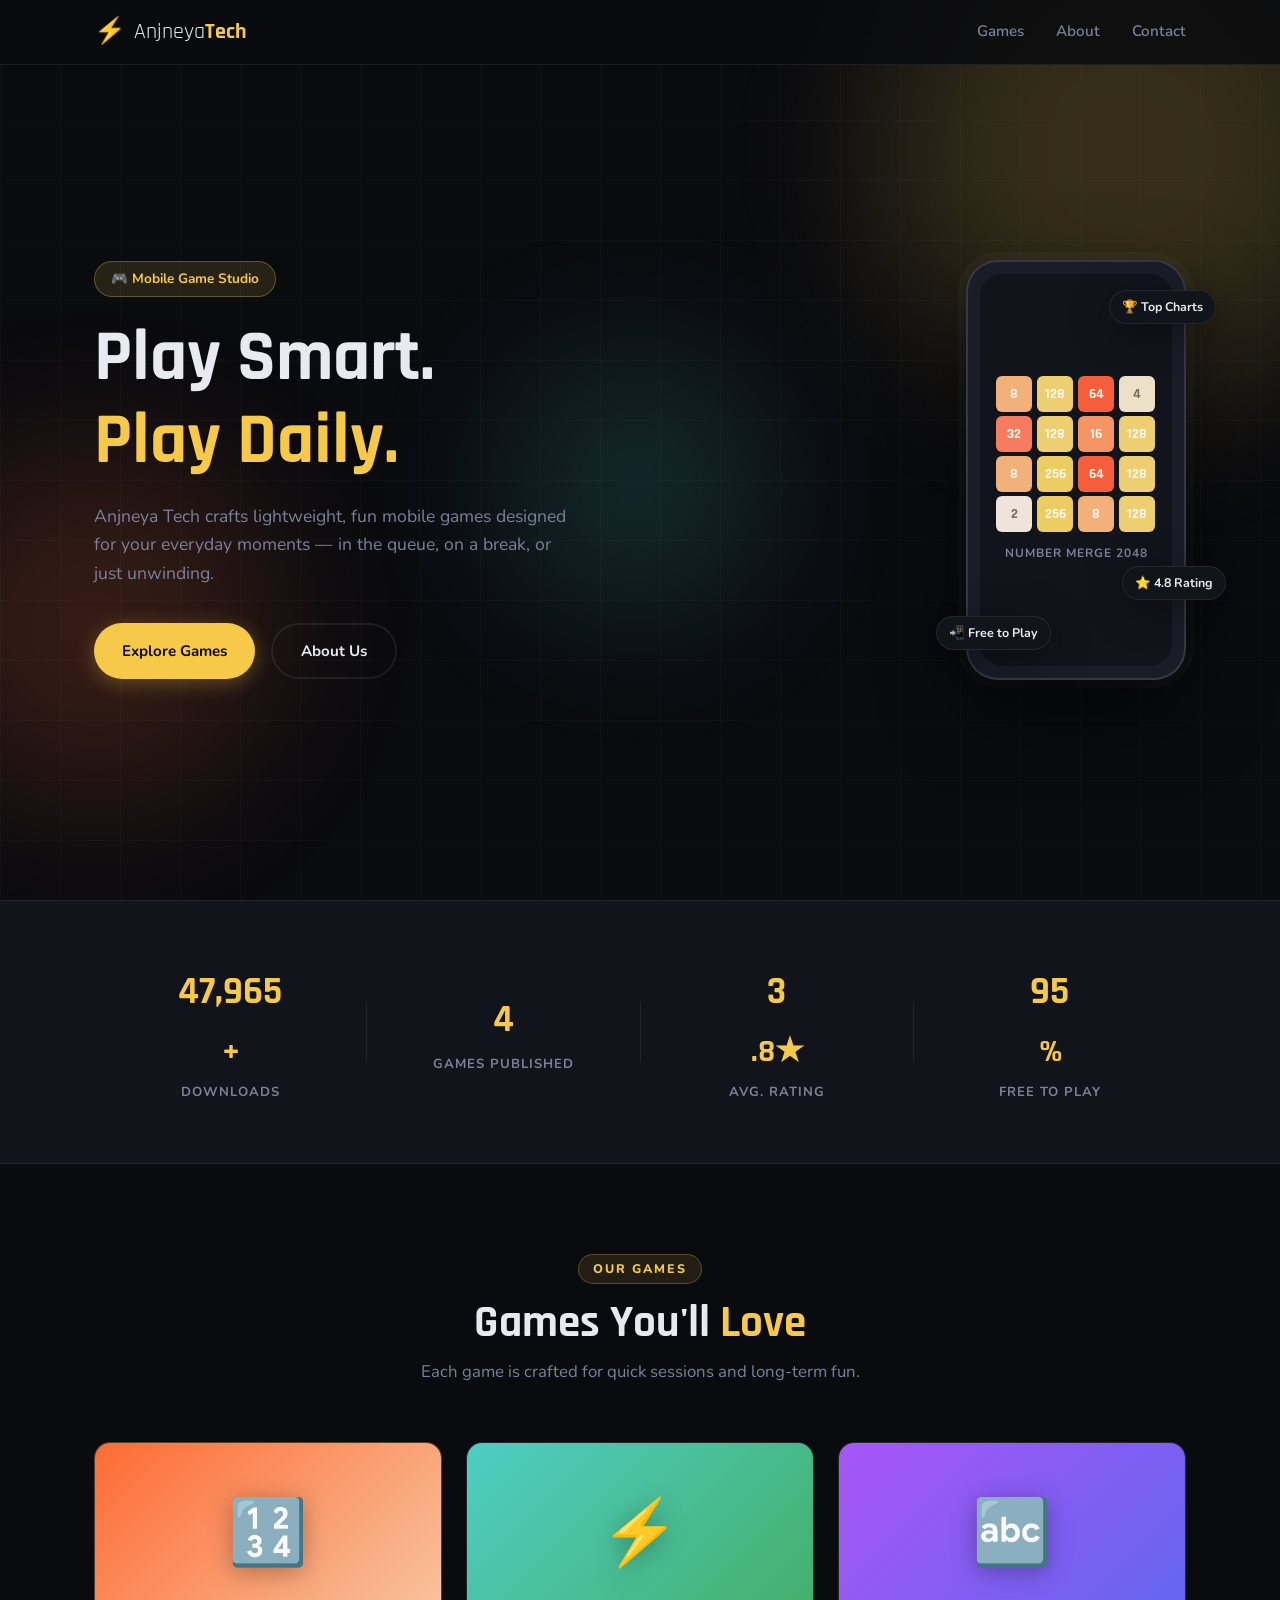
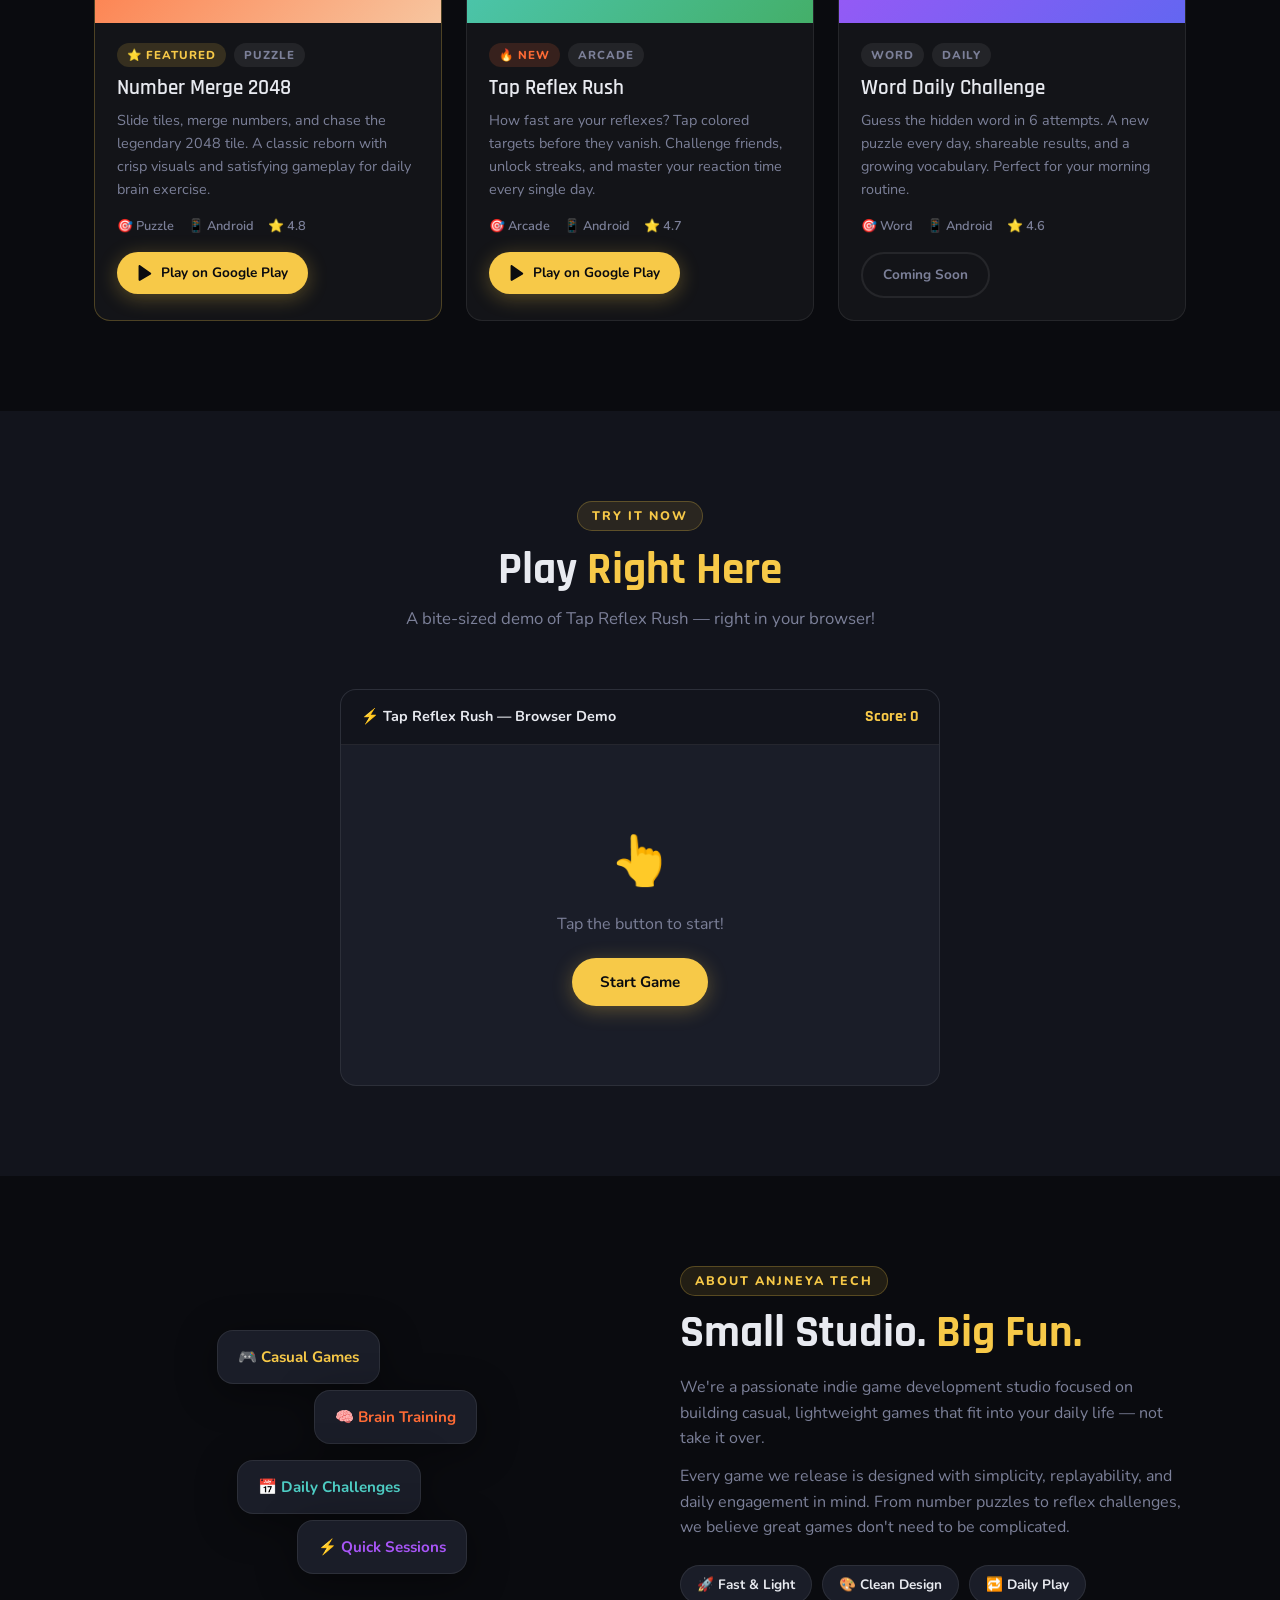
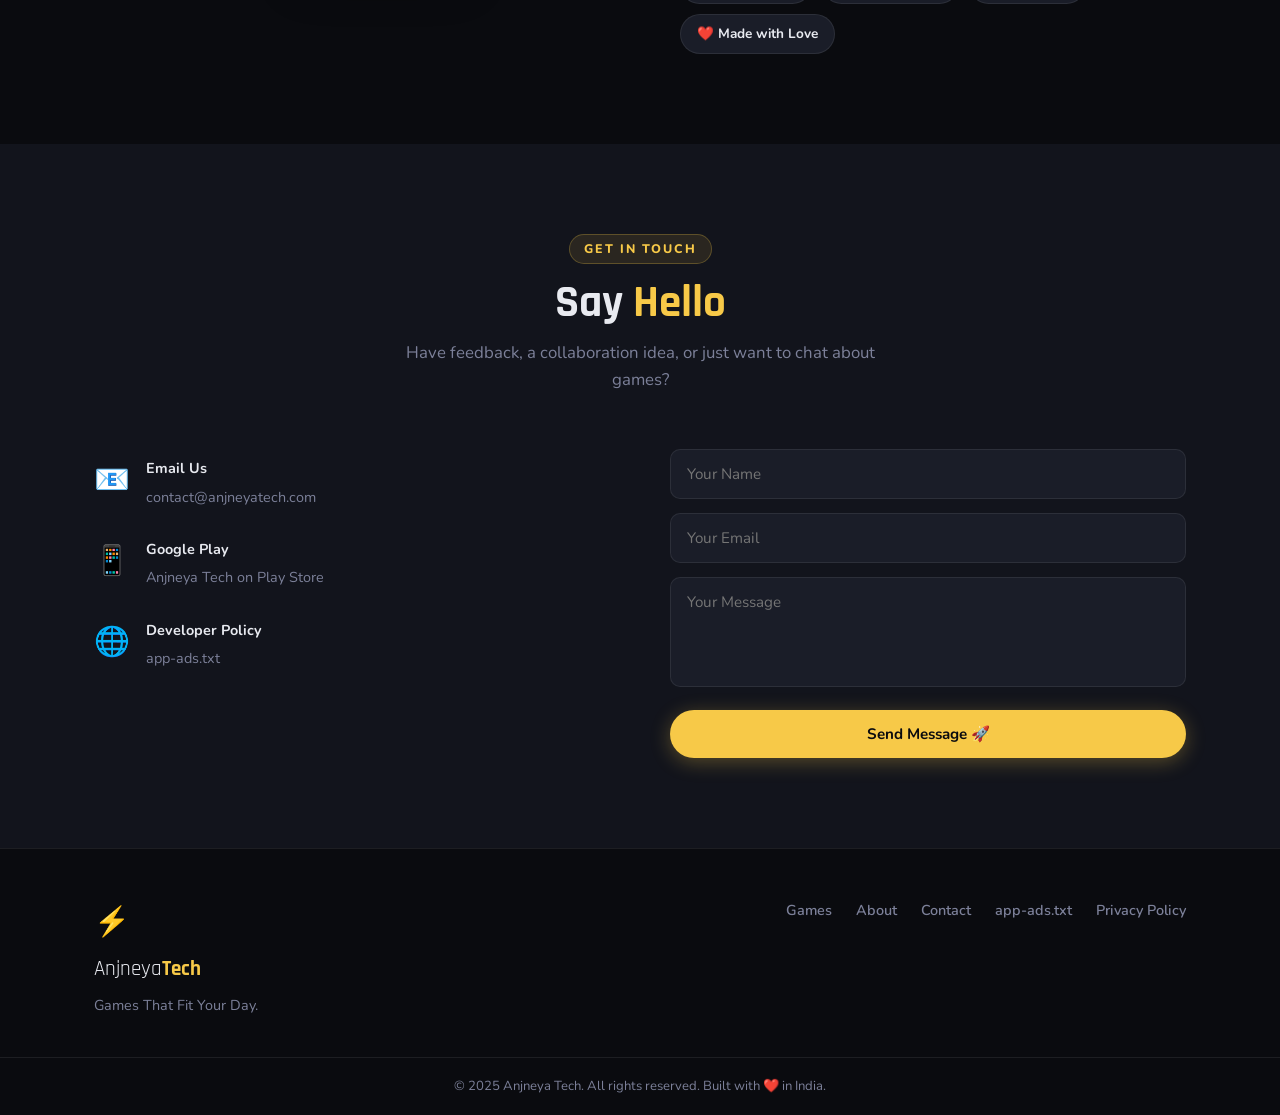
==== index.html @ bd12c28c "Initial commit: Anjneya Tech official website - Add main landing page with hero, games showcase, and" ====
<!DOCTYPE html>
<html lang="en">
<head>
  <meta charset="UTF-8" />
  <meta name="viewport" content="width=device-width, initial-scale=1.0" />
  <title>Anjneya Tech — Games That Fit Your Day</title>
  <meta name="description" content="Anjneya Tech develops fun, lightweight mobile games for everyday play. Discover our collection of casual and daily-use games." />
  <link rel="preconnect" href="https://fonts.googleapis.com" />
  <link rel="preconnect" href="https://fonts.gstatic.com" crossorigin />
  <link href="https://fonts.googleapis.com/css2?family=Rajdhani:wght@400;500;600;700&family=Nunito:wght@400;600;700;800&display=swap" rel="stylesheet" />
  <link rel="stylesheet" href="style.css" />
</head>
<body>

  <!-- NAV -->
  <nav class="nav" id="navbar">
    <div class="nav-inner">
      <a href="#" class="logo">
        <span class="logo-icon">⚡</span>
        <span class="logo-text">Anjneya<strong>Tech</strong></span>
      </a>
      <ul class="nav-links">
        <li><a href="#games">Games</a></li>
        <li><a href="#about">About</a></li>
        <li><a href="#contact">Contact</a></li>
      </ul>
      <button class="hamburger" id="hamburger" aria-label="Menu">
        <span></span><span></span><span></span>
      </button>
    </div>
    <div class="nav-mobile" id="navMobile">
      <a href="#games">Games</a>
      <a href="#about">About</a>
      <a href="#contact">Contact</a>
    </div>
  </nav>

  <!-- HERO -->
  <section class="hero">
    <div class="hero-bg">
      <div class="orb orb1"></div>
      <div class="orb orb2"></div>
      <div class="orb orb3"></div>
      <div class="grid-overlay"></div>
    </div>
    <div class="hero-content">
      <div class="badge">🎮 Mobile Game Studio</div>
      <h1 class="hero-title">
        Play Smart.<br />
        <span class="accent">Play Daily.</span>
      </h1>
      <p class="hero-sub">Anjneya Tech crafts lightweight, fun mobile games designed for your everyday moments — in the queue, on a break, or just unwinding.</p>
      <div class="hero-cta">
        <a href="#games" class="btn btn-primary">Explore Games</a>
        <a href="#about" class="btn btn-ghost">About Us</a>
      </div>
    </div>
    <div class="hero-visual">
      <div class="phone-mockup">
        <div class="phone-screen">
          <div class="game-preview">
            <div class="pixel-grid" id="pixelGrid"></div>
            <div class="game-label">Number Merge 2048</div>
          </div>
        </div>
      </div>
      <div class="float-badge f1">🏆 Top Charts</div>
      <div class="float-badge f2">⭐ 4.8 Rating</div>
      <div class="float-badge f3">📲 Free to Play</div>
    </div>
  </section>

  <!-- STATS -->
  <section class="stats">
    <div class="container">
      <div class="stat-item">
        <span class="stat-num" data-target="50000">0</span><span class="stat-plus">+</span>
        <span class="stat-label">Downloads</span>
      </div>
      <div class="stat-divider"></div>
      <div class="stat-item">
        <span class="stat-num" data-target="5">0</span>
        <span class="stat-label">Games Published</span>
      </div>
      <div class="stat-divider"></div>
      <div class="stat-item">
        <span class="stat-num" data-target="4">0</span><span class="stat-plus">.8★</span>
        <span class="stat-label">Avg. Rating</span>
      </div>
      <div class="stat-divider"></div>
      <div class="stat-item">
        <span class="stat-num" data-target="100">0</span><span class="stat-plus">%</span>
        <span class="stat-label">Free to Play</span>
      </div>
    </div>
  </section>

  <!-- GAMES -->
  <section class="games-section" id="games">
    <div class="container">
      <div class="section-header">
        <span class="section-tag">Our Games</span>
        <h2>Games You'll <span class="accent">Love</span></h2>
        <p>Each game is crafted for quick sessions and long-term fun.</p>
      </div>

      <div class="games-grid">

        <!-- Game 1 -->
        <div class="game-card featured">
          <div class="card-glow"></div>
          <div class="game-thumb" style="background: linear-gradient(135deg, #ff6b35, #f7c59f);">
            <div class="game-icon-big">🔢</div>
          </div>
          <div class="card-body">
            <div class="card-tags">
              <span class="tag tag-new">⭐ Featured</span>
              <span class="tag">Puzzle</span>
            </div>
            <h3>Number Merge 2048</h3>
            <p>Slide tiles, merge numbers, and chase the legendary 2048 tile. A classic reborn with crisp visuals and satisfying gameplay for daily brain exercise.</p>
            <div class="card-meta">
              <span>🎯 Puzzle</span>
              <span>📱 Android</span>
              <span>⭐ 4.8</span>
            </div>
            <div class="card-actions">
              <a href="#" class="btn btn-primary btn-sm">
                <svg width="16" height="16" viewBox="0 0 24 24" fill="currentColor"><path d="M3.18 23.76c.2.11.43.17.67.17.27 0 .54-.07.78-.22l15.94-9.39c.45-.27.73-.75.73-1.27 0-.52-.28-1-.73-1.27L4.63.39C4.17.12 3.59.1 3.11.36 2.63.62 2.33 1.13 2.33 1.68v20.47c0 .55.3 1.06.85 1.61z"/></svg>
                Play on Google Play
              </a>
            </div>
          </div>
        </div>

        <!-- Game 2 — Tap Reflex -->
        <div class="game-card">
          <div class="card-glow"></div>
          <div class="game-thumb" style="background: linear-gradient(135deg, #4ecdc4, #44af69);">
            <div class="game-icon-big">⚡</div>
          </div>
          <div class="card-body">
            <div class="card-tags">
              <span class="tag tag-hot">🔥 New</span>
              <span class="tag">Arcade</span>
            </div>
            <h3>Tap Reflex Rush</h3>
            <p>How fast are your reflexes? Tap colored targets before they vanish. Challenge friends, unlock streaks, and master your reaction time every single day.</p>
            <div class="card-meta">
              <span>🎯 Arcade</span>
              <span>📱 Android</span>
              <span>⭐ 4.7</span>
            </div>
            <div class="card-actions">
              <a href="#" class="btn btn-primary btn-sm">
                <svg width="16" height="16" viewBox="0 0 24 24" fill="currentColor"><path d="M3.18 23.76c.2.11.43.17.67.17.27 0 .54-.07.78-.22l15.94-9.39c.45-.27.73-.75.73-1.27 0-.52-.28-1-.73-1.27L4.63.39C4.17.12 3.59.1 3.11.36 2.63.62 2.33 1.13 2.33 1.68v20.47c0 .55.3 1.06.85 1.61z"/></svg>
                Play on Google Play
              </a>
            </div>
          </div>
        </div>

        <!-- Game 3 — Word Daily -->
        <div class="game-card">
          <div class="card-glow"></div>
          <div class="game-thumb" style="background: linear-gradient(135deg, #a855f7, #6366f1);">
            <div class="game-icon-big">🔤</div>
          </div>
          <div class="card-body">
            <div class="card-tags">
              <span class="tag">Word</span>
              <span class="tag">Daily</span>
            </div>
            <h3>Word Daily Challenge</h3>
            <p>Guess the hidden word in 6 attempts. A new puzzle every day, shareable results, and a growing vocabulary. Perfect for your morning routine.</p>
            <div class="card-meta">
              <span>🎯 Word</span>
              <span>📱 Android</span>
              <span>⭐ 4.6</span>
            </div>
            <div class="card-actions">
              <a href="#" class="btn btn-outline btn-sm">Coming Soon</a>
            </div>
          </div>
        </div>

      </div>
    </div>
  </section>

  <!-- MINI GAME DEMO -->
  <section class="demo-section">
    <div class="container">
      <div class="section-header">
        <span class="section-tag">Try It Now</span>
        <h2>Play <span class="accent">Right Here</span></h2>
        <p>A bite-sized demo of Tap Reflex Rush — right in your browser!</p>
      </div>
      <div class="demo-wrapper">
        <div class="demo-card">
          <div class="demo-header">
            <span>⚡ Tap Reflex Rush — Browser Demo</span>
            <span id="demoScore" class="demo-score">Score: 0</span>
          </div>
          <div class="demo-arena" id="demoArena">
            <div class="demo-idle" id="demoIdle">
              <div class="demo-idle-icon">👆</div>
              <p>Tap the button to start!</p>
              <button class="btn btn-primary" id="startDemo">Start Game</button>
            </div>
            <div class="demo-playing" id="demoPlaying" style="display:none;">
              <div class="demo-timer-bar"><div id="timerBar"></div></div>
              <div class="demo-targets" id="targetsArea"></div>
              <div class="demo-combo" id="comboDisplay"></div>
            </div>
            <div class="demo-result" id="demoResult" style="display:none;">
              <div class="result-emoji" id="resultEmoji">🏆</div>
              <h3 id="resultText">Amazing!</h3>
              <p id="resultScore">You scored 0 points</p>
              <button class="btn btn-primary" id="restartDemo">Play Again</button>
            </div>
          </div>
        </div>
      </div>
    </div>
  </section>

  <!-- ABOUT -->
  <section class="about-section" id="about">
    <div class="container about-grid">
      <div class="about-visual">
        <div class="about-card-stack">
          <div class="acard acard1">🎮 Casual Games</div>
          <div class="acard acard2">🧠 Brain Training</div>
          <div class="acard acard3">📅 Daily Challenges</div>
          <div class="acard acard4">⚡ Quick Sessions</div>
        </div>
      </div>
      <div class="about-text">
        <span class="section-tag">About Anjneya Tech</span>
        <h2>Small Studio. <span class="accent">Big Fun.</span></h2>
        <p>We're a passionate indie game development studio focused on building casual, lightweight games that fit into your daily life — not take it over.</p>
        <p>Every game we release is designed with simplicity, replayability, and daily engagement in mind. From number puzzles to reflex challenges, we believe great games don't need to be complicated.</p>
        <div class="about-values">
          <div class="value-pill">🚀 Fast & Light</div>
          <div class="value-pill">🎨 Clean Design</div>
          <div class="value-pill">🔁 Daily Play</div>
          <div class="value-pill">❤️ Made with Love</div>
        </div>
      </div>
    </div>
  </section>

  <!-- CONTACT -->
  <section class="contact-section" id="contact">
    <div class="container">
      <div class="section-header">
        <span class="section-tag">Get In Touch</span>
        <h2>Say <span class="accent">Hello</span></h2>
        <p>Have feedback, a collaboration idea, or just want to chat about games?</p>
      </div>
      <div class="contact-grid">
        <div class="contact-info">
          <div class="contact-item">
            <span class="ci-icon">📧</span>
            <div>
              <strong>Email Us</strong>
              <a href="mailto:contact@anjneyatech.com">contact@anjneyatech.com</a>
            </div>
          </div>
          <div class="contact-item">
            <span class="ci-icon">📱</span>
            <div>
              <strong>Google Play</strong>
              <a href="https://play.google.com/store" target="_blank">Anjneya Tech on Play Store</a>
            </div>
          </div>
          <div class="contact-item">
            <span class="ci-icon">🌐</span>
            <div>
              <strong>Developer Policy</strong>
              <a href="/app-ads.txt">app-ads.txt</a>
            </div>
          </div>
        </div>
        <form class="contact-form" id="contactForm" onsubmit="handleForm(event)">
          <div class="form-group">
            <input type="text" placeholder="Your Name" required />
          </div>
          <div class="form-group">
            <input type="email" placeholder="Your Email" required />
          </div>
          <div class="form-group">
            <textarea rows="4" placeholder="Your Message" required></textarea>
          </div>
          <button type="submit" class="btn btn-primary btn-full">Send Message 🚀</button>
          <div class="form-success" id="formSuccess" style="display:none;">✅ Message sent! We'll get back to you soon.</div>
        </form>
      </div>
    </div>
  </section>

  <!-- FOOTER -->
  <footer class="footer">
    <div class="container footer-inner">
      <div class="footer-brand">
        <span class="logo-icon">⚡</span>
        <span class="logo-text">Anjneya<strong>Tech</strong></span>
        <p>Games That Fit Your Day.</p>
      </div>
      <div class="footer-links">
        <a href="#games">Games</a>
        <a href="#about">About</a>
        <a href="#contact">Contact</a>
        <a href="/app-ads.txt">app-ads.txt</a>
        <a href="privacy.html">Privacy Policy</a>
      </div>
    </div>
    <div class="footer-bottom">
      <p>© 2025 Anjneya Tech. All rights reserved. Built with ❤️ in India.</p>
    </div>
  </footer>

  <script src="main.js"></script>
</body>
</html>
---- style.css ----
/* ===========================
   ANJNEYA TECH — style.css
   =========================== */

:root {
  --bg: #0a0b0f;
  --bg2: #12141c;
  --bg3: #1a1d28;
  --accent: #f7c948;
  --accent2: #ff6b35;
  --accent3: #4ecdc4;
  --text: #e8eaf0;
  --text-muted: #7c8099;
  --border: rgba(255,255,255,0.08);
  --card-bg: rgba(255,255,255,0.04);
  --radius: 16px;
  --radius-sm: 10px;
  --shadow: 0 8px 40px rgba(0,0,0,0.4);
  --font-display: 'Rajdhani', sans-serif;
  --font-body: 'Nunito', sans-serif;
  --transition: 0.3s cubic-bezier(0.4, 0, 0.2, 1);
}

*, *::before, *::after { box-sizing: border-box; margin: 0; padding: 0; }

html { scroll-behavior: smooth; }

body {
  font-family: var(--font-body);
  background: var(--bg);
  color: var(--text);
  overflow-x: hidden;
  line-height: 1.6;
}

/* ─── TYPOGRAPHY ─── */
h1, h2, h3 { font-family: var(--font-display); line-height: 1.15; }
h1 { font-size: clamp(2.4rem, 6vw, 4.5rem); font-weight: 700; }
h2 { font-size: clamp(1.8rem, 4vw, 2.8rem); font-weight: 700; }
h3 { font-size: 1.3rem; font-weight: 600; }
.accent { color: var(--accent); }
a { color: var(--accent); text-decoration: none; }

/* ─── LAYOUT ─── */
.container { max-width: 1140px; margin: 0 auto; padding: 0 24px; }
section { padding: 90px 0; }

/* ─── BUTTONS ─── */
.btn {
  display: inline-flex; align-items: center; gap: 8px;
  padding: 14px 28px; border-radius: 50px; font-family: var(--font-body);
  font-weight: 700; font-size: 0.95rem; cursor: pointer;
  border: none; transition: var(--transition); text-decoration: none;
}
.btn-primary {
  background: var(--accent); color: #0a0b0f;
  box-shadow: 0 4px 20px rgba(247,201,72,0.3);
}
.btn-primary:hover { transform: translateY(-2px); box-shadow: 0 8px 30px rgba(247,201,72,0.5); }
.btn-ghost {
  background: transparent; color: var(--text);
  border: 2px solid var(--border);
}
.btn-ghost:hover { border-color: var(--accent); color: var(--accent); }
.btn-outline {
  background: transparent; color: var(--text-muted);
  border: 2px solid var(--border);
}
.btn-sm { padding: 10px 20px; font-size: 0.85rem; }
.btn-full { width: 100%; justify-content: center; }

/* ─── NAV ─── */
.nav {
  position: fixed; top: 0; left: 0; right: 0; z-index: 100;
  background: rgba(10,11,15,0.85); backdrop-filter: blur(20px);
  border-bottom: 1px solid var(--border);
  transition: var(--transition);
}
.nav.scrolled { background: rgba(10,11,15,0.98); }
.nav-inner {
  max-width: 1140px; margin: 0 auto; padding: 0 24px;
  height: 64px; display: flex; align-items: center; justify-content: space-between;
}
.logo { display: flex; align-items: center; gap: 8px; color: var(--text); font-family: var(--font-display); font-size: 1.4rem; }
.logo-icon { font-size: 1.6rem; }
.logo-text strong { color: var(--accent); }
.nav-links { list-style: none; display: flex; gap: 32px; }
.nav-links a { color: var(--text-muted); font-weight: 600; transition: var(--transition); font-size: 0.95rem; }
.nav-links a:hover { color: var(--accent); }
.hamburger { display: none; flex-direction: column; gap: 5px; background: none; border: none; cursor: pointer; padding: 4px; }
.hamburger span { display: block; width: 22px; height: 2px; background: var(--text); border-radius: 2px; transition: var(--transition); }
.nav-mobile { display: none; flex-direction: column; padding: 12px 24px 16px; border-top: 1px solid var(--border); gap: 4px; }
.nav-mobile a { color: var(--text-muted); font-weight: 600; padding: 8px 0; font-size: 1rem; border-bottom: 1px solid var(--border); }
.nav-mobile.open { display: flex; }

/* ─── HERO ─── */
.hero {
  min-height: 100vh; display: flex; align-items: center;
  padding: 100px 24px 60px;
  max-width: 1140px; margin: 0 auto;
  position: relative; gap: 60px;
}
.hero-bg {
  position: fixed; inset: 0; z-index: -1; overflow: hidden;
  pointer-events: none;
}
.orb {
  position: absolute; border-radius: 50%; filter: blur(80px); opacity: 0.18;
}
.orb1 { width: 500px; height: 500px; background: var(--accent); top: -100px; right: -100px; animation: drift 12s ease-in-out infinite; }
.orb2 { width: 350px; height: 350px; background: var(--accent2); bottom: 100px; left: -80px; animation: drift 16s ease-in-out infinite reverse; }
.orb3 { width: 250px; height: 250px; background: var(--accent3); top: 40%; left: 40%; animation: drift 10s ease-in-out infinite 2s; }
@keyframes drift {
  0%, 100% { transform: translate(0, 0) scale(1); }
  33% { transform: translate(30px, -20px) scale(1.05); }
  66% { transform: translate(-20px, 30px) scale(0.95); }
}
.grid-overlay {
  position: absolute; inset: 0;
  background-image:
    linear-gradient(rgba(255,255,255,0.02) 1px, transparent 1px),
    linear-gradient(90deg, rgba(255,255,255,0.02) 1px, transparent 1px);
  background-size: 60px 60px;
}
.hero-content { flex: 1; min-width: 0; }
.badge {
  display: inline-flex; align-items: center; gap: 8px;
  background: rgba(247,201,72,0.12); border: 1px solid rgba(247,201,72,0.3);
  color: var(--accent); padding: 6px 16px; border-radius: 50px;
  font-size: 0.85rem; font-weight: 700; margin-bottom: 20px;
  animation: fadeUp 0.6s ease both;
}
.hero-title { margin-bottom: 20px; animation: fadeUp 0.6s ease 0.1s both; }
.hero-sub { color: var(--text-muted); font-size: 1.1rem; max-width: 480px; margin-bottom: 36px; animation: fadeUp 0.6s ease 0.2s both; }
.hero-cta { display: flex; gap: 16px; flex-wrap: wrap; animation: fadeUp 0.6s ease 0.3s both; }
@keyframes fadeUp { from { opacity: 0; transform: translateY(24px); } to { opacity: 1; transform: translateY(0); } }

/* PHONE MOCKUP */
.hero-visual {
  flex-shrink: 0; position: relative;
  display: flex; justify-content: center; align-items: center;
  animation: fadeUp 0.6s ease 0.4s both;
}
.phone-mockup {
  width: 220px; height: 420px;
  background: var(--bg3); border-radius: 32px;
  border: 2px solid rgba(255,255,255,0.12);
  box-shadow: 0 30px 80px rgba(0,0,0,0.6), 0 0 0 8px rgba(255,255,255,0.03);
  overflow: hidden; position: relative;
}
.phone-screen {
  position: absolute; inset: 12px;
  background: var(--bg2); border-radius: 22px; overflow: hidden;
  display: flex; flex-direction: column; align-items: center; justify-content: center;
}
.game-preview { display: flex; flex-direction: column; align-items: center; gap: 12px; padding: 16px; }
.pixel-grid {
  display: grid; grid-template-columns: repeat(4, 1fr); gap: 4px; width: 160px;
}
.pixel-cell {
  width: 36px; height: 36px; border-radius: 6px;
  display: flex; align-items: center; justify-content: center;
  font-family: var(--font-display); font-weight: 700; font-size: 0.85rem;
  color: #fff; transition: var(--transition);
}
.game-label { font-size: 0.75rem; color: var(--text-muted); font-weight: 700; letter-spacing: 1px; text-transform: uppercase; }
.float-badge {
  position: absolute; background: var(--bg2); border: 1px solid var(--border);
  padding: 6px 12px; border-radius: 50px; font-size: 0.78rem; font-weight: 700;
  white-space: nowrap; box-shadow: var(--shadow);
}
.f1 { top: 30px; right: -30px; animation: floatB 3s ease-in-out infinite; }
.f2 { bottom: 80px; right: -40px; animation: floatB 3s ease-in-out infinite 1s; }
.f3 { bottom: 30px; left: -30px; animation: floatB 3s ease-in-out infinite 2s; }
@keyframes floatB { 0%,100% { transform: translateY(0); } 50% { transform: translateY(-8px); } }

/* ─── STATS ─── */
.stats {
  padding: 40px 0; background: var(--bg2); border-top: 1px solid var(--border); border-bottom: 1px solid var(--border);
}
.stats .container {
  display: flex; align-items: center; justify-content: center;
  gap: 0; flex-wrap: wrap;
}
.stat-item {
  flex: 1; min-width: 140px; text-align: center; padding: 20px 24px;
  display: flex; flex-direction: column; align-items: center; gap: 4px;
}
.stat-num {
  font-family: var(--font-display); font-size: 2.4rem; font-weight: 700; color: var(--accent);
}
.stat-plus { font-family: var(--font-display); font-size: 2rem; font-weight: 700; color: var(--accent); margin-left: 2px; }
.stat-label { font-size: 0.82rem; color: var(--text-muted); font-weight: 700; text-transform: uppercase; letter-spacing: 1px; }
.stat-divider { width: 1px; height: 60px; background: var(--border); flex-shrink: 0; }

/* ─── SECTION HEADER ─── */
.section-header { text-align: center; margin-bottom: 56px; }
.section-tag {
  display: inline-block; background: rgba(247,201,72,0.1); border: 1px solid rgba(247,201,72,0.25);
  color: var(--accent); padding: 4px 14px; border-radius: 50px; font-size: 0.78rem;
  font-weight: 800; letter-spacing: 2px; text-transform: uppercase; margin-bottom: 14px;
}
.section-header p { color: var(--text-muted); font-size: 1.05rem; max-width: 480px; margin: 10px auto 0; }

/* ─── GAMES ─── */
.games-section { background: var(--bg); }
.games-grid {
  display: grid; grid-template-columns: repeat(auto-fit, minmax(300px, 1fr)); gap: 24px;
}
.game-card {
  background: var(--card-bg); border: 1px solid var(--border);
  border-radius: var(--radius); overflow: hidden; position: relative;
  transition: var(--transition); cursor: default;
}
.game-card:hover { transform: translateY(-6px); border-color: rgba(247,201,72,0.3); }
.game-card.featured { border-color: rgba(247,201,72,0.25); }
.card-glow {
  position: absolute; top: 0; left: 50%; transform: translateX(-50%);
  width: 200px; height: 2px; background: linear-gradient(90deg, transparent, var(--accent), transparent);
  opacity: 0; transition: var(--transition);
}
.game-card:hover .card-glow { opacity: 1; }
.game-thumb {
  height: 180px; display: flex; align-items: center; justify-content: center;
  font-size: 4rem; position: relative;
}
.game-icon-big { filter: drop-shadow(0 4px 12px rgba(0,0,0,0.3)); }
.card-body { padding: 20px 22px 22px; }
.card-tags { display: flex; gap: 8px; margin-bottom: 10px; flex-wrap: wrap; }
.tag {
  font-size: 0.72rem; font-weight: 800; padding: 3px 10px;
  border-radius: 50px; background: rgba(255,255,255,0.07); color: var(--text-muted);
  text-transform: uppercase; letter-spacing: 1px;
}
.tag-new { background: rgba(247,201,72,0.15); color: var(--accent); }
.tag-hot { background: rgba(255,107,53,0.15); color: var(--accent2); }
.card-body h3 { margin-bottom: 8px; }
.card-body p { color: var(--text-muted); font-size: 0.9rem; line-height: 1.6; margin-bottom: 14px; }
.card-meta {
  display: flex; gap: 14px; flex-wrap: wrap; margin-bottom: 16px;
  font-size: 0.8rem; color: var(--text-muted); font-weight: 600;
}
.card-actions { display: flex; gap: 10px; }

/* ─── DEMO ─── */
.demo-section { background: var(--bg2); }
.demo-wrapper { max-width: 600px; margin: 0 auto; }
.demo-card {
  background: var(--bg3); border: 1px solid var(--border); border-radius: var(--radius);
  overflow: hidden;
}
.demo-header {
  display: flex; justify-content: space-between; align-items: center;
  padding: 14px 20px; background: rgba(0,0,0,0.3); border-bottom: 1px solid var(--border);
  font-weight: 700; font-size: 0.9rem;
}
.demo-score { color: var(--accent); font-family: var(--font-display); font-size: 1rem; }
.demo-arena {
  min-height: 340px; display: flex; align-items: center; justify-content: center; padding: 24px;
}
.demo-idle { text-align: center; }
.demo-idle-icon { font-size: 3rem; margin-bottom: 12px; animation: floatB 2s ease-in-out infinite; }
.demo-idle p { color: var(--text-muted); margin-bottom: 20px; }
.demo-playing { width: 100%; }
.demo-timer-bar {
  width: 100%; height: 6px; background: rgba(255,255,255,0.1); border-radius: 3px; margin-bottom: 20px; overflow: hidden;
}
.demo-timer-bar > div {
  height: 100%; background: linear-gradient(90deg, var(--accent3), var(--accent));
  border-radius: 3px; transition: width 0.1s linear;
}
.demo-targets {
  display: flex; flex-wrap: wrap; gap: 14px; justify-content: center; min-height: 180px; align-content: center;
}
.target-btn {
  width: 68px; height: 68px; border-radius: 50%; border: none;
  font-size: 1.8rem; cursor: pointer; transition: 0.15s;
  box-shadow: 0 4px 16px rgba(0,0,0,0.3);
  animation: popIn 0.2s ease both;
}
.target-btn:hover { transform: scale(1.12); }
.target-btn:active { transform: scale(0.95); }
@keyframes popIn { from { transform: scale(0); opacity: 0; } to { transform: scale(1); opacity: 1; } }
.demo-combo {
  text-align: center; margin-top: 12px;
  font-family: var(--font-display); font-size: 1.3rem; font-weight: 700; color: var(--accent);
  min-height: 32px; transition: var(--transition);
}
.demo-result { text-align: center; }
.result-emoji { font-size: 3.5rem; margin-bottom: 10px; animation: popIn 0.4s ease; }
.demo-result h3 { font-size: 1.8rem; margin-bottom: 8px; }
.demo-result p { color: var(--text-muted); margin-bottom: 20px; }

/* ─── ABOUT ─── */
.about-section { background: var(--bg); }
.about-grid { display: grid; grid-template-columns: 1fr 1fr; gap: 80px; align-items: center; }
.about-visual { display: flex; align-items: center; justify-content: center; }
.about-card-stack { position: relative; width: 260px; height: 260px; }
.acard {
  position: absolute; background: var(--bg3); border: 1px solid var(--border);
  border-radius: var(--radius); padding: 14px 20px; font-weight: 700; font-size: 0.95rem;
  white-space: nowrap; box-shadow: var(--shadow);
}
.acard1 { top: 0; left: 0; color: var(--accent); animation: floatB 3s ease-in-out infinite; }
.acard2 { top: 60px; right: 0; color: var(--accent2); animation: floatB 3s ease-in-out infinite 0.8s; }
.acard3 { top: 130px; left: 20px; color: var(--accent3); animation: floatB 3s ease-in-out infinite 1.6s; }
.acard4 { top: 190px; right: 10px; color: #a855f7; animation: floatB 3s ease-in-out infinite 2.4s; }
.about-text .section-tag { display: inline-block; margin-bottom: 12px; }
.about-text h2 { margin-bottom: 16px; }
.about-text p { color: var(--text-muted); margin-bottom: 12px; }
.about-values { display: flex; flex-wrap: wrap; gap: 10px; margin-top: 24px; }
.value-pill {
  background: var(--bg3); border: 1px solid var(--border);
  padding: 8px 16px; border-radius: 50px; font-size: 0.85rem; font-weight: 700;
}

/* ─── CONTACT ─── */
.contact-section { background: var(--bg2); }
.contact-grid { display: grid; grid-template-columns: 1fr 1fr; gap: 60px; }
.contact-info { display: flex; flex-direction: column; gap: 28px; padding-top: 8px; }
.contact-item { display: flex; gap: 16px; align-items: flex-start; }
.ci-icon { font-size: 1.8rem; flex-shrink: 0; }
.contact-item strong { display: block; margin-bottom: 4px; font-size: 0.9rem; }
.contact-item a { color: var(--text-muted); font-size: 0.9rem; }
.contact-item a:hover { color: var(--accent); }
.contact-form { display: flex; flex-direction: column; gap: 14px; }
.form-group input, .form-group textarea {
  width: 100%; background: var(--bg3); border: 1px solid var(--border);
  color: var(--text); padding: 14px 16px; border-radius: var(--radius-sm);
  font-family: var(--font-body); font-size: 0.95rem; outline: none;
  transition: var(--transition); resize: none;
}
.form-group input:focus, .form-group textarea:focus { border-color: var(--accent); box-shadow: 0 0 0 3px rgba(247,201,72,0.1); }
.form-success {
  background: rgba(78,205,196,0.1); border: 1px solid rgba(78,205,196,0.3);
  color: var(--accent3); padding: 12px 16px; border-radius: var(--radius-sm); text-align: center; font-weight: 700;
}

/* ─── FOOTER ─── */
.footer { background: var(--bg); border-top: 1px solid var(--border); padding-top: 50px; }
.footer-inner {
  display: flex; flex-wrap: wrap; gap: 40px; justify-content: space-between; align-items: flex-start;
  padding-bottom: 40px;
}
.footer-brand { display: flex; flex-direction: column; gap: 8px; }
.footer-brand .logo-icon { font-size: 1.8rem; }
.footer-brand .logo-text { font-family: var(--font-display); font-size: 1.3rem; }
.footer-brand p { color: var(--text-muted); font-size: 0.9rem; }
.footer-links { display: flex; gap: 24px; flex-wrap: wrap; align-items: center; }
.footer-links a { color: var(--text-muted); font-size: 0.9rem; font-weight: 600; transition: var(--transition); }
.footer-links a:hover { color: var(--accent); }
.footer-bottom {
  border-top: 1px solid var(--border); padding: 18px 24px; text-align: center;
  color: var(--text-muted); font-size: 0.82rem;
}

/* ─── RESPONSIVE ─── */
@media (max-width: 768px) {
  .nav-links { display: none; }
  .hamburger { display: flex; }
  .hero { flex-direction: column; text-align: center; padding-top: 90px; gap: 40px; }
  .hero-sub { margin: 0 auto 32px; }
  .hero-cta { justify-content: center; }
  .hero-visual { width: 100%; }
  .about-grid { grid-template-columns: 1fr; gap: 40px; }
  .about-visual { display: none; }
  .contact-grid { grid-template-columns: 1fr; gap: 40px; }
  .stat-divider { display: none; }
  .stats .container { gap: 0; }
  .stat-item { min-width: 120px; }
  section { padding: 60px 0; }
  .float-badge { display: none; }
}
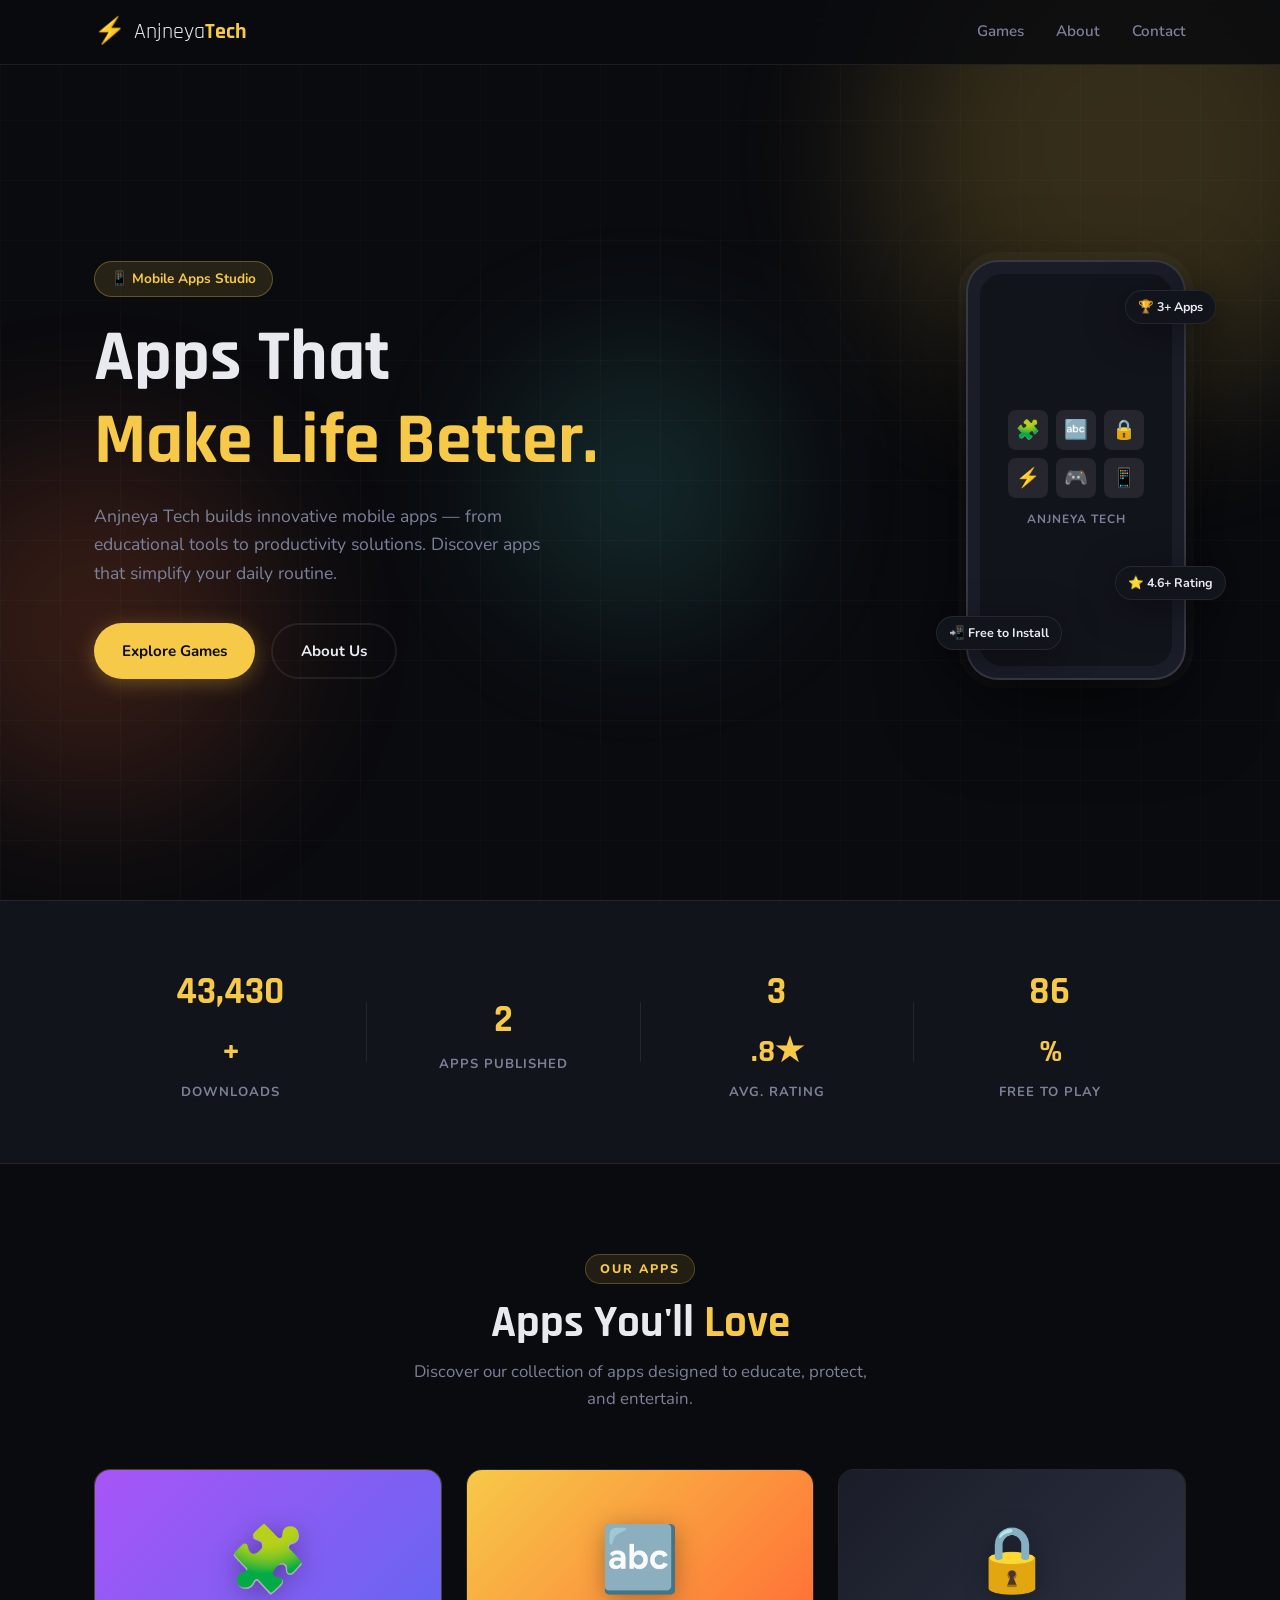
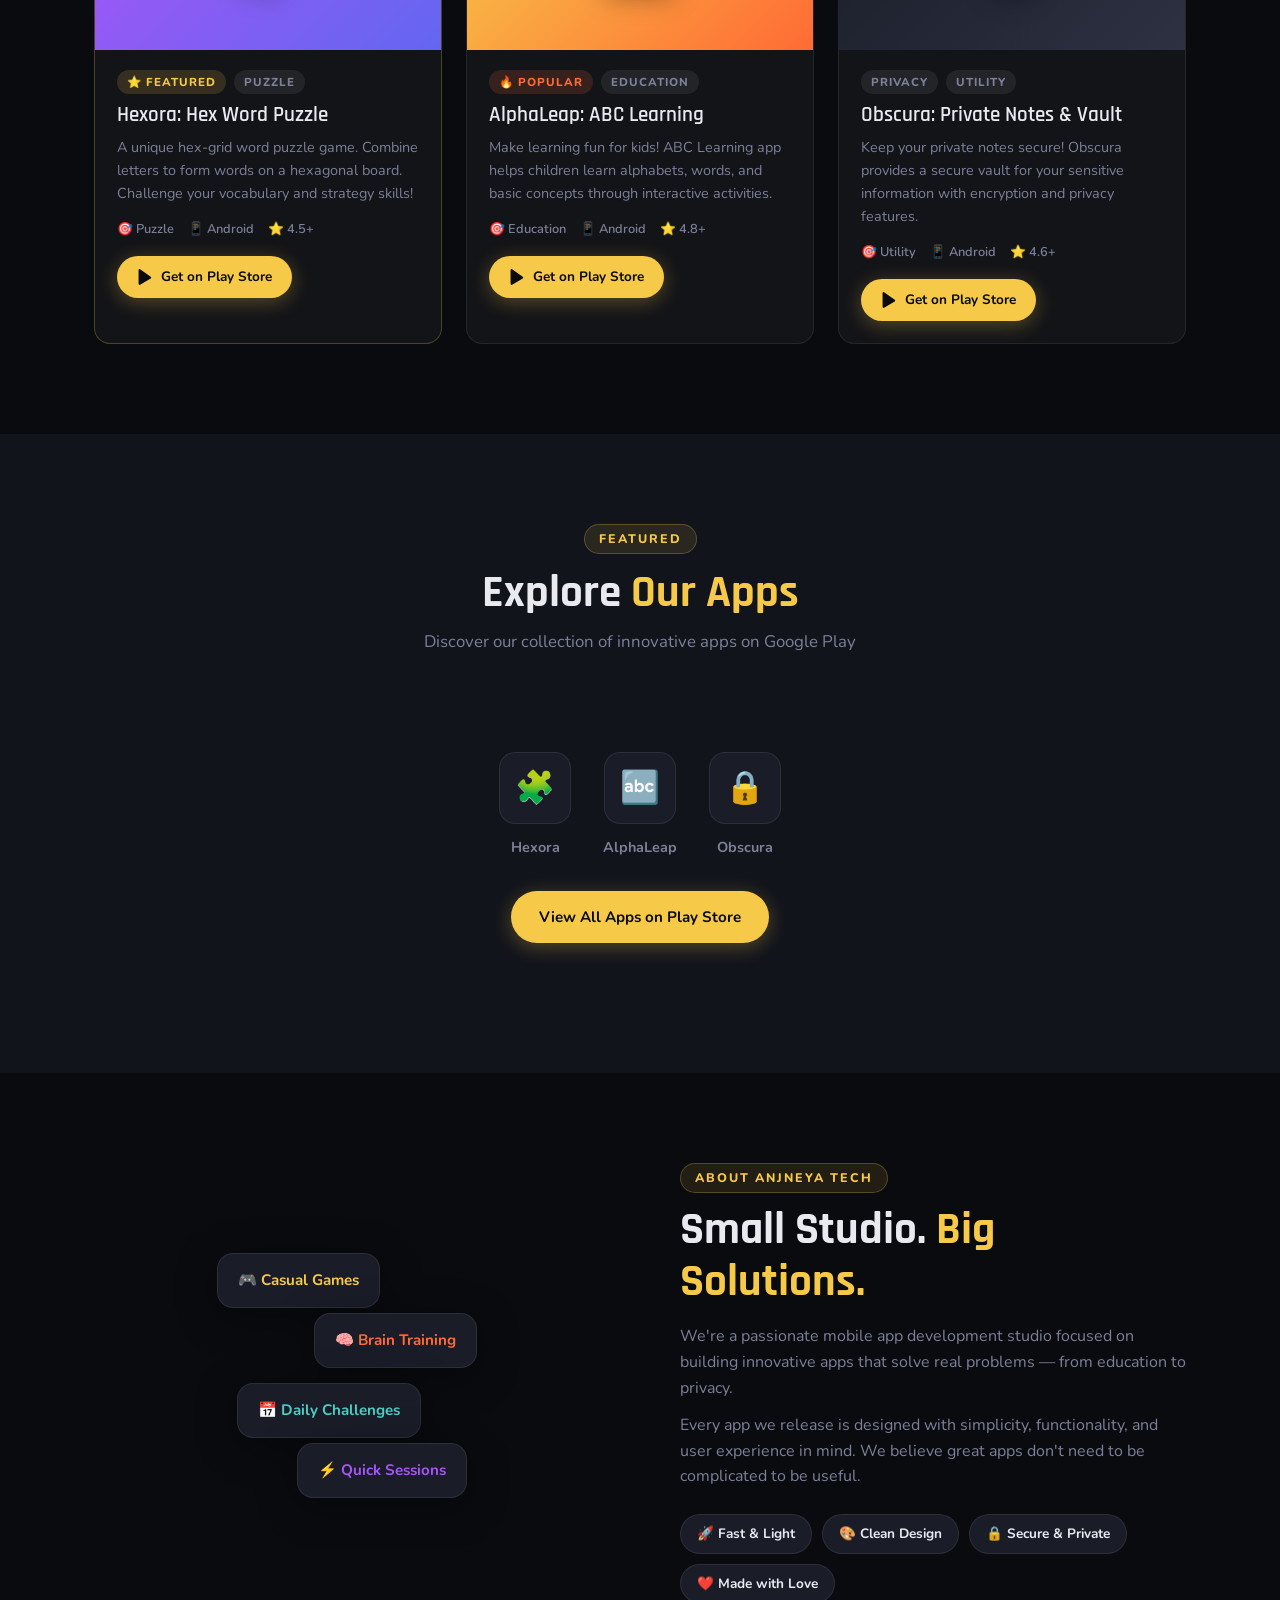
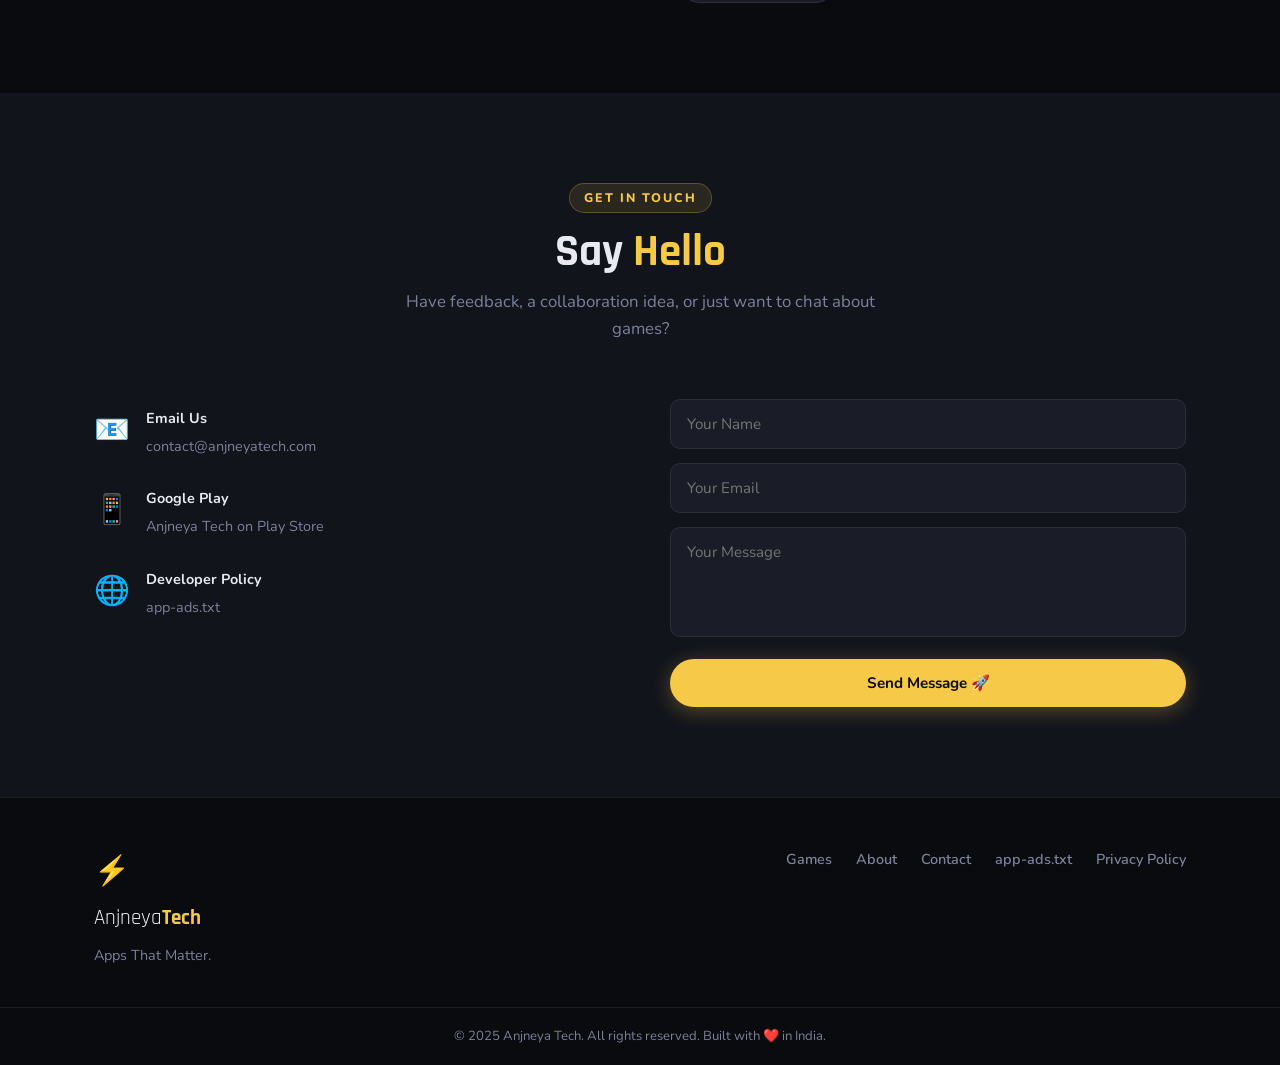
==== commit 45ed920b: "Update with real apps from Google Play - Add Hexora, AlphaLeap, and Obscura apps - Update hero, stat" ====
--- a/index.html
+++ b/index.html
@@ -44,12 +44,12 @@
       <div class="grid-overlay"></div>
     </div>
     <div class="hero-content">
-      <div class="badge">🎮 Mobile Game Studio</div>
+      <div class="badge">📱 Mobile Apps Studio</div>
       <h1 class="hero-title">
-        Play Smart.<br />
-        <span class="accent">Play Daily.</span>
+        Apps That<br />
+        <span class="accent">Make Life Better.</span>
       </h1>
-      <p class="hero-sub">Anjneya Tech crafts lightweight, fun mobile games designed for your everyday moments — in the queue, on a break, or just unwinding.</p>
+      <p class="hero-sub">Anjneya Tech builds innovative mobile apps — from educational tools to productivity solutions. Discover apps that simplify your daily routine.</p>
       <div class="hero-cta">
         <a href="#games" class="btn btn-primary">Explore Games</a>
         <a href="#about" class="btn btn-ghost">About Us</a>
@@ -59,14 +59,21 @@
       <div class="phone-mockup">
         <div class="phone-screen">
           <div class="game-preview">
-            <div class="pixel-grid" id="pixelGrid"></div>
-            <div class="game-label">Number Merge 2048</div>
-          </div>
-        </div>
-      </div>
-      <div class="float-badge f1">🏆 Top Charts</div>
-      <div class="float-badge f2">⭐ 4.8 Rating</div>
-      <div class="float-badge f3">📲 Free to Play</div>
+            <div class="app-grid-preview">
+              <span>🧩</span>
+              <span>🔤</span>
+              <span>🔒</span>
+              <span>⚡</span>
+              <span>🎮</span>
+              <span>📱</span>
+            </div>
+            <div class="game-label">Anjneya Tech</div>
+          </div>
+        </div>
+      </div>
+      <div class="float-badge f1">🏆 3+ Apps</div>
+      <div class="float-badge f2">⭐ 4.6+ Rating</div>
+      <div class="float-badge f3">📲 Free to Install</div>
     </div>
   </section>
 
@@ -79,8 +86,8 @@
       </div>
       <div class="stat-divider"></div>
       <div class="stat-item">
-        <span class="stat-num" data-target="5">0</span>
-        <span class="stat-label">Games Published</span>
+        <span class="stat-num" data-target="3">0</span>
+        <span class="stat-label">Apps Published</span>
       </div>
       <div class="stat-divider"></div>
       <div class="stat-item">
@@ -99,127 +106,123 @@
   <section class="games-section" id="games">
     <div class="container">
       <div class="section-header">
-        <span class="section-tag">Our Games</span>
-        <h2>Games You'll <span class="accent">Love</span></h2>
-        <p>Each game is crafted for quick sessions and long-term fun.</p>
+        <span class="section-tag">Our Apps</span>
+        <h2>Apps You'll <span class="accent">Love</span></h2>
+        <p>Discover our collection of apps designed to educate, protect, and entertain.</p>
       </div>
 
       <div class="games-grid">
 
-        <!-- Game 1 -->
+        <!-- App 1: Hexora -->
         <div class="game-card featured">
           <div class="card-glow"></div>
-          <div class="game-thumb" style="background: linear-gradient(135deg, #ff6b35, #f7c59f);">
-            <div class="game-icon-big">🔢</div>
+          <div class="game-thumb" style="background: linear-gradient(135deg, #a855f7, #6366f1);">
+            <div class="game-icon-big">🧩</div>
           </div>
           <div class="card-body">
             <div class="card-tags">
               <span class="tag tag-new">⭐ Featured</span>
               <span class="tag">Puzzle</span>
             </div>
-            <h3>Number Merge 2048</h3>
-            <p>Slide tiles, merge numbers, and chase the legendary 2048 tile. A classic reborn with crisp visuals and satisfying gameplay for daily brain exercise.</p>
+            <h3>Hexora: Hex Word Puzzle</h3>
+            <p>A unique hex-grid word puzzle game. Combine letters to form words on a hexagonal board. Challenge your vocabulary and strategy skills!</p>
             <div class="card-meta">
               <span>🎯 Puzzle</span>
               <span>📱 Android</span>
-              <span>⭐ 4.8</span>
+              <span>⭐ 4.5+</span>
             </div>
             <div class="card-actions">
-              <a href="#" class="btn btn-primary btn-sm">
+              <a href="https://play.google.com/store/apps/details?id=com.hexora.ajtech" target="_blank" class="btn btn-primary btn-sm">
                 <svg width="16" height="16" viewBox="0 0 24 24" fill="currentColor"><path d="M3.18 23.76c.2.11.43.17.67.17.27 0 .54-.07.78-.22l15.94-9.39c.45-.27.73-.75.73-1.27 0-.52-.28-1-.73-1.27L4.63.39C4.17.12 3.59.1 3.11.36 2.63.62 2.33 1.13 2.33 1.68v20.47c0 .55.3 1.06.85 1.61z"/></svg>
-                Play on Google Play
+                Get on Play Store
               </a>
             </div>
           </div>
         </div>
 
-        <!-- Game 2 — Tap Reflex -->
+        <!-- App 2: AlphaLeap -->
         <div class="game-card">
           <div class="card-glow"></div>
-          <div class="game-thumb" style="background: linear-gradient(135deg, #4ecdc4, #44af69);">
-            <div class="game-icon-big">⚡</div>
+          <div class="game-thumb" style="background: linear-gradient(135deg, #f7c948, #ff6b35);">
+            <div class="game-icon-big">🔤</div>
           </div>
           <div class="card-body">
             <div class="card-tags">
-              <span class="tag tag-hot">🔥 New</span>
-              <span class="tag">Arcade</span>
-            </div>
-            <h3>Tap Reflex Rush</h3>
-            <p>How fast are your reflexes? Tap colored targets before they vanish. Challenge friends, unlock streaks, and master your reaction time every single day.</p>
+              <span class="tag tag-hot">🔥 Popular</span>
+              <span class="tag">Education</span>
+            </div>
+            <h3>AlphaLeap: ABC Learning</h3>
+            <p>Make learning fun for kids! ABC Learning app helps children learn alphabets, words, and basic concepts through interactive activities.</p>
             <div class="card-meta">
-              <span>🎯 Arcade</span>
+              <span>🎯 Education</span>
               <span>📱 Android</span>
-              <span>⭐ 4.7</span>
+              <span>⭐ 4.8+</span>
             </div>
             <div class="card-actions">
-              <a href="#" class="btn btn-primary btn-sm">
+              <a href="https://play.google.com/store/apps/details?id=com.alphaleap.app" target="_blank" class="btn btn-primary btn-sm">
                 <svg width="16" height="16" viewBox="0 0 24 24" fill="currentColor"><path d="M3.18 23.76c.2.11.43.17.67.17.27 0 .54-.07.78-.22l15.94-9.39c.45-.27.73-.75.73-1.27 0-.52-.28-1-.73-1.27L4.63.39C4.17.12 3.59.1 3.11.36 2.63.62 2.33 1.13 2.33 1.68v20.47c0 .55.3 1.06.85 1.61z"/></svg>
-                Play on Google Play
+                Get on Play Store
               </a>
             </div>
           </div>
         </div>
 
-        <!-- Game 3 — Word Daily -->
+        <!-- App 3: Obscura -->
         <div class="game-card">
           <div class="card-glow"></div>
-          <div class="game-thumb" style="background: linear-gradient(135deg, #a855f7, #6366f1);">
-            <div class="game-icon-big">🔤</div>
+          <div class="game-thumb" style="background: linear-gradient(135deg, #1a1d28, #2d3142);">
+            <div class="game-icon-big">🔒</div>
           </div>
           <div class="card-body">
             <div class="card-tags">
-              <span class="tag">Word</span>
-              <span class="tag">Daily</span>
-            </div>
-            <h3>Word Daily Challenge</h3>
-            <p>Guess the hidden word in 6 attempts. A new puzzle every day, shareable results, and a growing vocabulary. Perfect for your morning routine.</p>
+              <span class="tag">Privacy</span>
+              <span class="tag">Utility</span>
+            </div>
+            <h3>Obscura: Private Notes & Vault</h3>
+            <p>Keep your private notes secure! Obscura provides a secure vault for your sensitive information with encryption and privacy features.</p>
             <div class="card-meta">
-              <span>🎯 Word</span>
+              <span>🎯 Utility</span>
               <span>📱 Android</span>
-              <span>⭐ 4.6</span>
+              <span>⭐ 4.6+</span>
             </div>
             <div class="card-actions">
-              <a href="#" class="btn btn-outline btn-sm">Coming Soon</a>
-            </div>
-          </div>
-        </div>
-
-      </div>
-    </div>
-  </section>
-
-  <!-- MINI GAME DEMO -->
+              <a href="https://play.google.com/store/apps/details?id=com.obscura.app" target="_blank" class="btn btn-primary btn-sm">
+                <svg width="16" height="16" viewBox="0 0 24 24" fill="currentColor"><path d="M3.18 23.76c.2.11.43.17.67.17.27 0 .54-.07.78-.22l15.94-9.39c.45-.27.73-.75.73-1.27 0-.52-.28-1-.73-1.27L4.63.39C4.17.12 3.59.1 3.11.36 2.63.62 2.33 1.13 2.33 1.68v20.47c0 .55.3 1.06.85 1.61z"/></svg>
+                Get on Play Store
+              </a>
+            </div>
+          </div>
+        </div>
+
+      </div>
+    </div>
+  </section>
+
+  <!-- SHOWCASE -->
   <section class="demo-section">
     <div class="container">
       <div class="section-header">
-        <span class="section-tag">Try It Now</span>
-        <h2>Play <span class="accent">Right Here</span></h2>
-        <p>A bite-sized demo of Tap Reflex Rush — right in your browser!</p>
+        <span class="section-tag">Featured</span>
+        <h2>Explore <span class="accent">Our Apps</span></h2>
+        <p>Discover our collection of innovative apps on Google Play</p>
       </div>
       <div class="demo-wrapper">
-        <div class="demo-card">
-          <div class="demo-header">
-            <span>⚡ Tap Reflex Rush — Browser Demo</span>
-            <span id="demoScore" class="demo-score">Score: 0</span>
-          </div>
-          <div class="demo-arena" id="demoArena">
-            <div class="demo-idle" id="demoIdle">
-              <div class="demo-idle-icon">👆</div>
-              <p>Tap the button to start!</p>
-              <button class="btn btn-primary" id="startDemo">Start Game</button>
-            </div>
-            <div class="demo-playing" id="demoPlaying" style="display:none;">
-              <div class="demo-timer-bar"><div id="timerBar"></div></div>
-              <div class="demo-targets" id="targetsArea"></div>
-              <div class="demo-combo" id="comboDisplay"></div>
-            </div>
-            <div class="demo-result" id="demoResult" style="display:none;">
-              <div class="result-emoji" id="resultEmoji">🏆</div>
-              <h3 id="resultText">Amazing!</h3>
-              <p id="resultScore">You scored 0 points</p>
-              <button class="btn btn-primary" id="restartDemo">Play Again</button>
-            </div>
-          </div>
+        <div class="app-showcase">
+          <div class="app-grid">
+            <div class="app-item">
+              <span class="app-icon">🧩</span>
+              <span class="app-name">Hexora</span>
+            </div>
+            <div class="app-item">
+              <span class="app-icon">🔤</span>
+              <span class="app-name">AlphaLeap</span>
+            </div>
+            <div class="app-item">
+              <span class="app-icon">🔒</span>
+              <span class="app-name">Obscura</span>
+            </div>
+          </div>
+          <a href="https://play.google.com/store/apps/developer?id=Anjneya+Tech" target="_blank" class="btn btn-primary">View All Apps on Play Store</a>
         </div>
       </div>
     </div>
@@ -238,13 +241,13 @@
       </div>
       <div class="about-text">
         <span class="section-tag">About Anjneya Tech</span>
-        <h2>Small Studio. <span class="accent">Big Fun.</span></h2>
-        <p>We're a passionate indie game development studio focused on building casual, lightweight games that fit into your daily life — not take it over.</p>
-        <p>Every game we release is designed with simplicity, replayability, and daily engagement in mind. From number puzzles to reflex challenges, we believe great games don't need to be complicated.</p>
+        <h2>Small Studio. <span class="accent">Big Solutions.</span></h2>
+        <p>We're a passionate mobile app development studio focused on building innovative apps that solve real problems — from education to privacy.</p>
+        <p>Every app we release is designed with simplicity, functionality, and user experience in mind. We believe great apps don't need to be complicated to be useful.</p>
         <div class="about-values">
           <div class="value-pill">🚀 Fast & Light</div>
           <div class="value-pill">🎨 Clean Design</div>
-          <div class="value-pill">🔁 Daily Play</div>
+          <div class="value-pill">🔒 Secure & Private</div>
           <div class="value-pill">❤️ Made with Love</div>
         </div>
       </div>
@@ -272,7 +275,7 @@
             <span class="ci-icon">📱</span>
             <div>
               <strong>Google Play</strong>
-              <a href="https://play.google.com/store" target="_blank">Anjneya Tech on Play Store</a>
+              <a href="https://play.google.com/store/apps/developer?id=Anjneya+Tech" target="_blank">Anjneya Tech on Play Store</a>
             </div>
           </div>
           <div class="contact-item">
@@ -306,7 +309,7 @@
       <div class="footer-brand">
         <span class="logo-icon">⚡</span>
         <span class="logo-text">Anjneya<strong>Tech</strong></span>
-        <p>Games That Fit Your Day.</p>
+        <p>Apps That Matter.</p>
       </div>
       <div class="footer-links">
         <a href="#games">Games</a>
--- a/style.css
+++ b/style.css
@@ -154,6 +154,16 @@
   display: flex; flex-direction: column; align-items: center; justify-content: center;
 }
 .game-preview { display: flex; flex-direction: column; align-items: center; gap: 12px; padding: 16px; }
+.app-grid-preview {
+  display: grid; grid-template-columns: repeat(3, 1fr); gap: 8px;
+}
+.app-grid-preview span {
+  width: 40px; height: 40px;
+  background: rgba(255,255,255,0.08);
+  border-radius: 8px;
+  display: flex; align-items: center; justify-content: center;
+  font-size: 1.2rem;
+}
 .pixel-grid {
   display: grid; grid-template-columns: repeat(4, 1fr); gap: 4px; width: 160px;
 }
@@ -352,6 +362,30 @@
 .footer-bottom {
   border-top: 1px solid var(--border); padding: 18px 24px; text-align: center;
   color: var(--text-muted); font-size: 0.82rem;
+}
+
+/* ─── APP SHOWCASE ─── */
+.app-showcase { text-align: center; padding: 40px 0; }
+.app-grid {
+  display: flex; justify-content: center; gap: 32px; margin-bottom: 32px; flex-wrap: wrap;
+}
+.app-item {
+  display: flex; flex-direction: column; align-items: center; gap: 12px;
+}
+.app-icon {
+  width: 72px; height: 72px;
+  background: var(--bg3); border: 1px solid var(--border);
+  border-radius: 16px;
+  display: flex; align-items: center; justify-content: center;
+  font-size: 2rem;
+  transition: var(--transition);
+}
+.app-item:hover .app-icon {
+  border-color: var(--accent);
+  transform: translateY(-4px);
+}
+.app-name {
+  font-weight: 700; font-size: 0.9rem; color: var(--text-muted);
 }
 
 /* ─── RESPONSIVE ─── */
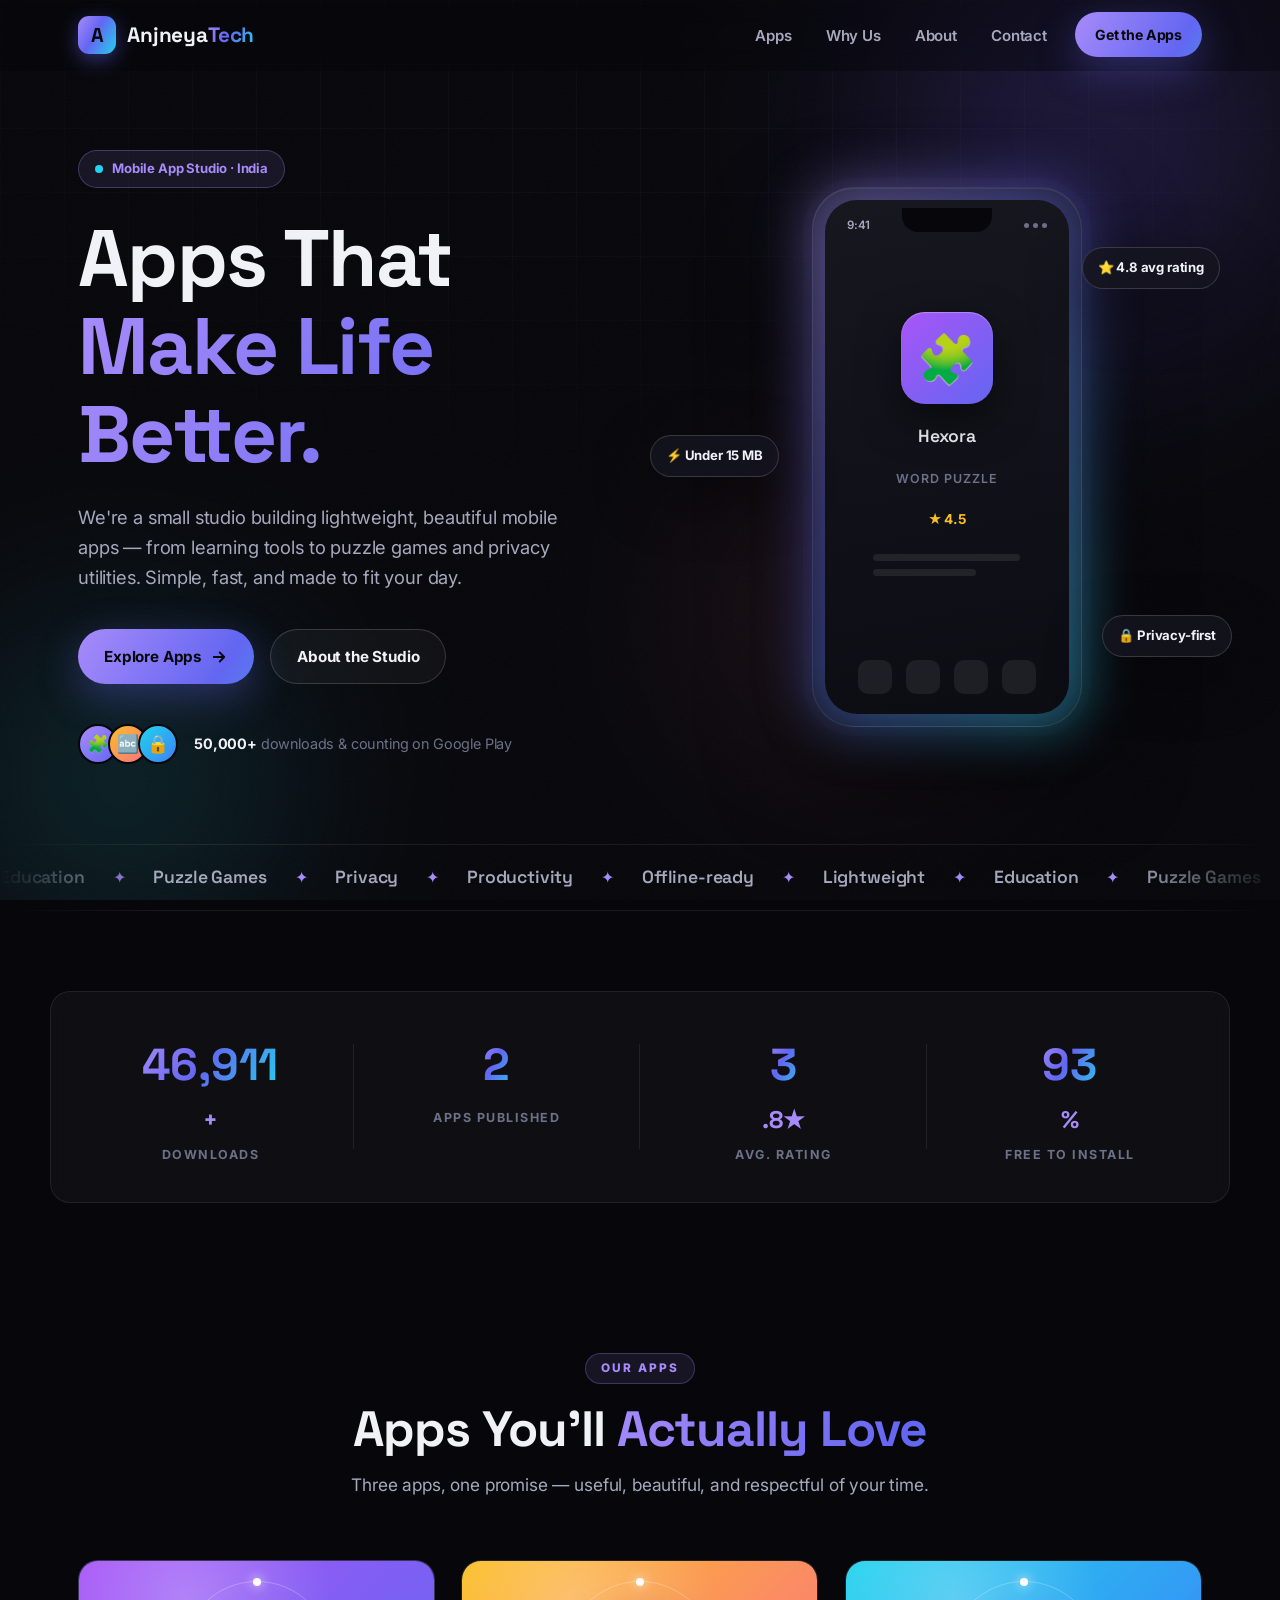
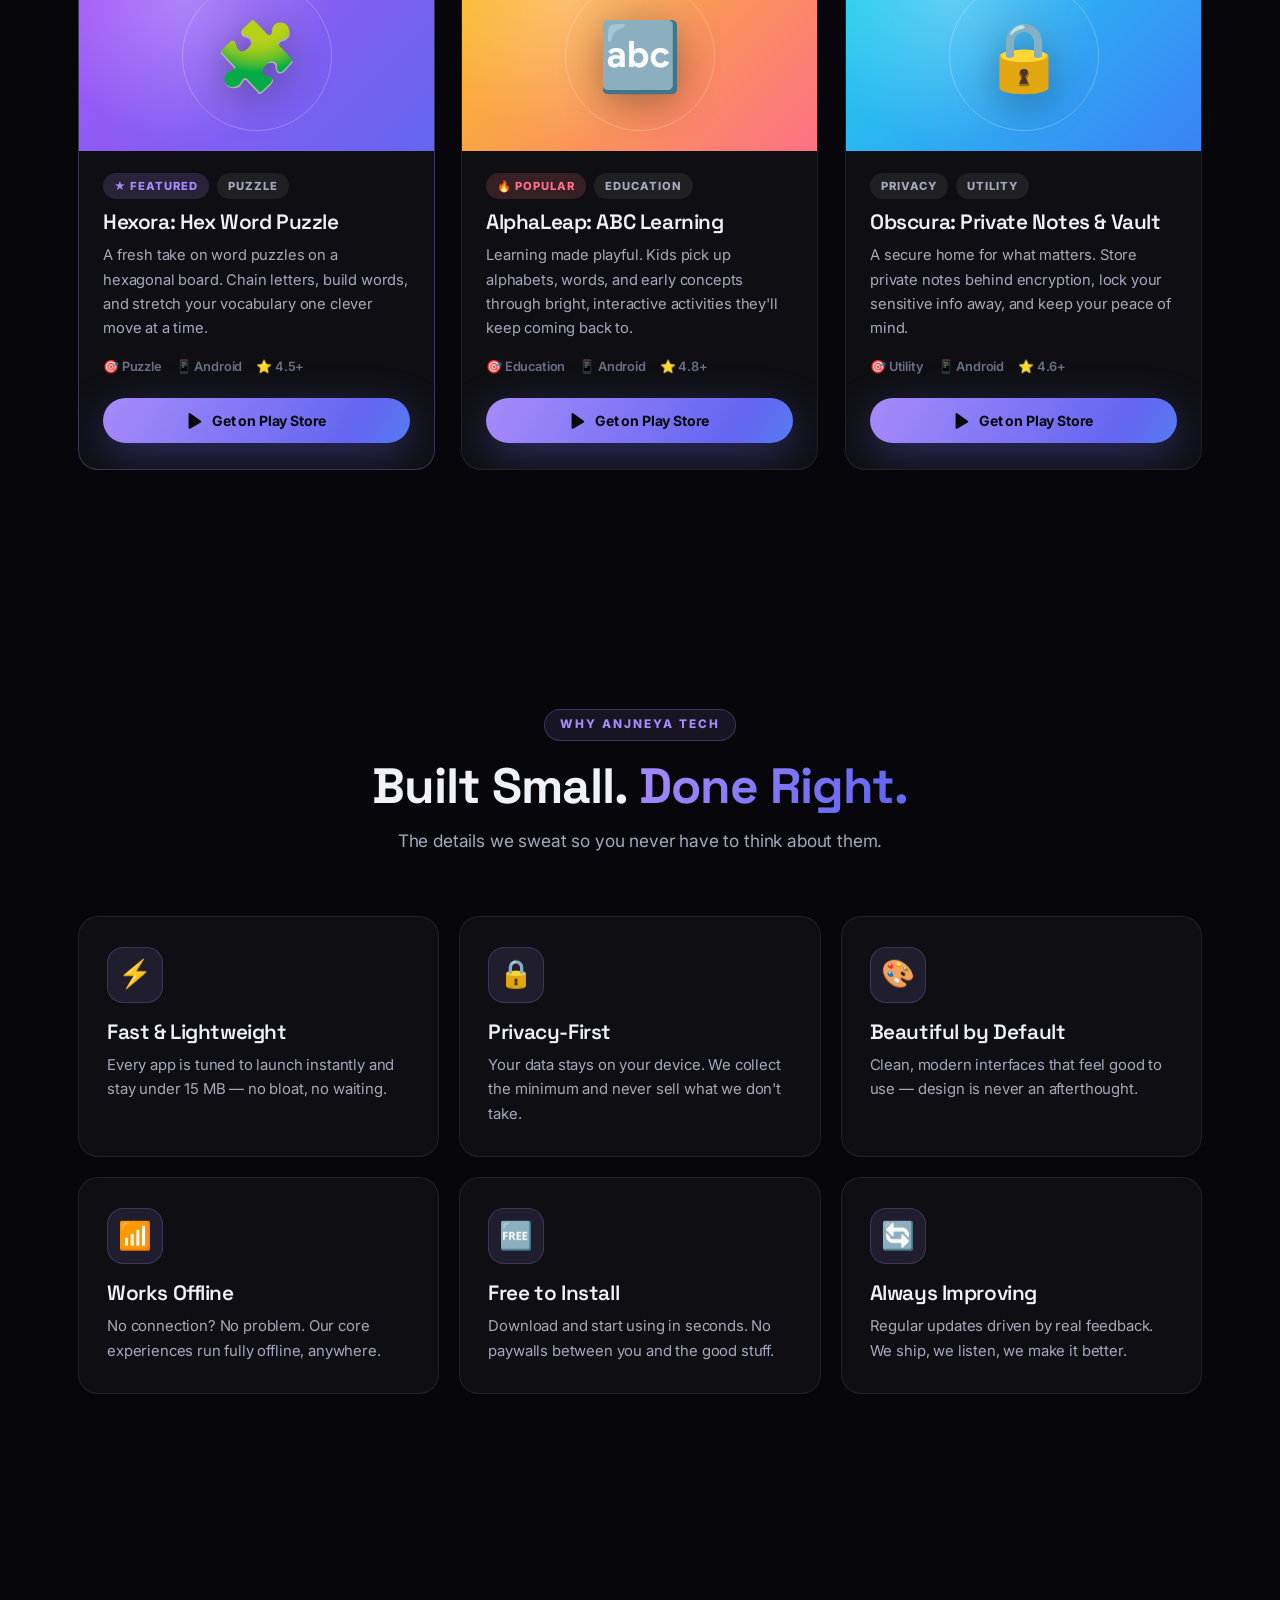
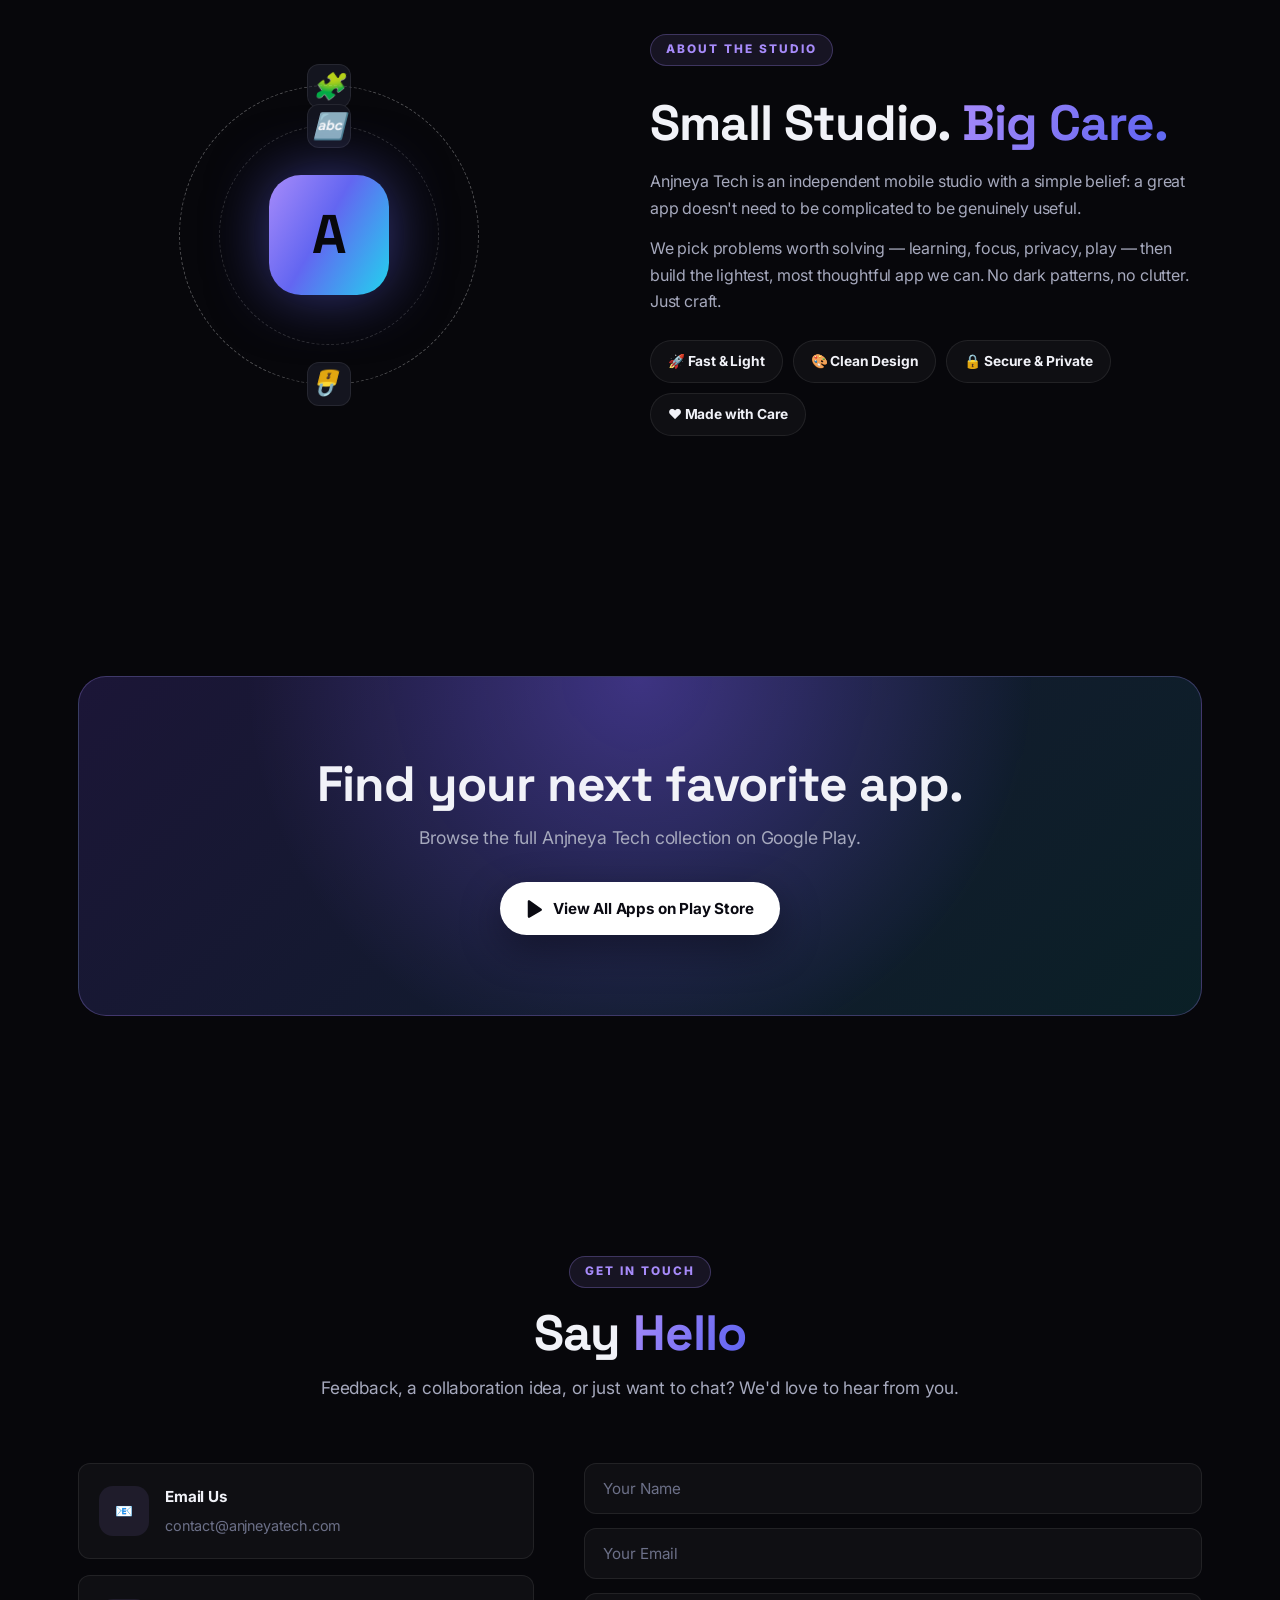
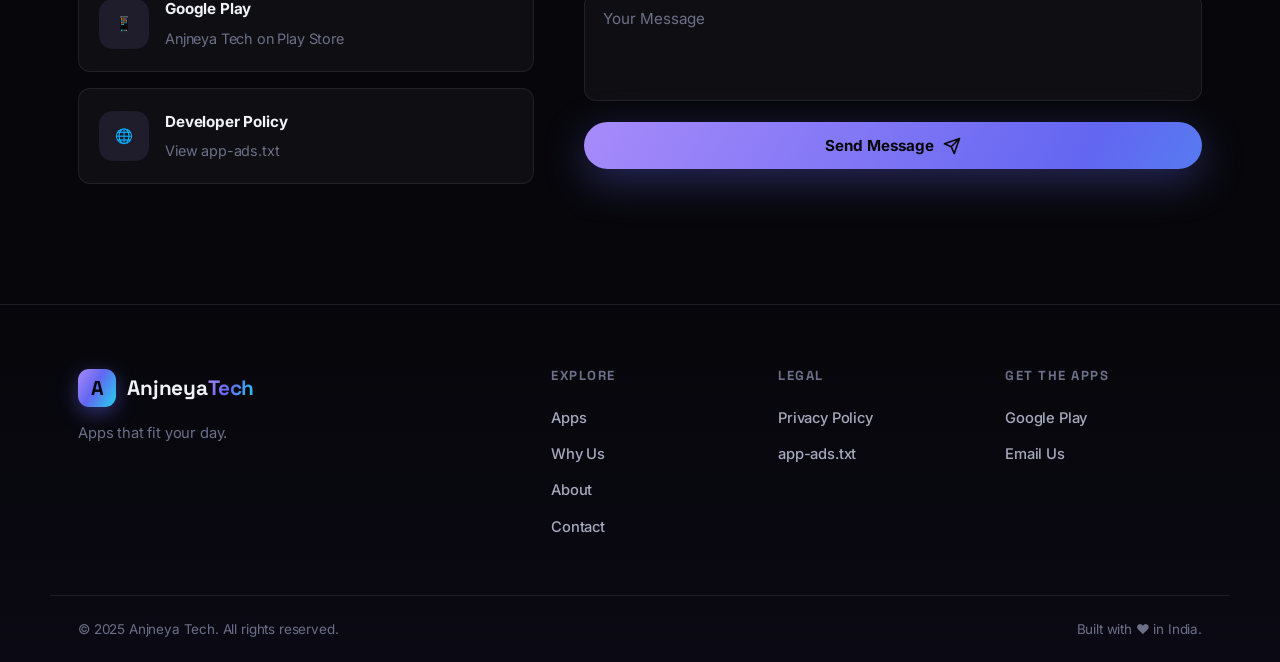
==== commit 3fe3b96a: "Redesign site and add .gitignore" ====
--- a/index.html
+++ b/index.html
@@ -3,301 +3,357 @@
 <head>
   <meta charset="UTF-8" />
   <meta name="viewport" content="width=device-width, initial-scale=1.0" />
-  <title>Anjneya Tech — Games That Fit Your Day</title>
-  <meta name="description" content="Anjneya Tech develops fun, lightweight mobile games for everyday play. Discover our collection of casual and daily-use games." />
+  <title>Anjneya Tech — Apps That Make Life Better</title>
+  <meta name="description" content="Anjneya Tech is a mobile app studio crafting fun, lightweight, and useful apps — from learning tools to puzzle games and privacy utilities." />
+  <meta name="theme-color" content="#07070b" />
+  <meta property="og:title" content="Anjneya Tech — Apps That Make Life Better" />
+  <meta property="og:description" content="A small studio building beautiful, lightweight mobile apps for everyday life." />
+  <meta property="og:type" content="website" />
   <link rel="preconnect" href="https://fonts.googleapis.com" />
   <link rel="preconnect" href="https://fonts.gstatic.com" crossorigin />
-  <link href="https://fonts.googleapis.com/css2?family=Rajdhani:wght@400;500;600;700&family=Nunito:wght@400;600;700;800&display=swap" rel="stylesheet" />
+  <link href="https://fonts.googleapis.com/css2?family=Space+Grotesk:wght@500;600;700&family=Inter:wght@400;500;600;700;800&display=swap" rel="stylesheet" />
   <link rel="stylesheet" href="style.css" />
 </head>
 <body>
 
+  <!-- SCROLL PROGRESS -->
+  <div class="scroll-progress" id="scrollProgress"></div>
+
+  <!-- BACKGROUND -->
+  <div class="bg-fx" aria-hidden="true">
+    <div class="aurora a1"></div>
+    <div class="aurora a2"></div>
+    <div class="aurora a3"></div>
+    <div class="grid-overlay"></div>
+    <div class="noise"></div>
+  </div>
+
   <!-- NAV -->
   <nav class="nav" id="navbar">
     <div class="nav-inner">
-      <a href="#" class="logo">
-        <span class="logo-icon">⚡</span>
+      <a href="#top" class="logo magnetic">
+        <span class="logo-mark">A</span>
         <span class="logo-text">Anjneya<strong>Tech</strong></span>
       </a>
       <ul class="nav-links">
-        <li><a href="#games">Games</a></li>
+        <li><a href="#apps">Apps</a></li>
+        <li><a href="#features">Why Us</a></li>
         <li><a href="#about">About</a></li>
         <li><a href="#contact">Contact</a></li>
       </ul>
-      <button class="hamburger" id="hamburger" aria-label="Menu">
+      <a href="https://play.google.com/store/apps/developer?id=Anjneya+Tech" target="_blank" rel="noopener" class="btn btn-primary btn-sm nav-cta magnetic">Get the Apps</a>
+      <button class="hamburger" id="hamburger" aria-label="Toggle menu" aria-expanded="false">
         <span></span><span></span><span></span>
       </button>
     </div>
     <div class="nav-mobile" id="navMobile">
-      <a href="#games">Games</a>
+      <a href="#apps">Apps</a>
+      <a href="#features">Why Us</a>
       <a href="#about">About</a>
       <a href="#contact">Contact</a>
+      <a href="https://play.google.com/store/apps/developer?id=Anjneya+Tech" target="_blank" rel="noopener" class="btn btn-primary btn-full">Get the Apps</a>
     </div>
   </nav>
 
   <!-- HERO -->
-  <section class="hero">
-    <div class="hero-bg">
-      <div class="orb orb1"></div>
-      <div class="orb orb2"></div>
-      <div class="orb orb3"></div>
-      <div class="grid-overlay"></div>
-    </div>
-    <div class="hero-content">
-      <div class="badge">📱 Mobile Apps Studio</div>
-      <h1 class="hero-title">
-        Apps That<br />
-        <span class="accent">Make Life Better.</span>
-      </h1>
-      <p class="hero-sub">Anjneya Tech builds innovative mobile apps — from educational tools to productivity solutions. Discover apps that simplify your daily routine.</p>
-      <div class="hero-cta">
-        <a href="#games" class="btn btn-primary">Explore Games</a>
-        <a href="#about" class="btn btn-ghost">About Us</a>
-      </div>
-    </div>
-    <div class="hero-visual">
-      <div class="phone-mockup">
-        <div class="phone-screen">
-          <div class="game-preview">
-            <div class="app-grid-preview">
-              <span>🧩</span>
-              <span>🔤</span>
-              <span>🔒</span>
-              <span>⚡</span>
-              <span>🎮</span>
-              <span>📱</span>
-            </div>
-            <div class="game-label">Anjneya Tech</div>
-          </div>
-        </div>
-      </div>
-      <div class="float-badge f1">🏆 3+ Apps</div>
-      <div class="float-badge f2">⭐ 4.6+ Rating</div>
-      <div class="float-badge f3">📲 Free to Install</div>
-    </div>
-  </section>
+  <header class="hero" id="top">
+    <div class="spotlight" id="spotlight"></div>
+    <div class="hero-grid">
+      <div class="hero-content">
+        <span class="badge reveal">
+          <span class="badge-dot"></span> Mobile App Studio · India
+        </span>
+        <h1 class="hero-title reveal" data-delay="1">
+          Apps That
+          <span class="grad-text">Make Life Better.</span>
+        </h1>
+        <p class="hero-sub reveal" data-delay="2">
+          We're a small studio building lightweight, beautiful mobile apps —
+          from learning tools to puzzle games and privacy utilities.
+          Simple, fast, and made to fit your day.
+        </p>
+        <div class="hero-cta reveal" data-delay="3">
+          <a href="#apps" class="btn btn-primary magnetic">
+            Explore Apps
+            <svg width="18" height="18" viewBox="0 0 24 24" fill="none" stroke="currentColor" stroke-width="2.4" stroke-linecap="round" stroke-linejoin="round"><path d="M5 12h14M13 6l6 6-6 6"/></svg>
+          </a>
+          <a href="#about" class="btn btn-ghost magnetic">About the Studio</a>
+        </div>
+        <div class="hero-meta reveal" data-delay="4">
+          <div class="avatars">
+            <span style="background:linear-gradient(135deg,#a78bfa,#6366f1)">🧩</span>
+            <span style="background:linear-gradient(135deg,#fbbf24,#fb7185)">🔤</span>
+            <span style="background:linear-gradient(135deg,#22d3ee,#3b82f6)">🔒</span>
+          </div>
+          <p><strong>50,000+</strong> downloads &amp; counting on Google Play</p>
+        </div>
+      </div>
+
+      <div class="hero-visual reveal" data-delay="3">
+        <div class="phone tilt" id="phone">
+          <div class="phone-glow"></div>
+          <div class="phone-notch"></div>
+          <div class="phone-screen">
+            <div class="ph-statusbar">
+              <span>9:41</span>
+              <span class="ph-dots"><i></i><i></i><i></i></span>
+            </div>
+            <div class="ph-stage" id="phoneStage">
+              <!-- app slides injected by JS -->
+            </div>
+            <div class="ph-dock">
+              <span></span><span></span><span></span><span></span>
+            </div>
+          </div>
+        </div>
+        <div class="float-chip c1">⭐ 4.8 avg rating</div>
+        <div class="float-chip c2">⚡ Under 15&nbsp;MB</div>
+        <div class="float-chip c3">🔒 Privacy-first</div>
+      </div>
+    </div>
+
+    <!-- MARQUEE -->
+    <div class="marquee" aria-hidden="true">
+      <div class="marquee-track">
+        <span>Education</span><i>✦</i><span>Puzzle Games</span><i>✦</i><span>Privacy</span><i>✦</i>
+        <span>Productivity</span><i>✦</i><span>Offline-ready</span><i>✦</i><span>Lightweight</span><i>✦</i>
+        <span>Education</span><i>✦</i><span>Puzzle Games</span><i>✦</i><span>Privacy</span><i>✦</i>
+        <span>Productivity</span><i>✦</i><span>Offline-ready</span><i>✦</i><span>Lightweight</span><i>✦</i>
+      </div>
+    </div>
+  </header>
 
   <!-- STATS -->
   <section class="stats">
-    <div class="container">
-      <div class="stat-item">
-        <span class="stat-num" data-target="50000">0</span><span class="stat-plus">+</span>
+    <div class="container stats-row">
+      <div class="stat-item reveal">
+        <span class="stat-num" data-target="50000">0</span><span class="stat-suffix">+</span>
         <span class="stat-label">Downloads</span>
       </div>
-      <div class="stat-divider"></div>
-      <div class="stat-item">
+      <div class="stat-item reveal" data-delay="1">
         <span class="stat-num" data-target="3">0</span>
         <span class="stat-label">Apps Published</span>
       </div>
-      <div class="stat-divider"></div>
-      <div class="stat-item">
-        <span class="stat-num" data-target="4">0</span><span class="stat-plus">.8★</span>
+      <div class="stat-item reveal" data-delay="2">
+        <span class="stat-num" data-target="4">0</span><span class="stat-suffix">.8★</span>
         <span class="stat-label">Avg. Rating</span>
       </div>
-      <div class="stat-divider"></div>
-      <div class="stat-item">
-        <span class="stat-num" data-target="100">0</span><span class="stat-plus">%</span>
-        <span class="stat-label">Free to Play</span>
-      </div>
-    </div>
-  </section>
-
-  <!-- GAMES -->
-  <section class="games-section" id="games">
+      <div class="stat-item reveal" data-delay="3">
+        <span class="stat-num" data-target="100">0</span><span class="stat-suffix">%</span>
+        <span class="stat-label">Free to Install</span>
+      </div>
+    </div>
+  </section>
+
+  <!-- APPS -->
+  <section class="section apps-section" id="apps">
     <div class="container">
-      <div class="section-header">
+      <div class="section-header reveal">
         <span class="section-tag">Our Apps</span>
-        <h2>Apps You'll <span class="accent">Love</span></h2>
-        <p>Discover our collection of apps designed to educate, protect, and entertain.</p>
-      </div>
-
-      <div class="games-grid">
-
-        <!-- App 1: Hexora -->
-        <div class="game-card featured">
-          <div class="card-glow"></div>
-          <div class="game-thumb" style="background: linear-gradient(135deg, #a855f7, #6366f1);">
-            <div class="game-icon-big">🧩</div>
-          </div>
-          <div class="card-body">
-            <div class="card-tags">
-              <span class="tag tag-new">⭐ Featured</span>
+        <h2>Apps You'll <span class="grad-text">Actually Love</span></h2>
+        <p>Three apps, one promise — useful, beautiful, and respectful of your time.</p>
+      </div>
+
+      <div class="apps-grid">
+
+        <!-- Hexora -->
+        <article class="app-card tilt featured reveal">
+          <div class="card-sheen"></div>
+          <div class="app-thumb" style="--g1:#a855f7; --g2:#6366f1;">
+            <span class="app-glyph">🧩</span>
+            <span class="thumb-ring"></span>
+          </div>
+          <div class="app-body">
+            <div class="app-tags">
+              <span class="tag tag-featured">★ Featured</span>
               <span class="tag">Puzzle</span>
             </div>
             <h3>Hexora: Hex Word Puzzle</h3>
-            <p>A unique hex-grid word puzzle game. Combine letters to form words on a hexagonal board. Challenge your vocabulary and strategy skills!</p>
-            <div class="card-meta">
-              <span>🎯 Puzzle</span>
-              <span>📱 Android</span>
-              <span>⭐ 4.5+</span>
-            </div>
-            <div class="card-actions">
-              <a href="https://play.google.com/store/apps/details?id=com.hexora.ajtech" target="_blank" class="btn btn-primary btn-sm">
-                <svg width="16" height="16" viewBox="0 0 24 24" fill="currentColor"><path d="M3.18 23.76c.2.11.43.17.67.17.27 0 .54-.07.78-.22l15.94-9.39c.45-.27.73-.75.73-1.27 0-.52-.28-1-.73-1.27L4.63.39C4.17.12 3.59.1 3.11.36 2.63.62 2.33 1.13 2.33 1.68v20.47c0 .55.3 1.06.85 1.61z"/></svg>
-                Get on Play Store
-              </a>
-            </div>
-          </div>
-        </div>
-
-        <!-- App 2: AlphaLeap -->
-        <div class="game-card">
-          <div class="card-glow"></div>
-          <div class="game-thumb" style="background: linear-gradient(135deg, #f7c948, #ff6b35);">
-            <div class="game-icon-big">🔤</div>
-          </div>
-          <div class="card-body">
-            <div class="card-tags">
+            <p>A fresh take on word puzzles on a hexagonal board. Chain letters, build words, and stretch your vocabulary one clever move at a time.</p>
+            <div class="app-meta">
+              <span>🎯 Puzzle</span><span>📱 Android</span><span>⭐ 4.5+</span>
+            </div>
+            <a href="https://play.google.com/store/apps/details?id=com.hexora.ajtech" target="_blank" rel="noopener" class="btn btn-primary btn-sm btn-store">
+              <svg width="16" height="16" viewBox="0 0 24 24" fill="currentColor"><path d="M3.18 23.76c.2.11.43.17.67.17.27 0 .54-.07.78-.22l15.94-9.39c.45-.27.73-.75.73-1.27 0-.52-.28-1-.73-1.27L4.63.39C4.17.12 3.59.1 3.11.36 2.63.62 2.33 1.13 2.33 1.68v20.47c0 .55.3 1.06.85 1.61z"/></svg>
+              Get on Play Store
+            </a>
+          </div>
+        </article>
+
+        <!-- AlphaLeap -->
+        <article class="app-card tilt reveal" data-delay="1">
+          <div class="card-sheen"></div>
+          <div class="app-thumb" style="--g1:#fbbf24; --g2:#fb7185;">
+            <span class="app-glyph">🔤</span>
+            <span class="thumb-ring"></span>
+          </div>
+          <div class="app-body">
+            <div class="app-tags">
               <span class="tag tag-hot">🔥 Popular</span>
               <span class="tag">Education</span>
             </div>
             <h3>AlphaLeap: ABC Learning</h3>
-            <p>Make learning fun for kids! ABC Learning app helps children learn alphabets, words, and basic concepts through interactive activities.</p>
-            <div class="card-meta">
-              <span>🎯 Education</span>
-              <span>📱 Android</span>
-              <span>⭐ 4.8+</span>
-            </div>
-            <div class="card-actions">
-              <a href="https://play.google.com/store/apps/details?id=com.alphaleap.app" target="_blank" class="btn btn-primary btn-sm">
-                <svg width="16" height="16" viewBox="0 0 24 24" fill="currentColor"><path d="M3.18 23.76c.2.11.43.17.67.17.27 0 .54-.07.78-.22l15.94-9.39c.45-.27.73-.75.73-1.27 0-.52-.28-1-.73-1.27L4.63.39C4.17.12 3.59.1 3.11.36 2.63.62 2.33 1.13 2.33 1.68v20.47c0 .55.3 1.06.85 1.61z"/></svg>
-                Get on Play Store
-              </a>
-            </div>
-          </div>
-        </div>
-
-        <!-- App 3: Obscura -->
-        <div class="game-card">
-          <div class="card-glow"></div>
-          <div class="game-thumb" style="background: linear-gradient(135deg, #1a1d28, #2d3142);">
-            <div class="game-icon-big">🔒</div>
-          </div>
-          <div class="card-body">
-            <div class="card-tags">
+            <p>Learning made playful. Kids pick up alphabets, words, and early concepts through bright, interactive activities they'll keep coming back to.</p>
+            <div class="app-meta">
+              <span>🎯 Education</span><span>📱 Android</span><span>⭐ 4.8+</span>
+            </div>
+            <a href="https://play.google.com/store/apps/details?id=com.alphaleap.app" target="_blank" rel="noopener" class="btn btn-primary btn-sm btn-store">
+              <svg width="16" height="16" viewBox="0 0 24 24" fill="currentColor"><path d="M3.18 23.76c.2.11.43.17.67.17.27 0 .54-.07.78-.22l15.94-9.39c.45-.27.73-.75.73-1.27 0-.52-.28-1-.73-1.27L4.63.39C4.17.12 3.59.1 3.11.36 2.63.62 2.33 1.13 2.33 1.68v20.47c0 .55.3 1.06.85 1.61z"/></svg>
+              Get on Play Store
+            </a>
+          </div>
+        </article>
+
+        <!-- Obscura -->
+        <article class="app-card tilt reveal" data-delay="2">
+          <div class="card-sheen"></div>
+          <div class="app-thumb" style="--g1:#22d3ee; --g2:#3b82f6;">
+            <span class="app-glyph">🔒</span>
+            <span class="thumb-ring"></span>
+          </div>
+          <div class="app-body">
+            <div class="app-tags">
               <span class="tag">Privacy</span>
               <span class="tag">Utility</span>
             </div>
-            <h3>Obscura: Private Notes & Vault</h3>
-            <p>Keep your private notes secure! Obscura provides a secure vault for your sensitive information with encryption and privacy features.</p>
-            <div class="card-meta">
-              <span>🎯 Utility</span>
-              <span>📱 Android</span>
-              <span>⭐ 4.6+</span>
-            </div>
-            <div class="card-actions">
-              <a href="https://play.google.com/store/apps/details?id=com.obscura.app" target="_blank" class="btn btn-primary btn-sm">
-                <svg width="16" height="16" viewBox="0 0 24 24" fill="currentColor"><path d="M3.18 23.76c.2.11.43.17.67.17.27 0 .54-.07.78-.22l15.94-9.39c.45-.27.73-.75.73-1.27 0-.52-.28-1-.73-1.27L4.63.39C4.17.12 3.59.1 3.11.36 2.63.62 2.33 1.13 2.33 1.68v20.47c0 .55.3 1.06.85 1.61z"/></svg>
-                Get on Play Store
-              </a>
-            </div>
-          </div>
-        </div>
-
-      </div>
-    </div>
-  </section>
-
-  <!-- SHOWCASE -->
-  <section class="demo-section">
+            <h3>Obscura: Private Notes &amp; Vault</h3>
+            <p>A secure home for what matters. Store private notes behind encryption, lock your sensitive info away, and keep your peace of mind.</p>
+            <div class="app-meta">
+              <span>🎯 Utility</span><span>📱 Android</span><span>⭐ 4.6+</span>
+            </div>
+            <a href="https://play.google.com/store/apps/details?id=com.obscura.app" target="_blank" rel="noopener" class="btn btn-primary btn-sm btn-store">
+              <svg width="16" height="16" viewBox="0 0 24 24" fill="currentColor"><path d="M3.18 23.76c.2.11.43.17.67.17.27 0 .54-.07.78-.22l15.94-9.39c.45-.27.73-.75.73-1.27 0-.52-.28-1-.73-1.27L4.63.39C4.17.12 3.59.1 3.11.36 2.63.62 2.33 1.13 2.33 1.68v20.47c0 .55.3 1.06.85 1.61z"/></svg>
+              Get on Play Store
+            </a>
+          </div>
+        </article>
+
+      </div>
+    </div>
+  </section>
+
+  <!-- FEATURES -->
+  <section class="section features-section" id="features">
     <div class="container">
-      <div class="section-header">
-        <span class="section-tag">Featured</span>
-        <h2>Explore <span class="accent">Our Apps</span></h2>
-        <p>Discover our collection of innovative apps on Google Play</p>
-      </div>
-      <div class="demo-wrapper">
-        <div class="app-showcase">
-          <div class="app-grid">
-            <div class="app-item">
-              <span class="app-icon">🧩</span>
-              <span class="app-name">Hexora</span>
-            </div>
-            <div class="app-item">
-              <span class="app-icon">🔤</span>
-              <span class="app-name">AlphaLeap</span>
-            </div>
-            <div class="app-item">
-              <span class="app-icon">🔒</span>
-              <span class="app-name">Obscura</span>
-            </div>
-          </div>
-          <a href="https://play.google.com/store/apps/developer?id=Anjneya+Tech" target="_blank" class="btn btn-primary">View All Apps on Play Store</a>
+      <div class="section-header reveal">
+        <span class="section-tag">Why Anjneya Tech</span>
+        <h2>Built Small. <span class="grad-text">Done Right.</span></h2>
+        <p>The details we sweat so you never have to think about them.</p>
+      </div>
+      <div class="features-grid">
+        <div class="feature-card reveal">
+          <span class="feature-icon">⚡</span>
+          <h3>Fast &amp; Lightweight</h3>
+          <p>Every app is tuned to launch instantly and stay under 15&nbsp;MB — no bloat, no waiting.</p>
+        </div>
+        <div class="feature-card reveal" data-delay="1">
+          <span class="feature-icon">🔒</span>
+          <h3>Privacy-First</h3>
+          <p>Your data stays on your device. We collect the minimum and never sell what we don't take.</p>
+        </div>
+        <div class="feature-card reveal" data-delay="2">
+          <span class="feature-icon">🎨</span>
+          <h3>Beautiful by Default</h3>
+          <p>Clean, modern interfaces that feel good to use — design is never an afterthought.</p>
+        </div>
+        <div class="feature-card reveal">
+          <span class="feature-icon">📶</span>
+          <h3>Works Offline</h3>
+          <p>No connection? No problem. Our core experiences run fully offline, anywhere.</p>
+        </div>
+        <div class="feature-card reveal" data-delay="1">
+          <span class="feature-icon">🆓</span>
+          <h3>Free to Install</h3>
+          <p>Download and start using in seconds. No paywalls between you and the good stuff.</p>
+        </div>
+        <div class="feature-card reveal" data-delay="2">
+          <span class="feature-icon">🔄</span>
+          <h3>Always Improving</h3>
+          <p>Regular updates driven by real feedback. We ship, we listen, we make it better.</p>
         </div>
       </div>
     </div>
   </section>
 
   <!-- ABOUT -->
-  <section class="about-section" id="about">
+  <section class="section about-section" id="about">
     <div class="container about-grid">
-      <div class="about-visual">
-        <div class="about-card-stack">
-          <div class="acard acard1">🎮 Casual Games</div>
-          <div class="acard acard2">🧠 Brain Training</div>
-          <div class="acard acard3">📅 Daily Challenges</div>
-          <div class="acard acard4">⚡ Quick Sessions</div>
-        </div>
-      </div>
-      <div class="about-text">
-        <span class="section-tag">About Anjneya Tech</span>
-        <h2>Small Studio. <span class="accent">Big Solutions.</span></h2>
-        <p>We're a passionate mobile app development studio focused on building innovative apps that solve real problems — from education to privacy.</p>
-        <p>Every app we release is designed with simplicity, functionality, and user experience in mind. We believe great apps don't need to be complicated to be useful.</p>
+      <div class="about-visual reveal">
+        <div class="about-orb">
+          <span class="orb-core">A</span>
+          <span class="orbit o1"><i>🧩</i></span>
+          <span class="orbit o2"><i>🔤</i></span>
+          <span class="orbit o3"><i>🔒</i></span>
+        </div>
+      </div>
+      <div class="about-text reveal" data-delay="1">
+        <span class="section-tag">About the Studio</span>
+        <h2>Small Studio. <span class="grad-text">Big Care.</span></h2>
+        <p>Anjneya Tech is an independent mobile studio with a simple belief: a great app doesn't need to be complicated to be genuinely useful.</p>
+        <p>We pick problems worth solving — learning, focus, privacy, play — then build the lightest, most thoughtful app we can. No dark patterns, no clutter. Just craft.</p>
         <div class="about-values">
-          <div class="value-pill">🚀 Fast & Light</div>
+          <div class="value-pill">🚀 Fast &amp; Light</div>
           <div class="value-pill">🎨 Clean Design</div>
-          <div class="value-pill">🔒 Secure & Private</div>
-          <div class="value-pill">❤️ Made with Love</div>
-        </div>
+          <div class="value-pill">🔒 Secure &amp; Private</div>
+          <div class="value-pill">❤️ Made with Care</div>
+        </div>
+      </div>
+    </div>
+  </section>
+
+  <!-- CTA BAND -->
+  <section class="section cta-band-section">
+    <div class="container">
+      <div class="cta-band reveal">
+        <div class="cta-band-glow"></div>
+        <h2>Find your next favorite app.</h2>
+        <p>Browse the full Anjneya Tech collection on Google Play.</p>
+        <a href="https://play.google.com/store/apps/developer?id=Anjneya+Tech" target="_blank" rel="noopener" class="btn btn-light magnetic">
+          <svg width="18" height="18" viewBox="0 0 24 24" fill="currentColor"><path d="M3.18 23.76c.2.11.43.17.67.17.27 0 .54-.07.78-.22l15.94-9.39c.45-.27.73-.75.73-1.27 0-.52-.28-1-.73-1.27L4.63.39C4.17.12 3.59.1 3.11.36 2.63.62 2.33 1.13 2.33 1.68v20.47c0 .55.3 1.06.85 1.61z"/></svg>
+          View All Apps on Play Store
+        </a>
       </div>
     </div>
   </section>
 
   <!-- CONTACT -->
-  <section class="contact-section" id="contact">
+  <section class="section contact-section" id="contact">
     <div class="container">
-      <div class="section-header">
+      <div class="section-header reveal">
         <span class="section-tag">Get In Touch</span>
-        <h2>Say <span class="accent">Hello</span></h2>
-        <p>Have feedback, a collaboration idea, or just want to chat about games?</p>
+        <h2>Say <span class="grad-text">Hello</span></h2>
+        <p>Feedback, a collaboration idea, or just want to chat? We'd love to hear from you.</p>
       </div>
       <div class="contact-grid">
-        <div class="contact-info">
-          <div class="contact-item">
+        <div class="contact-info reveal">
+          <a class="contact-item" href="mailto:contact@anjneyatech.com">
             <span class="ci-icon">📧</span>
-            <div>
-              <strong>Email Us</strong>
-              <a href="mailto:contact@anjneyatech.com">contact@anjneyatech.com</a>
-            </div>
-          </div>
-          <div class="contact-item">
+            <div><strong>Email Us</strong><span>contact@anjneyatech.com</span></div>
+          </a>
+          <a class="contact-item" href="https://play.google.com/store/apps/developer?id=Anjneya+Tech" target="_blank" rel="noopener">
             <span class="ci-icon">📱</span>
-            <div>
-              <strong>Google Play</strong>
-              <a href="https://play.google.com/store/apps/developer?id=Anjneya+Tech" target="_blank">Anjneya Tech on Play Store</a>
-            </div>
-          </div>
-          <div class="contact-item">
+            <div><strong>Google Play</strong><span>Anjneya Tech on Play Store</span></div>
+          </a>
+          <a class="contact-item" href="/app-ads.txt">
             <span class="ci-icon">🌐</span>
-            <div>
-              <strong>Developer Policy</strong>
-              <a href="/app-ads.txt">app-ads.txt</a>
-            </div>
-          </div>
-        </div>
-        <form class="contact-form" id="contactForm" onsubmit="handleForm(event)">
+            <div><strong>Developer Policy</strong><span>View app-ads.txt</span></div>
+          </a>
+        </div>
+        <form class="contact-form reveal" data-delay="1" id="contactForm">
           <div class="form-group">
-            <input type="text" placeholder="Your Name" required />
+            <input type="text" name="name" placeholder="Your Name" required />
           </div>
           <div class="form-group">
-            <input type="email" placeholder="Your Email" required />
+            <input type="email" name="email" placeholder="Your Email" required />
           </div>
           <div class="form-group">
-            <textarea rows="4" placeholder="Your Message" required></textarea>
-          </div>
-          <button type="submit" class="btn btn-primary btn-full">Send Message 🚀</button>
-          <div class="form-success" id="formSuccess" style="display:none;">✅ Message sent! We'll get back to you soon.</div>
+            <textarea rows="4" name="message" placeholder="Your Message" required></textarea>
+          </div>
+          <button type="submit" class="btn btn-primary btn-full">
+            Send Message
+            <svg width="18" height="18" viewBox="0 0 24 24" fill="none" stroke="currentColor" stroke-width="2.2" stroke-linecap="round" stroke-linejoin="round"><path d="M22 2 11 13M22 2l-7 20-4-9-9-4 20-7z"/></svg>
+          </button>
+          <div class="form-success" id="formSuccess">✅ Message sent! We'll get back to you soon.</div>
         </form>
       </div>
     </div>
@@ -307,20 +363,35 @@
   <footer class="footer">
     <div class="container footer-inner">
       <div class="footer-brand">
-        <span class="logo-icon">⚡</span>
-        <span class="logo-text">Anjneya<strong>Tech</strong></span>
-        <p>Apps That Matter.</p>
-      </div>
-      <div class="footer-links">
-        <a href="#games">Games</a>
-        <a href="#about">About</a>
-        <a href="#contact">Contact</a>
-        <a href="/app-ads.txt">app-ads.txt</a>
-        <a href="privacy.html">Privacy Policy</a>
+        <a href="#top" class="logo">
+          <span class="logo-mark">A</span>
+          <span class="logo-text">Anjneya<strong>Tech</strong></span>
+        </a>
+        <p>Apps that fit your day.</p>
+      </div>
+      <div class="footer-cols">
+        <div class="footer-col">
+          <h4>Explore</h4>
+          <a href="#apps">Apps</a>
+          <a href="#features">Why Us</a>
+          <a href="#about">About</a>
+          <a href="#contact">Contact</a>
+        </div>
+        <div class="footer-col">
+          <h4>Legal</h4>
+          <a href="privacy.html">Privacy Policy</a>
+          <a href="/app-ads.txt">app-ads.txt</a>
+        </div>
+        <div class="footer-col">
+          <h4>Get the Apps</h4>
+          <a href="https://play.google.com/store/apps/developer?id=Anjneya+Tech" target="_blank" rel="noopener">Google Play</a>
+          <a href="mailto:contact@anjneyatech.com">Email Us</a>
+        </div>
       </div>
     </div>
     <div class="footer-bottom">
-      <p>© 2025 Anjneya Tech. All rights reserved. Built with ❤️ in India.</p>
+      <p>© 2025 Anjneya Tech. All rights reserved.</p>
+      <p>Built with ❤️ in India.</p>
     </div>
   </footer>
 
--- a/style.css
+++ b/style.css
@@ -1,407 +1,482 @@
-/* ===========================
-   ANJNEYA TECH — style.css
-   =========================== */
+/* ============================================
+   ANJNEYA TECH — style.css  (redesign 2025)
+   ============================================ */
 
 :root {
-  --bg: #0a0b0f;
-  --bg2: #12141c;
-  --bg3: #1a1d28;
-  --accent: #f7c948;
-  --accent2: #ff6b35;
-  --accent3: #4ecdc4;
-  --text: #e8eaf0;
-  --text-muted: #7c8099;
-  --border: rgba(255,255,255,0.08);
-  --card-bg: rgba(255,255,255,0.04);
-  --radius: 16px;
-  --radius-sm: 10px;
-  --shadow: 0 8px 40px rgba(0,0,0,0.4);
-  --font-display: 'Rajdhani', sans-serif;
-  --font-body: 'Nunito', sans-serif;
-  --transition: 0.3s cubic-bezier(0.4, 0, 0.2, 1);
+  /* surfaces */
+  --bg: #07070b;
+  --bg2: #0d0e15;
+  --bg3: #14151f;
+  --surface: rgba(255, 255, 255, 0.035);
+  --surface-2: rgba(255, 255, 255, 0.06);
+  --card-bg: rgba(255, 255, 255, 0.035);
+  --border: rgba(255, 255, 255, 0.08);
+  --border-strong: rgba(255, 255, 255, 0.16);
+
+  /* text */
+  --text: #f1f2f8;
+  --text-dim: #a6a9bd;
+  --text-muted: #6c7088;
+
+  /* brand */
+  --violet: #a78bfa;
+  --indigo: #6366f1;
+  --cyan: #22d3ee;
+  --coral: #fb7185;
+  --amber: #fbbf24;
+  --accent: #a78bfa;
+  --grad: linear-gradient(120deg, #a78bfa 0%, #6366f1 45%, #22d3ee 100%);
+  --grad-warm: linear-gradient(120deg, #fbbf24, #fb7185);
+
+  /* shape */
+  --radius: 20px;
+  --radius-sm: 12px;
+  --shadow: 0 20px 60px rgba(0, 0, 0, 0.45);
+  --shadow-glow: 0 12px 40px rgba(99, 102, 241, 0.35);
+
+  --font-display: 'Space Grotesk', sans-serif;
+  --font-body: 'Inter', sans-serif;
+  --ease: cubic-bezier(0.22, 1, 0.36, 1);
+  --t: 0.4s var(--ease);
 }
 
 *, *::before, *::after { box-sizing: border-box; margin: 0; padding: 0; }
 
-html { scroll-behavior: smooth; }
+html { scroll-behavior: smooth; -webkit-font-smoothing: antialiased; }
 
 body {
   font-family: var(--font-body);
   background: var(--bg);
   color: var(--text);
   overflow-x: hidden;
-  line-height: 1.6;
-}
+  line-height: 1.65;
+  letter-spacing: -0.01em;
+}
+
+::selection { background: rgba(167, 139, 250, 0.35); color: #fff; }
 
 /* ─── TYPOGRAPHY ─── */
-h1, h2, h3 { font-family: var(--font-display); line-height: 1.15; }
-h1 { font-size: clamp(2.4rem, 6vw, 4.5rem); font-weight: 700; }
-h2 { font-size: clamp(1.8rem, 4vw, 2.8rem); font-weight: 700; }
+h1, h2, h3, h4 { font-family: var(--font-display); line-height: 1.1; letter-spacing: -0.02em; }
+h1 { font-size: clamp(2.6rem, 6.5vw, 5rem); font-weight: 700; }
+h2 { font-size: clamp(2rem, 4.4vw, 3.1rem); font-weight: 700; }
 h3 { font-size: 1.3rem; font-weight: 600; }
-.accent { color: var(--accent); }
-a { color: var(--accent); text-decoration: none; }
+a { color: var(--violet); text-decoration: none; }
+
+.grad-text {
+  background: var(--grad);
+  background-size: 200% 200%;
+  -webkit-background-clip: text;
+  background-clip: text;
+  -webkit-text-fill-color: transparent;
+  color: transparent;
+  animation: gradShift 8s ease infinite;
+}
+@keyframes gradShift {
+  0%, 100% { background-position: 0% 50%; }
+  50% { background-position: 100% 50%; }
+}
 
 /* ─── LAYOUT ─── */
-.container { max-width: 1140px; margin: 0 auto; padding: 0 24px; }
-section { padding: 90px 0; }
+.container { max-width: 1180px; margin: 0 auto; padding: 0 28px; }
+.section { padding: clamp(70px, 10vw, 120px) 0; position: relative; }
+
+/* ─── BACKGROUND FX ─── */
+.bg-fx { position: fixed; inset: 0; z-index: -1; overflow: hidden; pointer-events: none; }
+.aurora { position: absolute; border-radius: 50%; filter: blur(90px); opacity: 0.5; }
+.a1 { width: 620px; height: 620px; background: radial-gradient(circle, rgba(124,92,255,0.55), transparent 70%); top: -180px; right: -120px; animation: drift 22s ease-in-out infinite; }
+.a2 { width: 480px; height: 480px; background: radial-gradient(circle, rgba(34,211,238,0.4), transparent 70%); bottom: -120px; left: -120px; animation: drift 28s ease-in-out infinite reverse; }
+.a3 { width: 420px; height: 420px; background: radial-gradient(circle, rgba(251,113,133,0.32), transparent 70%); top: 45%; left: 50%; animation: drift 25s ease-in-out infinite 3s; }
+@keyframes drift {
+  0%, 100% { transform: translate(0, 0) scale(1); }
+  33% { transform: translate(60px, -40px) scale(1.08); }
+  66% { transform: translate(-40px, 50px) scale(0.94); }
+}
+.grid-overlay {
+  position: absolute; inset: 0;
+  background-image:
+    linear-gradient(rgba(255,255,255,0.022) 1px, transparent 1px),
+    linear-gradient(90deg, rgba(255,255,255,0.022) 1px, transparent 1px);
+  background-size: 64px 64px;
+  mask-image: radial-gradient(ellipse 90% 70% at 50% 0%, #000 30%, transparent 80%);
+  -webkit-mask-image: radial-gradient(ellipse 90% 70% at 50% 0%, #000 30%, transparent 80%);
+}
+.noise {
+  position: absolute; inset: 0; opacity: 0.035;
+  background-image: url("data:image/svg+xml,%3Csvg xmlns='http://www.w3.org/2000/svg' width='200' height='200'%3E%3Cfilter id='n'%3E%3CfeTurbulence type='fractalNoise' baseFrequency='0.85' numOctaves='3'/%3E%3C/filter%3E%3Crect width='100%25' height='100%25' filter='url(%23n)'/%3E%3C/svg%3E");
+}
+
+/* ─── SCROLL PROGRESS ─── */
+.scroll-progress {
+  position: fixed; top: 0; left: 0; height: 3px; width: 0;
+  background: var(--grad); background-size: 200%;
+  z-index: 200; box-shadow: 0 0 12px rgba(124,92,255,0.6);
+  transition: width 0.1s linear;
+}
 
 /* ─── BUTTONS ─── */
 .btn {
-  display: inline-flex; align-items: center; gap: 8px;
-  padding: 14px 28px; border-radius: 50px; font-family: var(--font-body);
-  font-weight: 700; font-size: 0.95rem; cursor: pointer;
-  border: none; transition: var(--transition); text-decoration: none;
-}
+  display: inline-flex; align-items: center; justify-content: center; gap: 9px;
+  padding: 14px 26px; border-radius: 50px; font-family: var(--font-body);
+  font-weight: 700; font-size: 0.95rem; cursor: pointer; border: none;
+  transition: transform var(--t), box-shadow var(--t), background var(--t), color var(--t), border-color var(--t);
+  text-decoration: none; will-change: transform; position: relative;
+}
+.btn svg { transition: transform var(--t); }
 .btn-primary {
-  background: var(--accent); color: #0a0b0f;
-  box-shadow: 0 4px 20px rgba(247,201,72,0.3);
-}
-.btn-primary:hover { transform: translateY(-2px); box-shadow: 0 8px 30px rgba(247,201,72,0.5); }
-.btn-ghost {
-  background: transparent; color: var(--text);
-  border: 2px solid var(--border);
-}
-.btn-ghost:hover { border-color: var(--accent); color: var(--accent); }
-.btn-outline {
-  background: transparent; color: var(--text-muted);
-  border: 2px solid var(--border);
-}
-.btn-sm { padding: 10px 20px; font-size: 0.85rem; }
-.btn-full { width: 100%; justify-content: center; }
+  background: var(--grad); background-size: 180% 180%; color: #08080c;
+  box-shadow: var(--shadow-glow);
+}
+.btn-primary:hover { transform: translateY(-3px); box-shadow: 0 18px 48px rgba(99,102,241,0.5); }
+.btn-primary:hover svg { transform: translateX(4px); }
+.btn-ghost { background: rgba(255,255,255,0.04); color: var(--text); border: 1px solid var(--border-strong); }
+.btn-ghost:hover { background: rgba(255,255,255,0.09); border-color: var(--violet); transform: translateY(-3px); }
+.btn-light { background: #fff; color: #0a0a12; box-shadow: 0 14px 40px rgba(0,0,0,0.4); }
+.btn-light:hover { transform: translateY(-3px); box-shadow: 0 20px 50px rgba(0,0,0,0.55); }
+.btn-light:hover svg { transform: translateX(4px); }
+.btn-sm { padding: 11px 20px; font-size: 0.88rem; }
+.btn-full { width: 100%; }
+.btn-store { width: 100%; }
 
 /* ─── NAV ─── */
 .nav {
   position: fixed; top: 0; left: 0; right: 0; z-index: 100;
-  background: rgba(10,11,15,0.85); backdrop-filter: blur(20px);
+  transition: transform 0.45s var(--ease), background 0.3s, border-color 0.3s, backdrop-filter 0.3s;
+  background: rgba(7,7,11,0.4); backdrop-filter: blur(14px);
+  border-bottom: 1px solid transparent;
+}
+.nav.scrolled {
+  background: rgba(7,7,11,0.78); backdrop-filter: blur(22px) saturate(140%);
   border-bottom: 1px solid var(--border);
-  transition: var(--transition);
-}
-.nav.scrolled { background: rgba(10,11,15,0.98); }
+}
+.nav.hidden { transform: translateY(-100%); }
 .nav-inner {
-  max-width: 1140px; margin: 0 auto; padding: 0 24px;
-  height: 64px; display: flex; align-items: center; justify-content: space-between;
-}
-.logo { display: flex; align-items: center; gap: 8px; color: var(--text); font-family: var(--font-display); font-size: 1.4rem; }
-.logo-icon { font-size: 1.6rem; }
-.logo-text strong { color: var(--accent); }
-.nav-links { list-style: none; display: flex; gap: 32px; }
-.nav-links a { color: var(--text-muted); font-weight: 600; transition: var(--transition); font-size: 0.95rem; }
-.nav-links a:hover { color: var(--accent); }
-.hamburger { display: none; flex-direction: column; gap: 5px; background: none; border: none; cursor: pointer; padding: 4px; }
-.hamburger span { display: block; width: 22px; height: 2px; background: var(--text); border-radius: 2px; transition: var(--transition); }
-.nav-mobile { display: none; flex-direction: column; padding: 12px 24px 16px; border-top: 1px solid var(--border); gap: 4px; }
-.nav-mobile a { color: var(--text-muted); font-weight: 600; padding: 8px 0; font-size: 1rem; border-bottom: 1px solid var(--border); }
-.nav-mobile.open { display: flex; }
+  max-width: 1180px; margin: 0 auto; padding: 0 28px;
+  height: 70px; display: flex; align-items: center; justify-content: space-between; gap: 20px;
+}
+.logo { display: flex; align-items: center; gap: 11px; color: var(--text); font-family: var(--font-display); font-size: 1.3rem; font-weight: 700; }
+.logo-mark {
+  width: 38px; height: 38px; border-radius: 11px; display: grid; place-items: center;
+  background: var(--grad); color: #08080c; font-weight: 700; font-size: 1.25rem;
+  box-shadow: 0 6px 20px rgba(99,102,241,0.45); flex-shrink: 0;
+}
+.logo-text strong { background: var(--grad); -webkit-background-clip: text; background-clip: text; -webkit-text-fill-color: transparent; }
+.nav-links { list-style: none; display: flex; gap: 34px; margin-left: auto; }
+.nav-links a { color: var(--text-dim); font-weight: 600; font-size: 0.94rem; position: relative; transition: color var(--t); }
+.nav-links a::after {
+  content: ''; position: absolute; left: 0; bottom: -6px; height: 2px; width: 0;
+  background: var(--grad); border-radius: 2px; transition: width var(--t);
+}
+.nav-links a:hover { color: var(--text); }
+.nav-links a:hover::after { width: 100%; }
+.nav-cta { margin-left: 8px; }
+.hamburger { display: none; flex-direction: column; gap: 5px; background: none; border: none; cursor: pointer; padding: 6px; }
+.hamburger span { display: block; width: 24px; height: 2px; background: var(--text); border-radius: 2px; transition: var(--t); }
+.hamburger.open span:nth-child(1) { transform: translateY(7px) rotate(45deg); }
+.hamburger.open span:nth-child(2) { opacity: 0; }
+.hamburger.open span:nth-child(3) { transform: translateY(-7px) rotate(-45deg); }
+.nav-mobile { display: none; flex-direction: column; padding: 14px 28px 22px; gap: 6px; background: rgba(7,7,11,0.96); border-bottom: 1px solid var(--border); }
+.nav-mobile a:not(.btn) { color: var(--text-dim); font-weight: 600; padding: 12px 0; font-size: 1.05rem; border-bottom: 1px solid var(--border); }
+.nav-mobile .btn { margin-top: 12px; }
+.nav-mobile.open { display: flex; animation: fadeDown 0.35s var(--ease) both; }
+@keyframes fadeDown { from { opacity: 0; transform: translateY(-12px); } to { opacity: 1; transform: translateY(0); } }
 
 /* ─── HERO ─── */
 .hero {
-  min-height: 100vh; display: flex; align-items: center;
-  padding: 100px 24px 60px;
-  max-width: 1140px; margin: 0 auto;
-  position: relative; gap: 60px;
-}
-.hero-bg {
-  position: fixed; inset: 0; z-index: -1; overflow: hidden;
-  pointer-events: none;
-}
-.orb {
-  position: absolute; border-radius: 50%; filter: blur(80px); opacity: 0.18;
-}
-.orb1 { width: 500px; height: 500px; background: var(--accent); top: -100px; right: -100px; animation: drift 12s ease-in-out infinite; }
-.orb2 { width: 350px; height: 350px; background: var(--accent2); bottom: 100px; left: -80px; animation: drift 16s ease-in-out infinite reverse; }
-.orb3 { width: 250px; height: 250px; background: var(--accent3); top: 40%; left: 40%; animation: drift 10s ease-in-out infinite 2s; }
-@keyframes drift {
-  0%, 100% { transform: translate(0, 0) scale(1); }
-  33% { transform: translate(30px, -20px) scale(1.05); }
-  66% { transform: translate(-20px, 30px) scale(0.95); }
-}
-.grid-overlay {
-  position: absolute; inset: 0;
-  background-image:
-    linear-gradient(rgba(255,255,255,0.02) 1px, transparent 1px),
-    linear-gradient(90deg, rgba(255,255,255,0.02) 1px, transparent 1px);
-  background-size: 60px 60px;
-}
-.hero-content { flex: 1; min-width: 0; }
+  position: relative; padding: 150px 0 50px;
+  min-height: 100vh; display: flex; flex-direction: column; justify-content: center;
+}
+.spotlight {
+  position: absolute; width: 600px; height: 600px; border-radius: 50%; pointer-events: none;
+  background: radial-gradient(circle, rgba(124,92,255,0.14), transparent 65%);
+  transform: translate(-50%, -50%); left: 50%; top: 35%; z-index: 0;
+  transition: left 0.25s ease-out, top 0.25s ease-out; opacity: 0;
+}
+.hero-grid {
+  max-width: 1180px; margin: 0 auto; padding: 0 28px; width: 100%;
+  display: grid; grid-template-columns: 1.05fr 0.95fr; gap: 50px; align-items: center;
+  position: relative; z-index: 1;
+}
 .badge {
-  display: inline-flex; align-items: center; gap: 8px;
-  background: rgba(247,201,72,0.12); border: 1px solid rgba(247,201,72,0.3);
-  color: var(--accent); padding: 6px 16px; border-radius: 50px;
-  font-size: 0.85rem; font-weight: 700; margin-bottom: 20px;
-  animation: fadeUp 0.6s ease both;
-}
-.hero-title { margin-bottom: 20px; animation: fadeUp 0.6s ease 0.1s both; }
-.hero-sub { color: var(--text-muted); font-size: 1.1rem; max-width: 480px; margin-bottom: 36px; animation: fadeUp 0.6s ease 0.2s both; }
-.hero-cta { display: flex; gap: 16px; flex-wrap: wrap; animation: fadeUp 0.6s ease 0.3s both; }
-@keyframes fadeUp { from { opacity: 0; transform: translateY(24px); } to { opacity: 1; transform: translateY(0); } }
-
-/* PHONE MOCKUP */
-.hero-visual {
-  flex-shrink: 0; position: relative;
-  display: flex; justify-content: center; align-items: center;
-  animation: fadeUp 0.6s ease 0.4s both;
-}
-.phone-mockup {
-  width: 220px; height: 420px;
-  background: var(--bg3); border-radius: 32px;
-  border: 2px solid rgba(255,255,255,0.12);
-  box-shadow: 0 30px 80px rgba(0,0,0,0.6), 0 0 0 8px rgba(255,255,255,0.03);
-  overflow: hidden; position: relative;
-}
+  display: inline-flex; align-items: center; gap: 9px;
+  background: rgba(167,139,250,0.1); border: 1px solid rgba(167,139,250,0.3);
+  color: var(--violet); padding: 7px 16px; border-radius: 50px;
+  font-size: 0.82rem; font-weight: 700; margin-bottom: 26px;
+}
+.badge-dot { width: 8px; height: 8px; border-radius: 50%; background: var(--cyan); box-shadow: 0 0 0 0 rgba(34,211,238,0.6); animation: pulse 2s infinite; }
+@keyframes pulse { 0% { box-shadow: 0 0 0 0 rgba(34,211,238,0.55); } 70% { box-shadow: 0 0 0 9px rgba(34,211,238,0); } 100% { box-shadow: 0 0 0 0 rgba(34,211,238,0); } }
+.hero-title { margin-bottom: 24px; }
+.hero-title .grad-text { display: block; }
+.hero-sub { color: var(--text-dim); font-size: 1.15rem; max-width: 520px; margin-bottom: 36px; }
+.hero-cta { display: flex; gap: 16px; flex-wrap: wrap; margin-bottom: 40px; }
+.hero-meta { display: flex; align-items: center; gap: 16px; }
+.hero-meta p { color: var(--text-muted); font-size: 0.9rem; }
+.hero-meta strong { color: var(--text); }
+.avatars { display: flex; }
+.avatars span {
+  width: 40px; height: 40px; border-radius: 50%; display: grid; place-items: center;
+  font-size: 1.1rem; border: 2px solid var(--bg); margin-left: -10px;
+}
+.avatars span:first-child { margin-left: 0; }
+
+/* PHONE */
+.hero-visual { position: relative; display: flex; justify-content: center; align-items: center; perspective: 1200px; }
+.phone {
+  width: 270px; height: 540px; border-radius: 42px;
+  background: linear-gradient(160deg, #1c1d28, #0f1016);
+  border: 1px solid rgba(255,255,255,0.1);
+  box-shadow: 0 40px 100px rgba(0,0,0,0.65), inset 0 1px 0 rgba(255,255,255,0.08), 0 0 0 9px rgba(255,255,255,0.02);
+  padding: 12px; position: relative; transform-style: preserve-3d;
+  animation: phoneFloat 6s ease-in-out infinite;
+}
+@keyframes phoneFloat { 0%, 100% { transform: translateY(0); } 50% { transform: translateY(-16px); } }
+.phone-glow { position: absolute; inset: -2px; border-radius: 42px; background: var(--grad); opacity: 0.5; filter: blur(28px); z-index: -1; }
+.phone-notch { position: absolute; top: 20px; left: 50%; transform: translateX(-50%); width: 90px; height: 24px; background: #07070b; border-radius: 0 0 16px 16px; z-index: 3; }
 .phone-screen {
-  position: absolute; inset: 12px;
-  background: var(--bg2); border-radius: 22px; overflow: hidden;
-  display: flex; flex-direction: column; align-items: center; justify-content: center;
-}
-.game-preview { display: flex; flex-direction: column; align-items: center; gap: 12px; padding: 16px; }
-.app-grid-preview {
-  display: grid; grid-template-columns: repeat(3, 1fr); gap: 8px;
-}
-.app-grid-preview span {
-  width: 40px; height: 40px;
-  background: rgba(255,255,255,0.08);
-  border-radius: 8px;
-  display: flex; align-items: center; justify-content: center;
-  font-size: 1.2rem;
-}
-.pixel-grid {
-  display: grid; grid-template-columns: repeat(4, 1fr); gap: 4px; width: 160px;
-}
-.pixel-cell {
-  width: 36px; height: 36px; border-radius: 6px;
-  display: flex; align-items: center; justify-content: center;
-  font-family: var(--font-display); font-weight: 700; font-size: 0.85rem;
-  color: #fff; transition: var(--transition);
-}
-.game-label { font-size: 0.75rem; color: var(--text-muted); font-weight: 700; letter-spacing: 1px; text-transform: uppercase; }
-.float-badge {
-  position: absolute; background: var(--bg2); border: 1px solid var(--border);
-  padding: 6px 12px; border-radius: 50px; font-size: 0.78rem; font-weight: 700;
-  white-space: nowrap; box-shadow: var(--shadow);
-}
-.f1 { top: 30px; right: -30px; animation: floatB 3s ease-in-out infinite; }
-.f2 { bottom: 80px; right: -40px; animation: floatB 3s ease-in-out infinite 1s; }
-.f3 { bottom: 30px; left: -30px; animation: floatB 3s ease-in-out infinite 2s; }
-@keyframes floatB { 0%,100% { transform: translateY(0); } 50% { transform: translateY(-8px); } }
+  width: 100%; height: 100%; border-radius: 32px; overflow: hidden;
+  background: linear-gradient(170deg, #16171f, #0c0d13);
+  display: flex; flex-direction: column; position: relative;
+}
+.ph-statusbar { display: flex; justify-content: space-between; align-items: center; padding: 16px 22px 8px; font-size: 0.72rem; color: var(--text-dim); font-weight: 600; }
+.ph-dots { display: flex; gap: 4px; }
+.ph-dots i { width: 5px; height: 5px; border-radius: 50%; background: var(--text-muted); }
+.ph-stage { flex: 1; position: relative; overflow: hidden; }
+.ph-slide {
+  position: absolute; inset: 0; display: flex; flex-direction: column;
+  align-items: center; justify-content: center; gap: 18px; padding: 24px;
+  opacity: 0; transform: translateY(20px) scale(0.96); transition: opacity 0.7s var(--ease), transform 0.7s var(--ease);
+}
+.ph-slide.active { opacity: 1; transform: translateY(0) scale(1); }
+.ph-app-icon {
+  width: 92px; height: 92px; border-radius: 24px; display: grid; place-items: center;
+  font-size: 3rem; box-shadow: 0 16px 40px rgba(0,0,0,0.5); position: relative;
+}
+.ph-app-icon::after { content: ''; position: absolute; inset: 0; border-radius: 24px; box-shadow: inset 0 1px 1px rgba(255,255,255,0.3); }
+.ph-app-name { font-family: var(--font-display); font-weight: 600; font-size: 1.1rem; }
+.ph-app-cat { font-size: 0.78rem; color: var(--text-muted); font-weight: 600; letter-spacing: 1px; text-transform: uppercase; }
+.ph-app-rating { font-size: 0.85rem; color: var(--amber); font-weight: 700; }
+.ph-bars { display: flex; flex-direction: column; gap: 8px; width: 75%; margin-top: 6px; }
+.ph-bars i { height: 7px; border-radius: 4px; background: rgba(255,255,255,0.08); }
+.ph-bars i:nth-child(1) { width: 100%; }
+.ph-bars i:nth-child(2) { width: 70%; }
+.ph-dock { display: flex; justify-content: center; gap: 14px; padding: 14px 0 20px; }
+.ph-dock span { width: 34px; height: 34px; border-radius: 10px; background: rgba(255,255,255,0.07); }
+
+.float-chip {
+  position: absolute; background: rgba(20,21,31,0.85); backdrop-filter: blur(12px);
+  border: 1px solid var(--border-strong); padding: 9px 15px; border-radius: 50px;
+  font-size: 0.82rem; font-weight: 700; white-space: nowrap; box-shadow: var(--shadow); z-index: 2;
+}
+.c1 { top: 60px; right: -18px; animation: chipFloat 4s ease-in-out infinite; }
+.c2 { top: 46%; left: -42px; animation: chipFloat 4s ease-in-out infinite 1.3s; }
+.c3 { bottom: 70px; right: -30px; animation: chipFloat 4s ease-in-out infinite 2.6s; }
+@keyframes chipFloat { 0%, 100% { transform: translateY(0); } 50% { transform: translateY(-12px); } }
+
+/* MARQUEE */
+.marquee {
+  margin-top: clamp(40px, 7vw, 80px); overflow: hidden; position: relative;
+  border-top: 1px solid var(--border); border-bottom: 1px solid var(--border);
+  padding: 18px 0; -webkit-mask-image: linear-gradient(90deg, transparent, #000 12%, #000 88%, transparent);
+  mask-image: linear-gradient(90deg, transparent, #000 12%, #000 88%, transparent);
+}
+.marquee-track { display: flex; align-items: center; gap: 28px; width: max-content; animation: scrollX 28s linear infinite; }
+.marquee-track span { font-family: var(--font-display); font-weight: 600; font-size: 1.1rem; color: var(--text-dim); white-space: nowrap; }
+.marquee-track i { color: var(--violet); font-style: normal; }
+@keyframes scrollX { from { transform: translateX(0); } to { transform: translateX(-50%); } }
 
 /* ─── STATS ─── */
-.stats {
-  padding: 40px 0; background: var(--bg2); border-top: 1px solid var(--border); border-bottom: 1px solid var(--border);
-}
-.stats .container {
-  display: flex; align-items: center; justify-content: center;
-  gap: 0; flex-wrap: wrap;
-}
-.stat-item {
-  flex: 1; min-width: 140px; text-align: center; padding: 20px 24px;
-  display: flex; flex-direction: column; align-items: center; gap: 4px;
-}
-.stat-num {
-  font-family: var(--font-display); font-size: 2.4rem; font-weight: 700; color: var(--accent);
-}
-.stat-plus { font-family: var(--font-display); font-size: 2rem; font-weight: 700; color: var(--accent); margin-left: 2px; }
-.stat-label { font-size: 0.82rem; color: var(--text-muted); font-weight: 700; text-transform: uppercase; letter-spacing: 1px; }
-.stat-divider { width: 1px; height: 60px; background: var(--border); flex-shrink: 0; }
+.stats { padding: 30px 0; }
+.stats-row {
+  display: grid; grid-template-columns: repeat(4, 1fr); gap: 16px;
+  background: var(--surface); border: 1px solid var(--border); border-radius: var(--radius);
+  padding: 36px 24px; backdrop-filter: blur(10px);
+}
+.stat-item { text-align: center; display: flex; flex-direction: column; align-items: center; gap: 6px; position: relative; }
+.stat-item:not(:last-child)::after { content: ''; position: absolute; right: -8px; top: 12%; height: 76%; width: 1px; background: var(--border); }
+.stat-num { font-family: var(--font-display); font-size: clamp(2rem, 4vw, 2.8rem); font-weight: 700; background: var(--grad); -webkit-background-clip: text; background-clip: text; -webkit-text-fill-color: transparent; }
+.stat-suffix { font-family: var(--font-display); font-size: 1.5rem; font-weight: 700; color: var(--violet); margin-top: -8px; }
+.stat-label { font-size: 0.78rem; color: var(--text-muted); font-weight: 700; text-transform: uppercase; letter-spacing: 1.5px; }
 
 /* ─── SECTION HEADER ─── */
-.section-header { text-align: center; margin-bottom: 56px; }
+.section-header { text-align: center; max-width: 640px; margin: 0 auto 60px; }
 .section-tag {
-  display: inline-block; background: rgba(247,201,72,0.1); border: 1px solid rgba(247,201,72,0.25);
-  color: var(--accent); padding: 4px 14px; border-radius: 50px; font-size: 0.78rem;
-  font-weight: 800; letter-spacing: 2px; text-transform: uppercase; margin-bottom: 14px;
-}
-.section-header p { color: var(--text-muted); font-size: 1.05rem; max-width: 480px; margin: 10px auto 0; }
-
-/* ─── GAMES ─── */
-.games-section { background: var(--bg); }
-.games-grid {
-  display: grid; grid-template-columns: repeat(auto-fit, minmax(300px, 1fr)); gap: 24px;
-}
-.game-card {
-  background: var(--card-bg); border: 1px solid var(--border);
-  border-radius: var(--radius); overflow: hidden; position: relative;
-  transition: var(--transition); cursor: default;
-}
-.game-card:hover { transform: translateY(-6px); border-color: rgba(247,201,72,0.3); }
-.game-card.featured { border-color: rgba(247,201,72,0.25); }
-.card-glow {
-  position: absolute; top: 0; left: 50%; transform: translateX(-50%);
-  width: 200px; height: 2px; background: linear-gradient(90deg, transparent, var(--accent), transparent);
-  opacity: 0; transition: var(--transition);
-}
-.game-card:hover .card-glow { opacity: 1; }
-.game-thumb {
-  height: 180px; display: flex; align-items: center; justify-content: center;
-  font-size: 4rem; position: relative;
-}
-.game-icon-big { filter: drop-shadow(0 4px 12px rgba(0,0,0,0.3)); }
-.card-body { padding: 20px 22px 22px; }
-.card-tags { display: flex; gap: 8px; margin-bottom: 10px; flex-wrap: wrap; }
+  display: inline-block; background: rgba(167,139,250,0.1); border: 1px solid rgba(167,139,250,0.28);
+  color: var(--violet); padding: 5px 15px; border-radius: 50px; font-size: 0.74rem;
+  font-weight: 800; letter-spacing: 2px; text-transform: uppercase; margin-bottom: 18px;
+}
+.section-header h2 { margin-bottom: 14px; }
+.section-header p { color: var(--text-dim); font-size: 1.08rem; }
+
+/* ─── APPS ─── */
+.apps-grid { display: grid; grid-template-columns: repeat(auto-fit, minmax(310px, 1fr)); gap: 26px; }
+.app-card {
+  background: var(--card-bg); border: 1px solid var(--border); border-radius: var(--radius);
+  overflow: hidden; position: relative; transition: transform var(--t), border-color var(--t), box-shadow var(--t);
+  transform-style: preserve-3d; will-change: transform;
+}
+.app-card:hover { border-color: rgba(167,139,250,0.4); box-shadow: 0 30px 70px rgba(0,0,0,0.5); }
+.app-card.featured { border-color: rgba(167,139,250,0.3); }
+.card-sheen {
+  position: absolute; inset: 0; z-index: 4; pointer-events: none; opacity: 0;
+  background: radial-gradient(circle 200px at var(--mx, 50%) var(--my, 0%), rgba(255,255,255,0.1), transparent 60%);
+  transition: opacity var(--t);
+}
+.app-card:hover .card-sheen { opacity: 1; }
+.app-thumb {
+  height: 190px; display: flex; align-items: center; justify-content: center; position: relative;
+  background: linear-gradient(135deg, var(--g1), var(--g2)); overflow: hidden;
+}
+.app-thumb::before {
+  content: ''; position: absolute; inset: 0;
+  background: radial-gradient(circle at 30% 20%, rgba(255,255,255,0.25), transparent 50%);
+}
+.app-glyph { font-size: 4.2rem; filter: drop-shadow(0 8px 20px rgba(0,0,0,0.35)); position: relative; z-index: 2; transition: transform var(--t); transform: translateZ(40px); }
+.app-card:hover .app-glyph { transform: translateZ(40px) scale(1.12) rotate(-6deg); }
+.thumb-ring { position: absolute; width: 150px; height: 150px; border: 1.5px solid rgba(255,255,255,0.25); border-radius: 50%; animation: spin 14s linear infinite; }
+.thumb-ring::after { content: ''; position: absolute; top: -4px; left: 50%; width: 8px; height: 8px; border-radius: 50%; background: #fff; transform: translateX(-50%); box-shadow: 0 0 12px #fff; }
+@keyframes spin { to { transform: rotate(360deg); } }
+.app-body { padding: 22px 24px 26px; }
+.app-tags { display: flex; gap: 8px; margin-bottom: 12px; flex-wrap: wrap; }
 .tag {
-  font-size: 0.72rem; font-weight: 800; padding: 3px 10px;
-  border-radius: 50px; background: rgba(255,255,255,0.07); color: var(--text-muted);
+  font-size: 0.7rem; font-weight: 800; padding: 4px 11px; border-radius: 50px;
+  background: rgba(255,255,255,0.07); color: var(--text-dim);
   text-transform: uppercase; letter-spacing: 1px;
 }
-.tag-new { background: rgba(247,201,72,0.15); color: var(--accent); }
-.tag-hot { background: rgba(255,107,53,0.15); color: var(--accent2); }
-.card-body h3 { margin-bottom: 8px; }
-.card-body p { color: var(--text-muted); font-size: 0.9rem; line-height: 1.6; margin-bottom: 14px; }
-.card-meta {
-  display: flex; gap: 14px; flex-wrap: wrap; margin-bottom: 16px;
-  font-size: 0.8rem; color: var(--text-muted); font-weight: 600;
-}
-.card-actions { display: flex; gap: 10px; }
-
-/* ─── DEMO ─── */
-.demo-section { background: var(--bg2); }
-.demo-wrapper { max-width: 600px; margin: 0 auto; }
-.demo-card {
-  background: var(--bg3); border: 1px solid var(--border); border-radius: var(--radius);
-  overflow: hidden;
-}
-.demo-header {
-  display: flex; justify-content: space-between; align-items: center;
-  padding: 14px 20px; background: rgba(0,0,0,0.3); border-bottom: 1px solid var(--border);
-  font-weight: 700; font-size: 0.9rem;
-}
-.demo-score { color: var(--accent); font-family: var(--font-display); font-size: 1rem; }
-.demo-arena {
-  min-height: 340px; display: flex; align-items: center; justify-content: center; padding: 24px;
-}
-.demo-idle { text-align: center; }
-.demo-idle-icon { font-size: 3rem; margin-bottom: 12px; animation: floatB 2s ease-in-out infinite; }
-.demo-idle p { color: var(--text-muted); margin-bottom: 20px; }
-.demo-playing { width: 100%; }
-.demo-timer-bar {
-  width: 100%; height: 6px; background: rgba(255,255,255,0.1); border-radius: 3px; margin-bottom: 20px; overflow: hidden;
-}
-.demo-timer-bar > div {
-  height: 100%; background: linear-gradient(90deg, var(--accent3), var(--accent));
-  border-radius: 3px; transition: width 0.1s linear;
-}
-.demo-targets {
-  display: flex; flex-wrap: wrap; gap: 14px; justify-content: center; min-height: 180px; align-content: center;
-}
-.target-btn {
-  width: 68px; height: 68px; border-radius: 50%; border: none;
-  font-size: 1.8rem; cursor: pointer; transition: 0.15s;
-  box-shadow: 0 4px 16px rgba(0,0,0,0.3);
-  animation: popIn 0.2s ease both;
-}
-.target-btn:hover { transform: scale(1.12); }
-.target-btn:active { transform: scale(0.95); }
-@keyframes popIn { from { transform: scale(0); opacity: 0; } to { transform: scale(1); opacity: 1; } }
-.demo-combo {
-  text-align: center; margin-top: 12px;
-  font-family: var(--font-display); font-size: 1.3rem; font-weight: 700; color: var(--accent);
-  min-height: 32px; transition: var(--transition);
-}
-.demo-result { text-align: center; }
-.result-emoji { font-size: 3.5rem; margin-bottom: 10px; animation: popIn 0.4s ease; }
-.demo-result h3 { font-size: 1.8rem; margin-bottom: 8px; }
-.demo-result p { color: var(--text-muted); margin-bottom: 20px; }
+.tag-featured { background: rgba(167,139,250,0.16); color: var(--violet); }
+.tag-hot { background: rgba(251,113,133,0.16); color: var(--coral); }
+.app-body h3 { margin-bottom: 9px; }
+.app-body p { color: var(--text-dim); font-size: 0.92rem; margin-bottom: 16px; }
+.app-meta { display: flex; gap: 14px; flex-wrap: wrap; margin-bottom: 20px; font-size: 0.8rem; color: var(--text-muted); font-weight: 600; }
+
+/* ─── FEATURES ─── */
+.features-grid { display: grid; grid-template-columns: repeat(auto-fit, minmax(280px, 1fr)); gap: 20px; }
+.feature-card {
+  background: var(--card-bg); border: 1px solid var(--border); border-radius: var(--radius);
+  padding: 30px 28px; transition: transform var(--t), border-color var(--t), background var(--t); position: relative; overflow: hidden;
+}
+.feature-card::before {
+  content: ''; position: absolute; top: 0; left: 0; right: 0; height: 1px;
+  background: linear-gradient(90deg, transparent, var(--violet), transparent); opacity: 0; transition: opacity var(--t);
+}
+.feature-card:hover { transform: translateY(-6px); border-color: rgba(167,139,250,0.35); background: var(--surface-2); }
+.feature-card:hover::before { opacity: 1; }
+.feature-icon {
+  display: grid; place-items: center; width: 56px; height: 56px; border-radius: 16px;
+  background: rgba(167,139,250,0.12); border: 1px solid rgba(167,139,250,0.22);
+  font-size: 1.7rem; margin-bottom: 18px;
+}
+.feature-card h3 { margin-bottom: 9px; }
+.feature-card p { color: var(--text-dim); font-size: 0.93rem; }
 
 /* ─── ABOUT ─── */
-.about-section { background: var(--bg); }
-.about-grid { display: grid; grid-template-columns: 1fr 1fr; gap: 80px; align-items: center; }
-.about-visual { display: flex; align-items: center; justify-content: center; }
-.about-card-stack { position: relative; width: 260px; height: 260px; }
-.acard {
-  position: absolute; background: var(--bg3); border: 1px solid var(--border);
-  border-radius: var(--radius); padding: 14px 20px; font-weight: 700; font-size: 0.95rem;
-  white-space: nowrap; box-shadow: var(--shadow);
-}
-.acard1 { top: 0; left: 0; color: var(--accent); animation: floatB 3s ease-in-out infinite; }
-.acard2 { top: 60px; right: 0; color: var(--accent2); animation: floatB 3s ease-in-out infinite 0.8s; }
-.acard3 { top: 130px; left: 20px; color: var(--accent3); animation: floatB 3s ease-in-out infinite 1.6s; }
-.acard4 { top: 190px; right: 10px; color: #a855f7; animation: floatB 3s ease-in-out infinite 2.4s; }
-.about-text .section-tag { display: inline-block; margin-bottom: 12px; }
-.about-text h2 { margin-bottom: 16px; }
-.about-text p { color: var(--text-muted); margin-bottom: 12px; }
-.about-values { display: flex; flex-wrap: wrap; gap: 10px; margin-top: 24px; }
-.value-pill {
-  background: var(--bg3); border: 1px solid var(--border);
-  padding: 8px 16px; border-radius: 50px; font-size: 0.85rem; font-weight: 700;
-}
+.about-grid { display: grid; grid-template-columns: 1fr 1.1fr; gap: 70px; align-items: center; }
+.about-visual { display: flex; justify-content: center; }
+.about-orb { position: relative; width: 300px; height: 300px; display: grid; place-items: center; }
+.orb-core {
+  width: 120px; height: 120px; border-radius: 32px; display: grid; place-items: center;
+  background: var(--grad); color: #08080c; font-family: var(--font-display); font-weight: 700; font-size: 3.4rem;
+  box-shadow: 0 0 60px rgba(99,102,241,0.5); z-index: 2;
+}
+.orbit { position: absolute; inset: 0; border: 1px dashed var(--border-strong); border-radius: 50%; }
+.orbit i { position: absolute; top: -22px; left: 50%; transform: translateX(-50%); font-size: 1.6rem; width: 44px; height: 44px; border-radius: 12px; display: grid; place-items: center; background: var(--bg3); border: 1px solid var(--border); }
+.o1 { width: 300px; height: 300px; margin: auto; animation: spin 18s linear infinite; }
+.o2 { width: 220px; height: 220px; top: 40px; left: 40px; animation: spin 14s linear infinite reverse; }
+.o3 { width: 300px; height: 300px; margin: auto; animation: spin 22s linear infinite; transform: rotate(180deg); }
+.o1 i, .o2 i, .o3 i { animation: spin 18s linear infinite reverse; }
+.o2 i { animation-duration: 14s; animation-direction: normal; }
+.about-text h2 { margin: 12px 0 18px; }
+.about-text p { color: var(--text-dim); margin-bottom: 14px; }
+.about-values { display: flex; flex-wrap: wrap; gap: 10px; margin-top: 26px; }
+.value-pill { background: var(--surface); border: 1px solid var(--border); padding: 9px 17px; border-radius: 50px; font-size: 0.86rem; font-weight: 700; transition: var(--t); }
+.value-pill:hover { border-color: var(--violet); transform: translateY(-3px); }
+
+/* ─── CTA BAND ─── */
+.cta-band {
+  position: relative; text-align: center; border-radius: 28px; overflow: hidden;
+  padding: clamp(50px, 8vw, 80px) 28px;
+  background: linear-gradient(135deg, rgba(124,92,255,0.18), rgba(34,211,238,0.12));
+  border: 1px solid rgba(167,139,250,0.28);
+}
+.cta-band-glow { position: absolute; inset: 0; background: radial-gradient(circle at 50% 0%, rgba(124,92,255,0.4), transparent 60%); pointer-events: none; }
+.cta-band h2 { margin-bottom: 12px; position: relative; }
+.cta-band p { color: var(--text-dim); font-size: 1.1rem; margin-bottom: 30px; position: relative; }
+.cta-band .btn { position: relative; }
 
 /* ─── CONTACT ─── */
-.contact-section { background: var(--bg2); }
-.contact-grid { display: grid; grid-template-columns: 1fr 1fr; gap: 60px; }
-.contact-info { display: flex; flex-direction: column; gap: 28px; padding-top: 8px; }
-.contact-item { display: flex; gap: 16px; align-items: flex-start; }
-.ci-icon { font-size: 1.8rem; flex-shrink: 0; }
-.contact-item strong { display: block; margin-bottom: 4px; font-size: 0.9rem; }
-.contact-item a { color: var(--text-muted); font-size: 0.9rem; }
-.contact-item a:hover { color: var(--accent); }
+.contact-grid { display: grid; grid-template-columns: 0.85fr 1.15fr; gap: 50px; }
+.contact-info { display: flex; flex-direction: column; gap: 16px; }
+.contact-item {
+  display: flex; gap: 16px; align-items: center; padding: 20px;
+  background: var(--card-bg); border: 1px solid var(--border); border-radius: var(--radius-sm);
+  transition: var(--t);
+}
+.contact-item:hover { border-color: var(--violet); transform: translateX(6px); background: var(--surface-2); }
+.ci-icon { font-size: 1.7rem; width: 50px; height: 50px; border-radius: 14px; display: grid; place-items: center; background: rgba(167,139,250,0.1); flex-shrink: 0; }
+.contact-item strong { display: block; margin-bottom: 3px; font-size: 0.95rem; color: var(--text); }
+.contact-item span { color: var(--text-muted); font-size: 0.9rem; }
 .contact-form { display: flex; flex-direction: column; gap: 14px; }
 .form-group input, .form-group textarea {
-  width: 100%; background: var(--bg3); border: 1px solid var(--border);
-  color: var(--text); padding: 14px 16px; border-radius: var(--radius-sm);
-  font-family: var(--font-body); font-size: 0.95rem; outline: none;
-  transition: var(--transition); resize: none;
-}
-.form-group input:focus, .form-group textarea:focus { border-color: var(--accent); box-shadow: 0 0 0 3px rgba(247,201,72,0.1); }
+  width: 100%; background: var(--card-bg); border: 1px solid var(--border); color: var(--text);
+  padding: 15px 18px; border-radius: var(--radius-sm); font-family: var(--font-body);
+  font-size: 0.95rem; outline: none; transition: var(--t); resize: none;
+}
+.form-group input::placeholder, .form-group textarea::placeholder { color: var(--text-muted); }
+.form-group input:focus, .form-group textarea:focus { border-color: var(--violet); box-shadow: 0 0 0 4px rgba(167,139,250,0.12); background: var(--surface-2); }
 .form-success {
-  background: rgba(78,205,196,0.1); border: 1px solid rgba(78,205,196,0.3);
-  color: var(--accent3); padding: 12px 16px; border-radius: var(--radius-sm); text-align: center; font-weight: 700;
-}
+  display: none; background: rgba(34,211,238,0.1); border: 1px solid rgba(34,211,238,0.3);
+  color: var(--cyan); padding: 14px 16px; border-radius: var(--radius-sm); text-align: center; font-weight: 700;
+}
+.form-success.show { display: block; animation: fadeUp 0.4s var(--ease) both; }
 
 /* ─── FOOTER ─── */
-.footer { background: var(--bg); border-top: 1px solid var(--border); padding-top: 50px; }
-.footer-inner {
-  display: flex; flex-wrap: wrap; gap: 40px; justify-content: space-between; align-items: flex-start;
-  padding-bottom: 40px;
-}
-.footer-brand { display: flex; flex-direction: column; gap: 8px; }
-.footer-brand .logo-icon { font-size: 1.8rem; }
-.footer-brand .logo-text { font-family: var(--font-display); font-size: 1.3rem; }
-.footer-brand p { color: var(--text-muted); font-size: 0.9rem; }
-.footer-links { display: flex; gap: 24px; flex-wrap: wrap; align-items: center; }
-.footer-links a { color: var(--text-muted); font-size: 0.9rem; font-weight: 600; transition: var(--transition); }
-.footer-links a:hover { color: var(--accent); }
+.footer { border-top: 1px solid var(--border); padding-top: 64px; background: linear-gradient(180deg, transparent, rgba(124,92,255,0.04)); }
+.footer-inner { display: grid; grid-template-columns: 1.3fr 2fr; gap: 50px; padding-bottom: 50px; }
+.footer-brand .logo { margin-bottom: 14px; }
+.footer-brand p { color: var(--text-muted); font-size: 0.92rem; }
+.footer-cols { display: grid; grid-template-columns: repeat(3, 1fr); gap: 30px; }
+.footer-col h4 { font-size: 0.82rem; text-transform: uppercase; letter-spacing: 1.5px; color: var(--text-muted); margin-bottom: 16px; }
+.footer-col a { display: block; color: var(--text-dim); font-size: 0.92rem; font-weight: 500; padding: 6px 0; transition: var(--t); }
+.footer-col a:hover { color: var(--violet); transform: translateX(4px); }
 .footer-bottom {
-  border-top: 1px solid var(--border); padding: 18px 24px; text-align: center;
-  color: var(--text-muted); font-size: 0.82rem;
-}
-
-/* ─── APP SHOWCASE ─── */
-.app-showcase { text-align: center; padding: 40px 0; }
-.app-grid {
-  display: flex; justify-content: center; gap: 32px; margin-bottom: 32px; flex-wrap: wrap;
-}
-.app-item {
-  display: flex; flex-direction: column; align-items: center; gap: 12px;
-}
-.app-icon {
-  width: 72px; height: 72px;
-  background: var(--bg3); border: 1px solid var(--border);
-  border-radius: 16px;
-  display: flex; align-items: center; justify-content: center;
-  font-size: 2rem;
-  transition: var(--transition);
-}
-.app-item:hover .app-icon {
-  border-color: var(--accent);
-  transform: translateY(-4px);
-}
-.app-name {
-  font-weight: 700; font-size: 0.9rem; color: var(--text-muted);
-}
+  border-top: 1px solid var(--border); padding: 22px 28px; max-width: 1180px; margin: 0 auto;
+  display: flex; justify-content: space-between; flex-wrap: wrap; gap: 8px;
+  color: var(--text-muted); font-size: 0.84rem;
+}
+
+/* ─── SCROLL REVEAL ─── */
+.reveal { opacity: 0; transform: translateY(34px); transition: opacity 0.7s var(--ease), transform 0.7s var(--ease); transition-delay: calc(var(--delay, 0) * 0.1s); }
+.reveal.in { opacity: 1; transform: translateY(0); }
+@keyframes fadeUp { from { opacity: 0; transform: translateY(20px); } to { opacity: 1; transform: translateY(0); } }
 
 /* ─── RESPONSIVE ─── */
+@media (max-width: 900px) {
+  .hero-grid { grid-template-columns: 1fr; gap: 50px; text-align: center; }
+  .hero-content { order: 2; }
+  .hero-visual { order: 1; }
+  .hero-sub { margin-left: auto; margin-right: auto; }
+  .hero-cta, .hero-meta { justify-content: center; }
+  .about-grid { grid-template-columns: 1fr; gap: 50px; }
+  .about-visual { order: 2; }
+  .contact-grid { grid-template-columns: 1fr; gap: 30px; }
+  .footer-inner { grid-template-columns: 1fr; gap: 36px; }
+}
 @media (max-width: 768px) {
-  .nav-links { display: none; }
+  .nav-links, .nav-cta { display: none; }
   .hamburger { display: flex; }
-  .hero { flex-direction: column; text-align: center; padding-top: 90px; gap: 40px; }
-  .hero-sub { margin: 0 auto 32px; }
-  .hero-cta { justify-content: center; }
-  .hero-visual { width: 100%; }
-  .about-grid { grid-template-columns: 1fr; gap: 40px; }
-  .about-visual { display: none; }
-  .contact-grid { grid-template-columns: 1fr; gap: 40px; }
-  .stat-divider { display: none; }
-  .stats .container { gap: 0; }
-  .stat-item { min-width: 120px; }
-  section { padding: 60px 0; }
-  .float-badge { display: none; }
-}
+  .stats-row { grid-template-columns: repeat(2, 1fr); gap: 28px 16px; }
+  .stat-item:nth-child(2)::after { display: none; }
+  .hero { padding-top: 120px; min-height: auto; }
+  .float-chip { display: none; }
+  .footer-bottom { justify-content: center; text-align: center; }
+}
+@media (max-width: 480px) {
+  .container { padding: 0 20px; }
+  .stats-row { grid-template-columns: 1fr; }
+  .stat-item::after { display: none !important; }
+  .footer-cols { grid-template-columns: 1fr 1fr; }
+}
+
+/* ─── REDUCED MOTION ─── */
+@media (prefers-reduced-motion: reduce) {
+  *, *::before, *::after { animation-duration: 0.001ms !important; animation-iteration-count: 1 !important; transition-duration: 0.001ms !important; scroll-behavior: auto !important; }
+  .reveal { opacity: 1; transform: none; }
+}
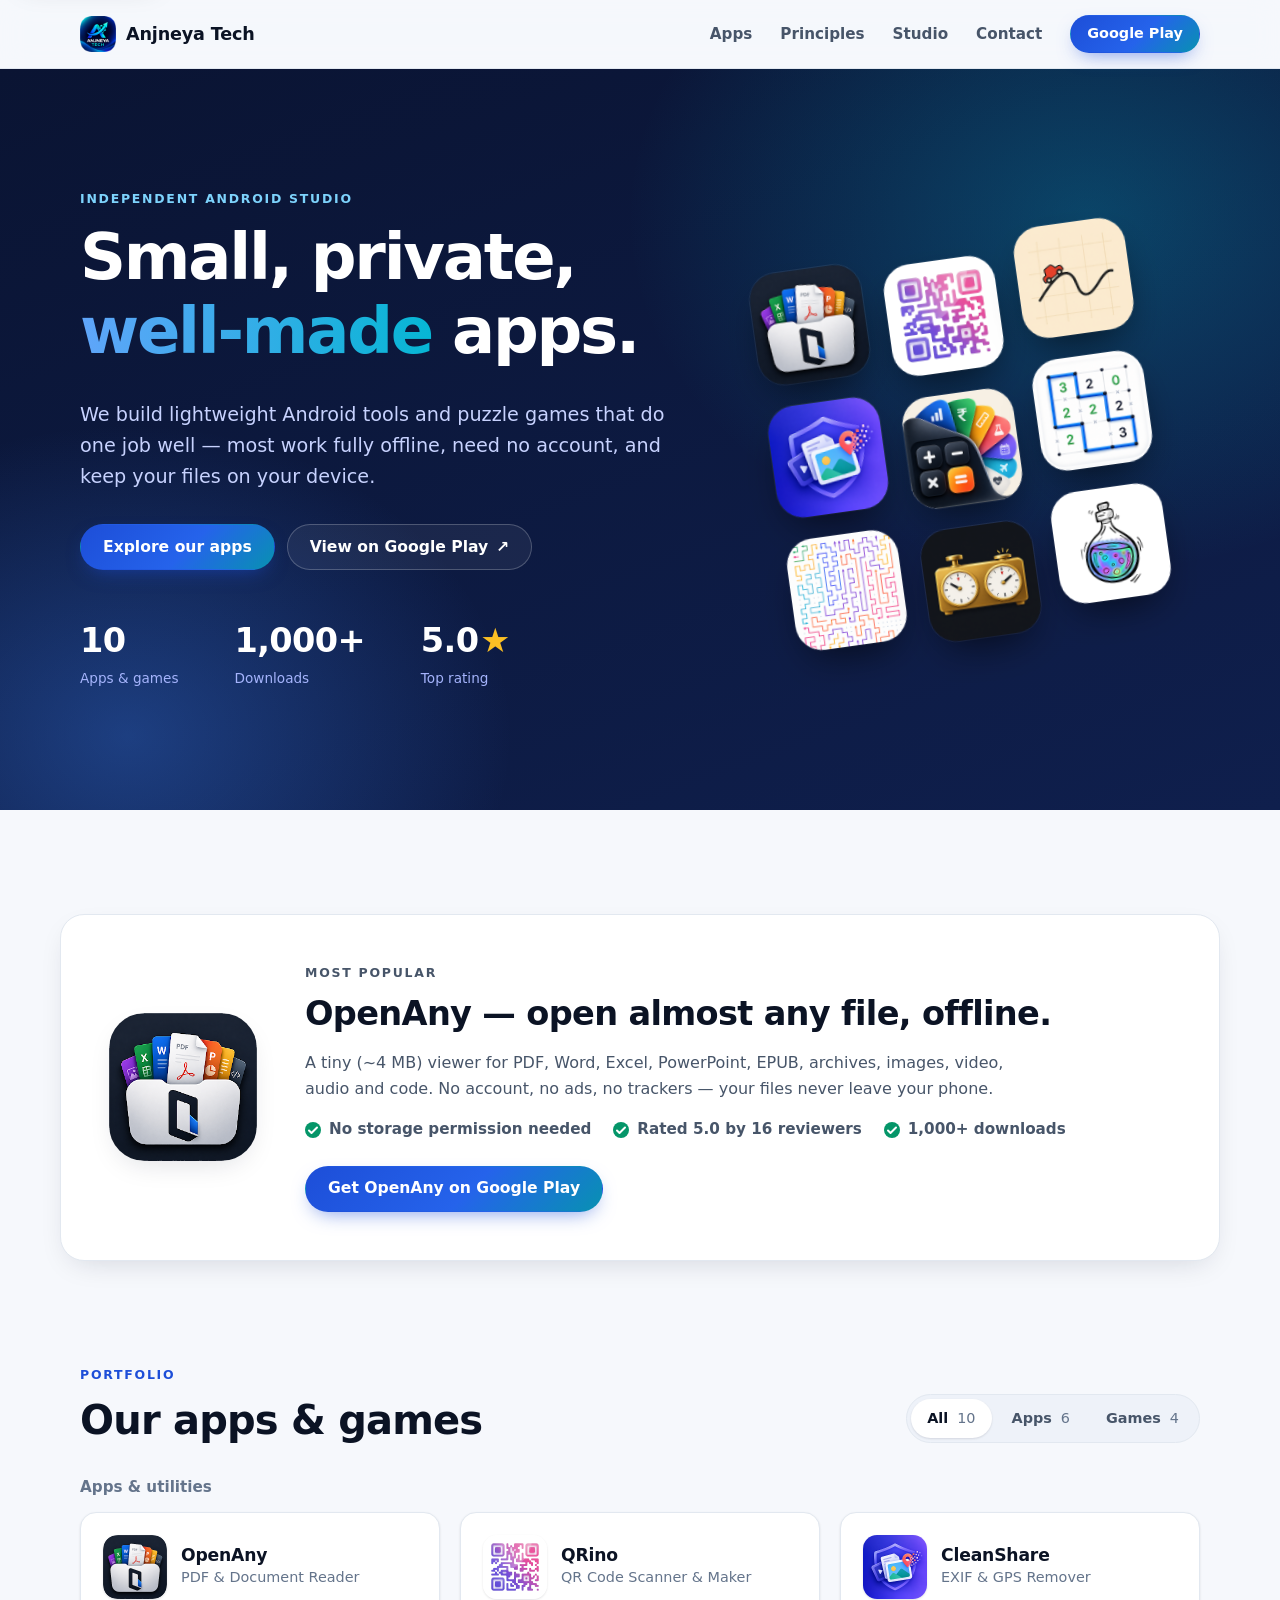
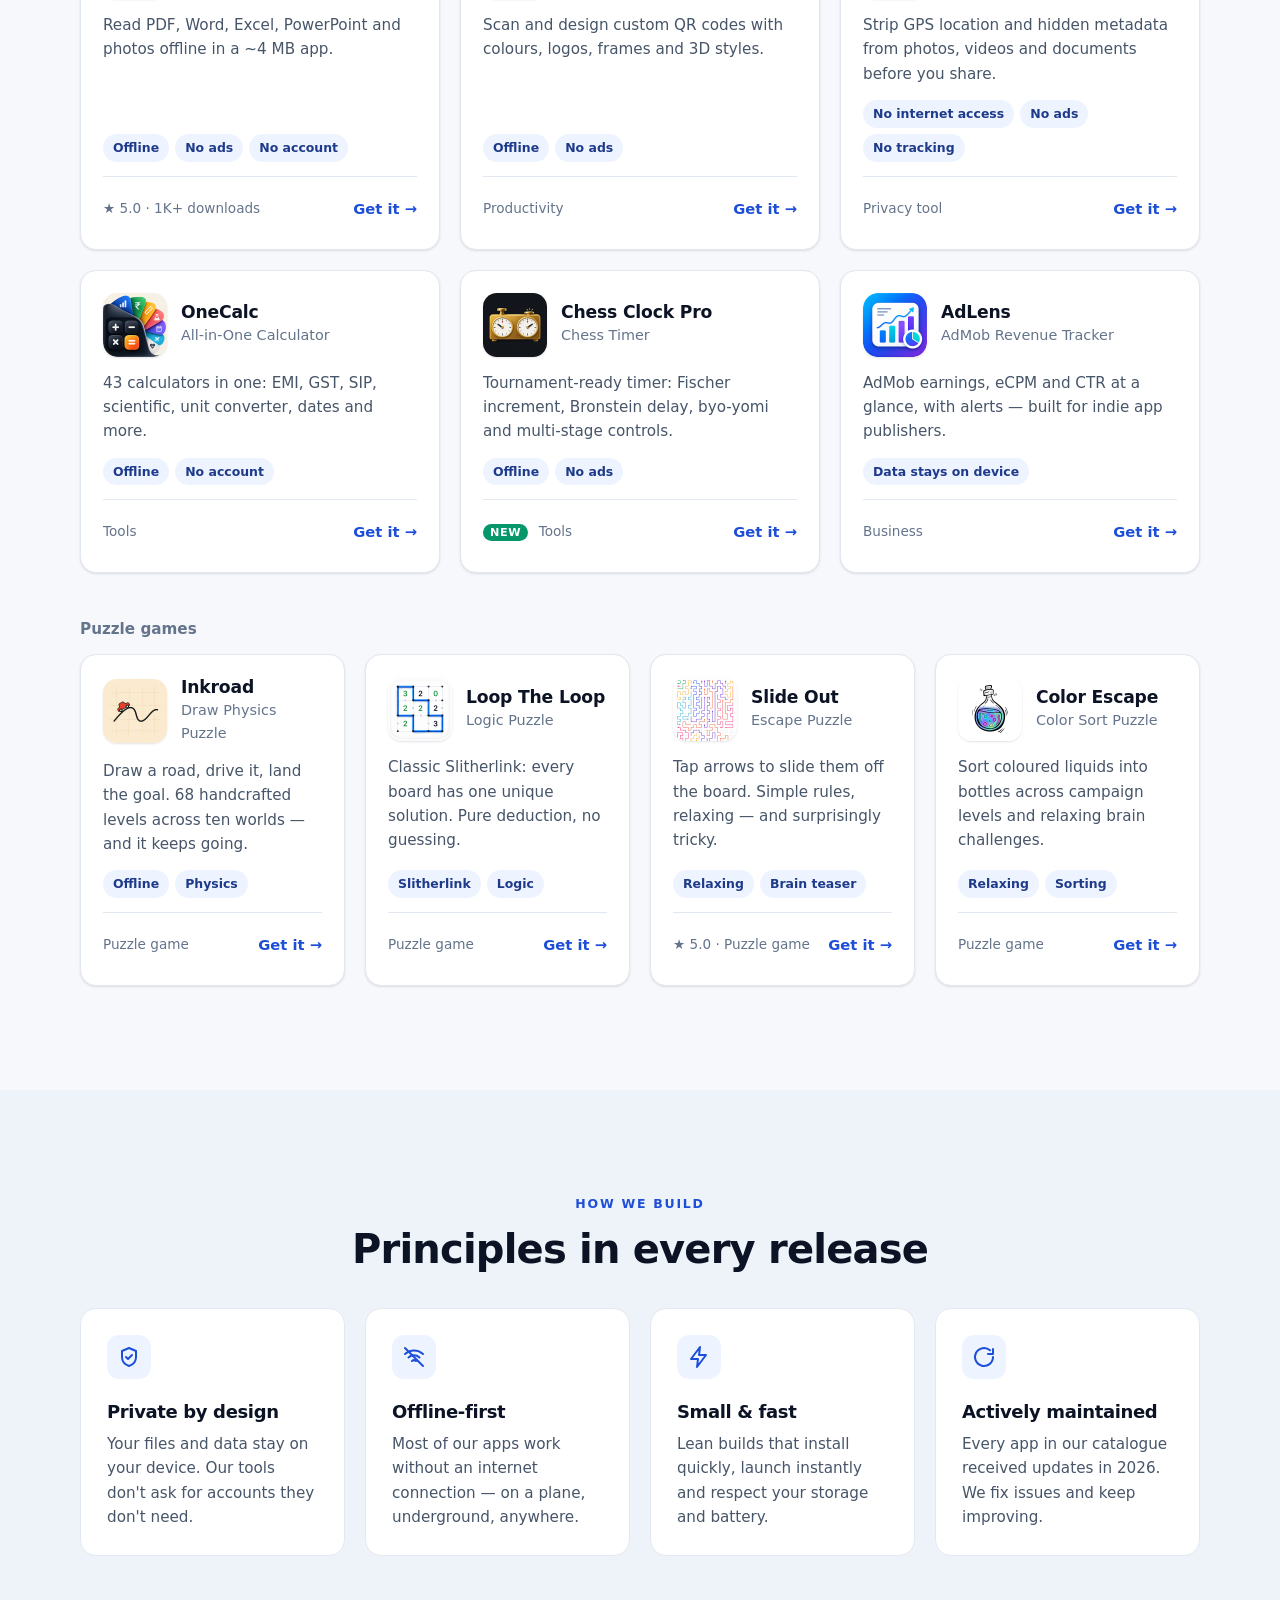
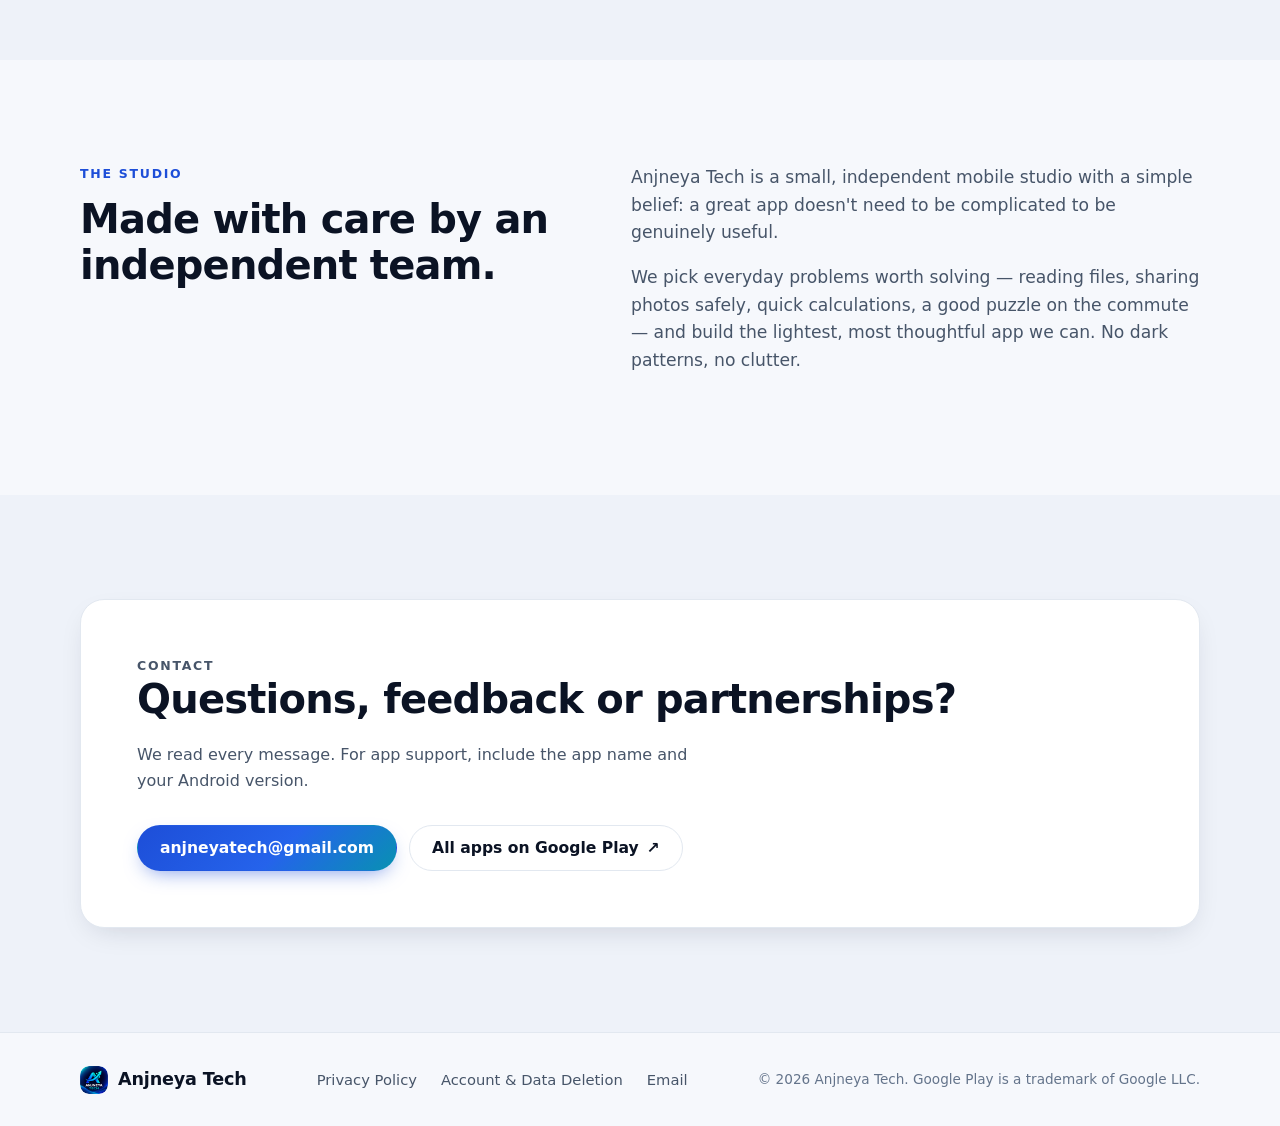
==== commit 16b7826e: "Redesign site with full app catalogue from Google Play - List all 10 published apps and games with s" ====
--- a/index.html
+++ b/index.html
@@ -3,398 +3,289 @@
 <head>
   <meta charset="UTF-8" />
   <meta name="viewport" content="width=device-width, initial-scale=1.0" />
-  <title>Anjneya Tech — Apps That Make Life Better</title>
-  <meta name="description" content="Anjneya Tech is a mobile app studio crafting fun, lightweight, and useful apps — from learning tools to puzzle games and privacy utilities." />
-  <meta name="theme-color" content="#07070b" />
-  <meta property="og:title" content="Anjneya Tech — Apps That Make Life Better" />
-  <meta property="og:description" content="A small studio building beautiful, lightweight mobile apps for everyday life." />
+  <meta http-equiv="Content-Security-Policy" content="default-src 'self'; script-src 'self'; style-src 'self'; img-src 'self' data:; font-src 'self'; connect-src 'none'; object-src 'none'; base-uri 'self'; form-action 'none'; upgrade-insecure-requests" />
+  <meta name="referrer" content="strict-origin-when-cross-origin" />
+  <title>Anjneya Tech — Private, offline-first Android apps &amp; puzzle games</title>
+  <meta name="description" content="Anjneya Tech is an independent studio building lightweight, privacy-respecting Android apps and puzzle games: OpenAny, QRino, CleanShare, OneCalc, Chess Clock Pro, AdLens, Inkroad, Loop The Loop, Slide Out and Color Escape." />
+  <link rel="canonical" href="https://anjneyatech-official.github.io/" />
+  <meta name="theme-color" content="#0a1433" />
+  <meta name="color-scheme" content="light dark" />
   <meta property="og:type" content="website" />
-  <link rel="preconnect" href="https://fonts.googleapis.com" />
-  <link rel="preconnect" href="https://fonts.gstatic.com" crossorigin />
-  <link href="https://fonts.googleapis.com/css2?family=Space+Grotesk:wght@500;600;700&family=Inter:wght@400;500;600;700;800&display=swap" rel="stylesheet" />
+  <meta property="og:site_name" content="Anjneya Tech" />
+  <meta property="og:title" content="Anjneya Tech — Private, offline-first Android apps &amp; games" />
+  <meta property="og:description" content="Lightweight, privacy-respecting Android apps and puzzle games from an independent studio." />
+  <meta property="og:url" content="https://anjneyatech-official.github.io/" />
+  <meta property="og:image" content="https://anjneyatech-official.github.io/assets/logo-512.png" />
+  <meta name="twitter:card" content="summary" />
+  <link rel="icon" type="image/png" sizes="48x48" href="assets/favicon-48.png" />
+  <link rel="apple-touch-icon" href="assets/apple-touch-icon.png" />
   <link rel="stylesheet" href="style.css" />
+  <script type="application/ld+json">
+  {
+    "@context": "https://schema.org",
+    "@type": "Organization",
+    "name": "Anjneya Tech",
+    "url": "https://anjneyatech-official.github.io/",
+    "logo": "https://anjneyatech-official.github.io/assets/logo-512.png",
+    "email": "anjneyatech@gmail.com",
+    "sameAs": ["https://play.google.com/store/apps/dev?id=4810421852702262741"]
+  }
+  </script>
+  <script src="main.js" defer></script>
 </head>
 <body>
-
-  <!-- SCROLL PROGRESS -->
-  <div class="scroll-progress" id="scrollProgress"></div>
-
-  <!-- BACKGROUND -->
-  <div class="bg-fx" aria-hidden="true">
-    <div class="aurora a1"></div>
-    <div class="aurora a2"></div>
-    <div class="aurora a3"></div>
-    <div class="grid-overlay"></div>
-    <div class="noise"></div>
-  </div>
-
-  <!-- NAV -->
-  <nav class="nav" id="navbar">
-    <div class="nav-inner">
-      <a href="#top" class="logo magnetic">
-        <span class="logo-mark">A</span>
-        <span class="logo-text">Anjneya<strong>Tech</strong></span>
+  <a class="skip-link" href="#main">Skip to content</a>
+
+  <header class="site-header" id="top">
+    <div class="container header-inner">
+      <a href="#top" class="brand" aria-label="Anjneya Tech home">
+        <img src="assets/logo-96.png" width="36" height="36" alt="" />
+        <span>Anjneya <b>Tech</b></span>
       </a>
-      <ul class="nav-links">
-        <li><a href="#apps">Apps</a></li>
-        <li><a href="#features">Why Us</a></li>
-        <li><a href="#about">About</a></li>
-        <li><a href="#contact">Contact</a></li>
-      </ul>
-      <a href="https://play.google.com/store/apps/developer?id=Anjneya+Tech" target="_blank" rel="noopener" class="btn btn-primary btn-sm nav-cta magnetic">Get the Apps</a>
-      <button class="hamburger" id="hamburger" aria-label="Toggle menu" aria-expanded="false">
-        <span></span><span></span><span></span>
+      <button class="nav-toggle" type="button" aria-expanded="false" aria-controls="site-nav" aria-label="Open menu">
+        <span></span><span></span>
       </button>
-    </div>
-    <div class="nav-mobile" id="navMobile">
-      <a href="#apps">Apps</a>
-      <a href="#features">Why Us</a>
-      <a href="#about">About</a>
-      <a href="#contact">Contact</a>
-      <a href="https://play.google.com/store/apps/developer?id=Anjneya+Tech" target="_blank" rel="noopener" class="btn btn-primary btn-full">Get the Apps</a>
-    </div>
-  </nav>
-
-  <!-- HERO -->
-  <header class="hero" id="top">
-    <div class="spotlight" id="spotlight"></div>
-    <div class="hero-grid">
-      <div class="hero-content">
-        <span class="badge reveal">
-          <span class="badge-dot"></span> Mobile App Studio · India
-        </span>
-        <h1 class="hero-title reveal" data-delay="1">
-          Apps That
-          <span class="grad-text">Make Life Better.</span>
-        </h1>
-        <p class="hero-sub reveal" data-delay="2">
-          We're a small studio building lightweight, beautiful mobile apps —
-          from learning tools to puzzle games and privacy utilities.
-          Simple, fast, and made to fit your day.
-        </p>
-        <div class="hero-cta reveal" data-delay="3">
-          <a href="#apps" class="btn btn-primary magnetic">
-            Explore Apps
-            <svg width="18" height="18" viewBox="0 0 24 24" fill="none" stroke="currentColor" stroke-width="2.4" stroke-linecap="round" stroke-linejoin="round"><path d="M5 12h14M13 6l6 6-6 6"/></svg>
-          </a>
-          <a href="#about" class="btn btn-ghost magnetic">About the Studio</a>
-        </div>
-        <div class="hero-meta reveal" data-delay="4">
-          <div class="avatars">
-            <span style="background:linear-gradient(135deg,#a78bfa,#6366f1)">🧩</span>
-            <span style="background:linear-gradient(135deg,#fbbf24,#fb7185)">🔤</span>
-            <span style="background:linear-gradient(135deg,#22d3ee,#3b82f6)">🔒</span>
-          </div>
-          <p><strong>50,000+</strong> downloads &amp; counting on Google Play</p>
-        </div>
-      </div>
-
-      <div class="hero-visual reveal" data-delay="3">
-        <div class="phone tilt" id="phone">
-          <div class="phone-glow"></div>
-          <div class="phone-notch"></div>
-          <div class="phone-screen">
-            <div class="ph-statusbar">
-              <span>9:41</span>
-              <span class="ph-dots"><i></i><i></i><i></i></span>
-            </div>
-            <div class="ph-stage" id="phoneStage">
-              <!-- app slides injected by JS -->
-            </div>
-            <div class="ph-dock">
-              <span></span><span></span><span></span><span></span>
-            </div>
-          </div>
-        </div>
-        <div class="float-chip c1">⭐ 4.8 avg rating</div>
-        <div class="float-chip c2">⚡ Under 15&nbsp;MB</div>
-        <div class="float-chip c3">🔒 Privacy-first</div>
-      </div>
-    </div>
-
-    <!-- MARQUEE -->
-    <div class="marquee" aria-hidden="true">
-      <div class="marquee-track">
-        <span>Education</span><i>✦</i><span>Puzzle Games</span><i>✦</i><span>Privacy</span><i>✦</i>
-        <span>Productivity</span><i>✦</i><span>Offline-ready</span><i>✦</i><span>Lightweight</span><i>✦</i>
-        <span>Education</span><i>✦</i><span>Puzzle Games</span><i>✦</i><span>Privacy</span><i>✦</i>
-        <span>Productivity</span><i>✦</i><span>Offline-ready</span><i>✦</i><span>Lightweight</span><i>✦</i>
-      </div>
+      <nav class="site-nav" id="site-nav" aria-label="Main">
+        <a href="#apps">Apps</a>
+        <a href="#principles">Principles</a>
+        <a href="#about">Studio</a>
+        <a href="#contact">Contact</a>
+        <a class="btn btn-sm btn-primary" href="https://play.google.com/store/apps/dev?id=4810421852702262741" rel="noopener noreferrer" target="_blank">Google Play</a>
+      </nav>
     </div>
   </header>
 
-  <!-- STATS -->
-  <section class="stats">
-    <div class="container stats-row">
-      <div class="stat-item reveal">
-        <span class="stat-num" data-target="50000">0</span><span class="stat-suffix">+</span>
-        <span class="stat-label">Downloads</span>
-      </div>
-      <div class="stat-item reveal" data-delay="1">
-        <span class="stat-num" data-target="3">0</span>
-        <span class="stat-label">Apps Published</span>
-      </div>
-      <div class="stat-item reveal" data-delay="2">
-        <span class="stat-num" data-target="4">0</span><span class="stat-suffix">.8★</span>
-        <span class="stat-label">Avg. Rating</span>
-      </div>
-      <div class="stat-item reveal" data-delay="3">
-        <span class="stat-num" data-target="100">0</span><span class="stat-suffix">%</span>
-        <span class="stat-label">Free to Install</span>
-      </div>
-    </div>
-  </section>
-
-  <!-- APPS -->
-  <section class="section apps-section" id="apps">
-    <div class="container">
-      <div class="section-header reveal">
-        <span class="section-tag">Our Apps</span>
-        <h2>Apps You'll <span class="grad-text">Actually Love</span></h2>
-        <p>Three apps, one promise — useful, beautiful, and respectful of your time.</p>
-      </div>
-
-      <div class="apps-grid">
-
-        <!-- Hexora -->
-        <article class="app-card tilt featured reveal">
-          <div class="card-sheen"></div>
-          <div class="app-thumb" style="--g1:#a855f7; --g2:#6366f1;">
-            <span class="app-glyph">🧩</span>
-            <span class="thumb-ring"></span>
-          </div>
-          <div class="app-body">
-            <div class="app-tags">
-              <span class="tag tag-featured">★ Featured</span>
-              <span class="tag">Puzzle</span>
-            </div>
-            <h3>Hexora: Hex Word Puzzle</h3>
-            <p>A fresh take on word puzzles on a hexagonal board. Chain letters, build words, and stretch your vocabulary one clever move at a time.</p>
-            <div class="app-meta">
-              <span>🎯 Puzzle</span><span>📱 Android</span><span>⭐ 4.5+</span>
-            </div>
-            <a href="https://play.google.com/store/apps/details?id=com.hexora.ajtech" target="_blank" rel="noopener" class="btn btn-primary btn-sm btn-store">
-              <svg width="16" height="16" viewBox="0 0 24 24" fill="currentColor"><path d="M3.18 23.76c.2.11.43.17.67.17.27 0 .54-.07.78-.22l15.94-9.39c.45-.27.73-.75.73-1.27 0-.52-.28-1-.73-1.27L4.63.39C4.17.12 3.59.1 3.11.36 2.63.62 2.33 1.13 2.33 1.68v20.47c0 .55.3 1.06.85 1.61z"/></svg>
-              Get on Play Store
-            </a>
-          </div>
-        </article>
-
-        <!-- AlphaLeap -->
-        <article class="app-card tilt reveal" data-delay="1">
-          <div class="card-sheen"></div>
-          <div class="app-thumb" style="--g1:#fbbf24; --g2:#fb7185;">
-            <span class="app-glyph">🔤</span>
-            <span class="thumb-ring"></span>
-          </div>
-          <div class="app-body">
-            <div class="app-tags">
-              <span class="tag tag-hot">🔥 Popular</span>
-              <span class="tag">Education</span>
-            </div>
-            <h3>AlphaLeap: ABC Learning</h3>
-            <p>Learning made playful. Kids pick up alphabets, words, and early concepts through bright, interactive activities they'll keep coming back to.</p>
-            <div class="app-meta">
-              <span>🎯 Education</span><span>📱 Android</span><span>⭐ 4.8+</span>
-            </div>
-            <a href="https://play.google.com/store/apps/details?id=com.alphaleap.app" target="_blank" rel="noopener" class="btn btn-primary btn-sm btn-store">
-              <svg width="16" height="16" viewBox="0 0 24 24" fill="currentColor"><path d="M3.18 23.76c.2.11.43.17.67.17.27 0 .54-.07.78-.22l15.94-9.39c.45-.27.73-.75.73-1.27 0-.52-.28-1-.73-1.27L4.63.39C4.17.12 3.59.1 3.11.36 2.63.62 2.33 1.13 2.33 1.68v20.47c0 .55.3 1.06.85 1.61z"/></svg>
-              Get on Play Store
-            </a>
-          </div>
-        </article>
-
-        <!-- Obscura -->
-        <article class="app-card tilt reveal" data-delay="2">
-          <div class="card-sheen"></div>
-          <div class="app-thumb" style="--g1:#22d3ee; --g2:#3b82f6;">
-            <span class="app-glyph">🔒</span>
-            <span class="thumb-ring"></span>
-          </div>
-          <div class="app-body">
-            <div class="app-tags">
-              <span class="tag">Privacy</span>
-              <span class="tag">Utility</span>
-            </div>
-            <h3>Obscura: Private Notes &amp; Vault</h3>
-            <p>A secure home for what matters. Store private notes behind encryption, lock your sensitive info away, and keep your peace of mind.</p>
-            <div class="app-meta">
-              <span>🎯 Utility</span><span>📱 Android</span><span>⭐ 4.6+</span>
-            </div>
-            <a href="https://play.google.com/store/apps/details?id=com.obscura.app" target="_blank" rel="noopener" class="btn btn-primary btn-sm btn-store">
-              <svg width="16" height="16" viewBox="0 0 24 24" fill="currentColor"><path d="M3.18 23.76c.2.11.43.17.67.17.27 0 .54-.07.78-.22l15.94-9.39c.45-.27.73-.75.73-1.27 0-.52-.28-1-.73-1.27L4.63.39C4.17.12 3.59.1 3.11.36 2.63.62 2.33 1.13 2.33 1.68v20.47c0 .55.3 1.06.85 1.61z"/></svg>
-              Get on Play Store
-            </a>
-          </div>
-        </article>
-
-      </div>
-    </div>
-  </section>
-
-  <!-- FEATURES -->
-  <section class="section features-section" id="features">
-    <div class="container">
-      <div class="section-header reveal">
-        <span class="section-tag">Why Anjneya Tech</span>
-        <h2>Built Small. <span class="grad-text">Done Right.</span></h2>
-        <p>The details we sweat so you never have to think about them.</p>
-      </div>
-      <div class="features-grid">
-        <div class="feature-card reveal">
-          <span class="feature-icon">⚡</span>
-          <h3>Fast &amp; Lightweight</h3>
-          <p>Every app is tuned to launch instantly and stay under 15&nbsp;MB — no bloat, no waiting.</p>
-        </div>
-        <div class="feature-card reveal" data-delay="1">
-          <span class="feature-icon">🔒</span>
-          <h3>Privacy-First</h3>
-          <p>Your data stays on your device. We collect the minimum and never sell what we don't take.</p>
-        </div>
-        <div class="feature-card reveal" data-delay="2">
-          <span class="feature-icon">🎨</span>
-          <h3>Beautiful by Default</h3>
-          <p>Clean, modern interfaces that feel good to use — design is never an afterthought.</p>
-        </div>
-        <div class="feature-card reveal">
-          <span class="feature-icon">📶</span>
-          <h3>Works Offline</h3>
-          <p>No connection? No problem. Our core experiences run fully offline, anywhere.</p>
-        </div>
-        <div class="feature-card reveal" data-delay="1">
-          <span class="feature-icon">🆓</span>
-          <h3>Free to Install</h3>
-          <p>Download and start using in seconds. No paywalls between you and the good stuff.</p>
-        </div>
-        <div class="feature-card reveal" data-delay="2">
-          <span class="feature-icon">🔄</span>
-          <h3>Always Improving</h3>
-          <p>Regular updates driven by real feedback. We ship, we listen, we make it better.</p>
-        </div>
-      </div>
-    </div>
-  </section>
-
-  <!-- ABOUT -->
-  <section class="section about-section" id="about">
-    <div class="container about-grid">
-      <div class="about-visual reveal">
-        <div class="about-orb">
-          <span class="orb-core">A</span>
-          <span class="orbit o1"><i>🧩</i></span>
-          <span class="orbit o2"><i>🔤</i></span>
-          <span class="orbit o3"><i>🔒</i></span>
-        </div>
-      </div>
-      <div class="about-text reveal" data-delay="1">
-        <span class="section-tag">About the Studio</span>
-        <h2>Small Studio. <span class="grad-text">Big Care.</span></h2>
-        <p>Anjneya Tech is an independent mobile studio with a simple belief: a great app doesn't need to be complicated to be genuinely useful.</p>
-        <p>We pick problems worth solving — learning, focus, privacy, play — then build the lightest, most thoughtful app we can. No dark patterns, no clutter. Just craft.</p>
-        <div class="about-values">
-          <div class="value-pill">🚀 Fast &amp; Light</div>
-          <div class="value-pill">🎨 Clean Design</div>
-          <div class="value-pill">🔒 Secure &amp; Private</div>
-          <div class="value-pill">❤️ Made with Care</div>
-        </div>
-      </div>
-    </div>
-  </section>
-
-  <!-- CTA BAND -->
-  <section class="section cta-band-section">
-    <div class="container">
-      <div class="cta-band reveal">
-        <div class="cta-band-glow"></div>
-        <h2>Find your next favorite app.</h2>
-        <p>Browse the full Anjneya Tech collection on Google Play.</p>
-        <a href="https://play.google.com/store/apps/developer?id=Anjneya+Tech" target="_blank" rel="noopener" class="btn btn-light magnetic">
-          <svg width="18" height="18" viewBox="0 0 24 24" fill="currentColor"><path d="M3.18 23.76c.2.11.43.17.67.17.27 0 .54-.07.78-.22l15.94-9.39c.45-.27.73-.75.73-1.27 0-.52-.28-1-.73-1.27L4.63.39C4.17.12 3.59.1 3.11.36 2.63.62 2.33 1.13 2.33 1.68v20.47c0 .55.3 1.06.85 1.61z"/></svg>
-          View All Apps on Play Store
-        </a>
-      </div>
-    </div>
-  </section>
-
-  <!-- CONTACT -->
-  <section class="section contact-section" id="contact">
-    <div class="container">
-      <div class="section-header reveal">
-        <span class="section-tag">Get In Touch</span>
-        <h2>Say <span class="grad-text">Hello</span></h2>
-        <p>Feedback, a collaboration idea, or just want to chat? We'd love to hear from you.</p>
-      </div>
-      <div class="contact-grid">
-        <div class="contact-info reveal">
-          <a class="contact-item" href="mailto:contact@anjneyatech.com">
-            <span class="ci-icon">📧</span>
-            <div><strong>Email Us</strong><span>contact@anjneyatech.com</span></div>
-          </a>
-          <a class="contact-item" href="https://play.google.com/store/apps/developer?id=Anjneya+Tech" target="_blank" rel="noopener">
-            <span class="ci-icon">📱</span>
-            <div><strong>Google Play</strong><span>Anjneya Tech on Play Store</span></div>
-          </a>
-          <a class="contact-item" href="/app-ads.txt">
-            <span class="ci-icon">🌐</span>
-            <div><strong>Developer Policy</strong><span>View app-ads.txt</span></div>
-          </a>
-        </div>
-        <form class="contact-form reveal" data-delay="1" id="contactForm">
-          <div class="form-group">
-            <input type="text" name="name" placeholder="Your Name" required />
-          </div>
-          <div class="form-group">
-            <input type="email" name="email" placeholder="Your Email" required />
-          </div>
-          <div class="form-group">
-            <textarea rows="4" name="message" placeholder="Your Message" required></textarea>
-          </div>
-          <button type="submit" class="btn btn-primary btn-full">
-            Send Message
-            <svg width="18" height="18" viewBox="0 0 24 24" fill="none" stroke="currentColor" stroke-width="2.2" stroke-linecap="round" stroke-linejoin="round"><path d="M22 2 11 13M22 2l-7 20-4-9-9-4 20-7z"/></svg>
-          </button>
-          <div class="form-success" id="formSuccess">✅ Message sent! We'll get back to you soon.</div>
-        </form>
-      </div>
-    </div>
-  </section>
-
-  <!-- FOOTER -->
-  <footer class="footer">
+  <main id="main">
+    <section class="hero">
+      <div class="container hero-inner">
+        <div class="hero-copy">
+          <p class="eyebrow">Independent Android studio</p>
+          <h1>Small, private, <span class="grad nowrap">well&#8209;made</span> apps.</h1>
+          <p class="lede">We build lightweight Android tools and puzzle games that do one job well — most work fully offline, need no account, and keep your files on your device.</p>
+          <div class="hero-cta">
+            <a class="btn btn-primary" href="#apps">Explore our apps</a>
+            <a class="btn btn-ghost" href="https://play.google.com/store/apps/dev?id=4810421852702262741" rel="noopener noreferrer" target="_blank">View on Google Play <span aria-hidden="true">↗</span></a>
+          </div>
+          <dl class="stats">
+            <div><dt>Apps &amp; games</dt><dd>10</dd></div>
+            <div><dt>Downloads</dt><dd>1,000+</dd></div>
+            <div><dt>Top rating</dt><dd>5.0<span aria-hidden="true">★</span></dd></div>
+          </dl>
+        </div>
+        <div class="hero-art" aria-hidden="true">
+          <img src="assets/icons/openany.webp" alt="" width="96" height="96" />
+          <img src="assets/icons/qrino.webp" alt="" width="96" height="96" />
+          <img src="assets/icons/inkroad.webp" alt="" width="96" height="96" />
+          <img src="assets/icons/metadataremover.webp" alt="" width="96" height="96" />
+          <img src="assets/icons/onecalc.webp" alt="" width="96" height="96" />
+          <img src="assets/icons/looptheloop.webp" alt="" width="96" height="96" />
+          <img src="assets/icons/slideout.webp" alt="" width="96" height="96" />
+          <img src="assets/icons/chessclockpro.webp" alt="" width="96" height="96" />
+          <img src="assets/icons/colorescape.webp" alt="" width="96" height="96" />
+        </div>
+      </div>
+    </section>
+
+    <section class="section spotlight-section" aria-labelledby="spotlight-title">
+      <div class="container spotlight">
+        <img class="spotlight-icon" src="assets/icons/openany.webp" alt="OpenAny app icon" width="128" height="128" loading="lazy" />
+        <div>
+          <p class="eyebrow">Most popular</p>
+          <h2 id="spotlight-title">OpenAny — open almost any file, offline.</h2>
+          <p>A tiny (~4&nbsp;MB) viewer for PDF, Word, Excel, PowerPoint, EPUB, archives, images, video, audio and code. No account, no ads, no trackers — your files never leave your phone.</p>
+          <ul class="checks">
+            <li>No storage permission needed</li>
+            <li>Rated 5.0 by 16 reviewers</li>
+            <li>1,000+ downloads</li>
+          </ul>
+          <a class="btn btn-primary" href="https://play.google.com/store/apps/details?id=com.ajtech.openany" rel="noopener noreferrer" target="_blank">Get OpenAny on Google Play</a>
+        </div>
+      </div>
+    </section>
+
+    <section class="section" id="apps" aria-labelledby="apps-title">
+      <div class="container">
+        <div class="section-head">
+          <div>
+            <p class="eyebrow">Portfolio</p>
+            <h2 id="apps-title">Our apps &amp; games</h2>
+          </div>
+          <div class="filters" role="group" aria-label="Filter apps">
+            <button type="button" data-filter="all" aria-pressed="true">All <span>10</span></button>
+            <button type="button" data-filter="app" aria-pressed="false">Apps <span>6</span></button>
+            <button type="button" data-filter="game" aria-pressed="false">Games <span>4</span></button>
+          </div>
+        </div>
+
+        <div class="app-group" data-group="app">
+          <h3 class="group-title">Apps &amp; utilities</h3>
+        <ul class="app-grid">
+          <li class="app-card" data-type="app">
+            <div class="app-top"><img src="assets/icons/openany.webp" alt="" width="64" height="64" loading="lazy" />
+              <div><h4>OpenAny</h4><p class="app-sub">PDF &amp; Document Reader</p></div></div>
+            <p>Read PDF, Word, Excel, PowerPoint and photos offline in a ~4&nbsp;MB app.</p>
+            <ul class="tags"><li>Offline</li><li>No ads</li><li>No account</li></ul>
+            <div class="app-foot"><span class="meta">★ 5.0 · 1K+ downloads</span>
+              <a href="https://play.google.com/store/apps/details?id=com.ajtech.openany" rel="noopener noreferrer" target="_blank" aria-label="Get OpenAny on Google Play">Get it <span aria-hidden="true">→</span></a></div>
+          </li>
+          <li class="app-card" data-type="app">
+            <div class="app-top"><img src="assets/icons/qrino.webp" alt="" width="64" height="64" loading="lazy" />
+              <div><h4>QRino</h4><p class="app-sub">QR Code Scanner &amp; Maker</p></div></div>
+            <p>Scan and design custom QR codes with colours, logos, frames and 3D styles.</p>
+            <ul class="tags"><li>Offline</li><li>No ads</li></ul>
+            <div class="app-foot"><span class="meta">Productivity</span>
+              <a href="https://play.google.com/store/apps/details?id=com.ajtech.qrino" rel="noopener noreferrer" target="_blank" aria-label="Get QRino on Google Play">Get it <span aria-hidden="true">→</span></a></div>
+          </li>
+          <li class="app-card" data-type="app">
+            <div class="app-top"><img src="assets/icons/metadataremover.webp" alt="" width="64" height="64" loading="lazy" />
+              <div><h4>CleanShare</h4><p class="app-sub">EXIF &amp; GPS Remover</p></div></div>
+            <p>Strip GPS location and hidden metadata from photos, videos and documents before you share.</p>
+            <ul class="tags"><li>No internet access</li><li>No ads</li><li>No tracking</li></ul>
+            <div class="app-foot"><span class="meta">Privacy tool</span>
+              <a href="https://play.google.com/store/apps/details?id=com.ajtech.metadataremover" rel="noopener noreferrer" target="_blank" aria-label="Get CleanShare on Google Play">Get it <span aria-hidden="true">→</span></a></div>
+          </li>
+          <li class="app-card" data-type="app">
+            <div class="app-top"><img src="assets/icons/onecalc.webp" alt="" width="64" height="64" loading="lazy" />
+              <div><h4>OneCalc</h4><p class="app-sub">All-in-One Calculator</p></div></div>
+            <p>43 calculators in one: EMI, GST, SIP, scientific, unit converter, dates and more.</p>
+            <ul class="tags"><li>Offline</li><li>No account</li></ul>
+            <div class="app-foot"><span class="meta">Tools</span>
+              <a href="https://play.google.com/store/apps/details?id=com.ajtech.onecalc" rel="noopener noreferrer" target="_blank" aria-label="Get OneCalc on Google Play">Get it <span aria-hidden="true">→</span></a></div>
+          </li>
+          <li class="app-card" data-type="app">
+            <div class="app-top"><img src="assets/icons/chessclockpro.webp" alt="" width="64" height="64" loading="lazy" />
+              <div><h4>Chess Clock Pro</h4><p class="app-sub">Chess Timer</p></div></div>
+            <p>Tournament-ready timer: Fischer increment, Bronstein delay, byo-yomi and multi-stage controls.</p>
+            <ul class="tags"><li>Offline</li><li>No ads</li></ul>
+            <div class="app-foot"><span class="meta"><span class="new">New</span> Tools</span>
+              <a href="https://play.google.com/store/apps/details?id=com.ajtech.chessclockpro" rel="noopener noreferrer" target="_blank" aria-label="Get Chess Clock Pro on Google Play">Get it <span aria-hidden="true">→</span></a></div>
+          </li>
+          <li class="app-card" data-type="app">
+            <div class="app-top"><img src="assets/icons/adlens.webp" alt="" width="64" height="64" loading="lazy" />
+              <div><h4>AdLens</h4><p class="app-sub">AdMob Revenue Tracker</p></div></div>
+            <p>AdMob earnings, eCPM and CTR at a glance, with alerts — built for indie app publishers.</p>
+            <ul class="tags"><li>Data stays on device</li></ul>
+            <div class="app-foot"><span class="meta">Business</span>
+              <a href="https://play.google.com/store/apps/details?id=com.ajtech.adlens" rel="noopener noreferrer" target="_blank" aria-label="Get AdLens on Google Play">Get it <span aria-hidden="true">→</span></a></div>
+          </li>
+        </ul>
+        </div>
+        <div class="app-group" data-group="game">
+          <h3 class="group-title">Puzzle games</h3>
+        <ul class="app-grid app-grid-4">
+          <li class="app-card" data-type="game">
+            <div class="app-top"><img src="assets/icons/inkroad.webp" alt="" width="64" height="64" loading="lazy" />
+              <div><h4>Inkroad</h4><p class="app-sub">Draw Physics Puzzle</p></div></div>
+            <p>Draw a road, drive it, land the goal. 68 handcrafted levels across ten worlds — and it keeps going.</p>
+            <ul class="tags"><li>Offline</li><li>Physics</li></ul>
+            <div class="app-foot"><span class="meta">Puzzle game</span>
+              <a href="https://play.google.com/store/apps/details?id=com.ajtech.inkroad" rel="noopener noreferrer" target="_blank" aria-label="Get Inkroad on Google Play">Get it <span aria-hidden="true">→</span></a></div>
+          </li>
+          <li class="app-card" data-type="game">
+            <div class="app-top"><img src="assets/icons/looptheloop.webp" alt="" width="64" height="64" loading="lazy" />
+              <div><h4>Loop The Loop</h4><p class="app-sub">Logic Puzzle</p></div></div>
+            <p>Classic Slitherlink: every board has one unique solution. Pure deduction, no guessing.</p>
+            <ul class="tags"><li>Slitherlink</li><li>Logic</li></ul>
+            <div class="app-foot"><span class="meta">Puzzle game</span>
+              <a href="https://play.google.com/store/apps/details?id=com.ajtech.looptheloop" rel="noopener noreferrer" target="_blank" aria-label="Get Loop The Loop on Google Play">Get it <span aria-hidden="true">→</span></a></div>
+          </li>
+          <li class="app-card" data-type="game">
+            <div class="app-top"><img src="assets/icons/slideout.webp" alt="" width="64" height="64" loading="lazy" />
+              <div><h4>Slide Out</h4><p class="app-sub">Escape Puzzle</p></div></div>
+            <p>Tap arrows to slide them off the board. Simple rules, relaxing — and surprisingly tricky.</p>
+            <ul class="tags"><li>Relaxing</li><li>Brain teaser</li></ul>
+            <div class="app-foot"><span class="meta">★ 5.0 · Puzzle game</span>
+              <a href="https://play.google.com/store/apps/details?id=com.ajtech.slideout" rel="noopener noreferrer" target="_blank" aria-label="Get Slide Out on Google Play">Get it <span aria-hidden="true">→</span></a></div>
+          </li>
+          <li class="app-card" data-type="game">
+            <div class="app-top"><img src="assets/icons/colorescape.webp" alt="" width="64" height="64" loading="lazy" />
+              <div><h4>Color Escape</h4><p class="app-sub">Color Sort Puzzle</p></div></div>
+            <p>Sort coloured liquids into bottles across campaign levels and relaxing brain challenges.</p>
+            <ul class="tags"><li>Relaxing</li><li>Sorting</li></ul>
+            <div class="app-foot"><span class="meta">Puzzle game</span>
+              <a href="https://play.google.com/store/apps/details?id=com.axionix.colorescape" rel="noopener noreferrer" target="_blank" aria-label="Get Color Escape on Google Play">Get it <span aria-hidden="true">→</span></a></div>
+          </li>
+        </ul>
+        </div>
+      </div>
+    </section>
+
+    <section class="section section-alt" id="principles" aria-labelledby="principles-title">
+      <div class="container">
+        <div class="section-head center">
+          <div>
+            <p class="eyebrow">How we build</p>
+            <h2 id="principles-title">Principles in every release</h2>
+          </div>
+        </div>
+        <ul class="principles">
+          <li>
+            <svg viewBox="0 0 24 24" aria-hidden="true"><path d="M12 3l7 3v6c0 4.5-3 7.7-7 9-4-1.3-7-4.5-7-9V6l7-3z"/><path d="M9 12l2 2 4-4"/></svg>
+            <h3>Private by design</h3>
+            <p>Your files and data stay on your device. Our tools don't ask for accounts they don't need.</p>
+          </li>
+          <li>
+            <svg viewBox="0 0 24 24" aria-hidden="true"><path d="M3 9a13 13 0 0118 0"/><path d="M6.5 12.5a8 8 0 0111 0"/><path d="M10 16a3 3 0 014 0"/><path d="M3 3l18 18"/></svg>
+            <h3>Offline-first</h3>
+            <p>Most of our apps work without an internet connection — on a plane, underground, anywhere.</p>
+          </li>
+          <li>
+            <svg viewBox="0 0 24 24" aria-hidden="true"><path d="M13 2L4 14h7l-1 8 9-12h-7l1-8z"/></svg>
+            <h3>Small &amp; fast</h3>
+            <p>Lean builds that install quickly, launch instantly and respect your storage and battery.</p>
+          </li>
+          <li>
+            <svg viewBox="0 0 24 24" aria-hidden="true"><path d="M21 12a9 9 0 11-3-6.7"/><path d="M21 4v5h-5"/></svg>
+            <h3>Actively maintained</h3>
+            <p>Every app in our catalogue received updates in 2026. We fix issues and keep improving.</p>
+          </li>
+        </ul>
+      </div>
+    </section>
+
+    <section class="section" id="about" aria-labelledby="about-title">
+      <div class="container about">
+        <div>
+          <p class="eyebrow">The studio</p>
+          <h2 id="about-title">Made with care by an independent team.</h2>
+        </div>
+        <div class="about-copy">
+          <p>Anjneya Tech is a small, independent mobile studio with a simple belief: a great app doesn't need to be complicated to be genuinely useful.</p>
+          <p>We pick everyday problems worth solving — reading files, sharing photos safely, quick calculations, a good puzzle on the commute — and build the lightest, most thoughtful app we can. No dark patterns, no clutter.</p>
+        </div>
+      </div>
+    </section>
+
+    <section class="section section-alt" id="contact" aria-labelledby="contact-title">
+      <div class="container">
+        <div class="contact-card">
+          <div>
+            <p class="eyebrow">Contact</p>
+            <h2 id="contact-title">Questions, feedback or partnerships?</h2>
+            <p>We read every message. For app support, include the app name and your Android version.</p>
+          </div>
+          <div class="contact-actions">
+            <a class="btn btn-primary" href="mailto:anjneyatech@gmail.com">anjneyatech@gmail.com</a>
+            <a class="btn btn-ghost" href="https://play.google.com/store/apps/dev?id=4810421852702262741" rel="noopener noreferrer" target="_blank">All apps on Google Play <span aria-hidden="true">↗</span></a>
+          </div>
+        </div>
+      </div>
+    </section>
+  </main>
+
+  <footer class="site-footer">
     <div class="container footer-inner">
-      <div class="footer-brand">
-        <a href="#top" class="logo">
-          <span class="logo-mark">A</span>
-          <span class="logo-text">Anjneya<strong>Tech</strong></span>
-        </a>
-        <p>Apps that fit your day.</p>
-      </div>
-      <div class="footer-cols">
-        <div class="footer-col">
-          <h4>Explore</h4>
-          <a href="#apps">Apps</a>
-          <a href="#features">Why Us</a>
-          <a href="#about">About</a>
-          <a href="#contact">Contact</a>
-        </div>
-        <div class="footer-col">
-          <h4>Legal</h4>
-          <a href="privacy.html">Privacy Policy</a>
-          <a href="/app-ads.txt">app-ads.txt</a>
-        </div>
-        <div class="footer-col">
-          <h4>Get the Apps</h4>
-          <a href="https://play.google.com/store/apps/developer?id=Anjneya+Tech" target="_blank" rel="noopener">Google Play</a>
-          <a href="mailto:contact@anjneyatech.com">Email Us</a>
-        </div>
-      </div>
-    </div>
-    <div class="footer-bottom">
-      <p>© 2025 Anjneya Tech. All rights reserved.</p>
-      <p>Built with ❤️ in India.</p>
+      <a href="#top" class="brand" aria-label="Back to top">
+        <img src="assets/logo-96.png" width="28" height="28" alt="" loading="lazy" />
+        <span>Anjneya <b>Tech</b></span>
+      </a>
+      <nav aria-label="Legal">
+        <a href="privacy.html">Privacy Policy</a>
+        <a href="delete-account.html">Account &amp; Data Deletion</a>
+        <a href="mailto:anjneyatech@gmail.com">Email</a>
+      </nav>
+      <p>© <span id="year">2026</span> Anjneya Tech. Google Play is a trademark of Google LLC.</p>
     </div>
   </footer>
-
-  <script src="main.js"></script>
 </body>
 </html>
--- a/style.css
+++ b/style.css
@@ -1,482 +1,310 @@
-/* ============================================
-   ANJNEYA TECH — style.css  (redesign 2025)
-   ============================================ */
+/* ==========================================================
+   Anjneya Tech — site styles
+   Tokens → base → layout → components → pages → responsive
+   ========================================================== */
 
 :root {
-  /* surfaces */
-  --bg: #07070b;
-  --bg2: #0d0e15;
-  --bg3: #14151f;
-  --surface: rgba(255, 255, 255, 0.035);
-  --surface-2: rgba(255, 255, 255, 0.06);
-  --card-bg: rgba(255, 255, 255, 0.035);
-  --border: rgba(255, 255, 255, 0.08);
-  --border-strong: rgba(255, 255, 255, 0.16);
-
-  /* text */
-  --text: #f1f2f8;
-  --text-dim: #a6a9bd;
-  --text-muted: #6c7088;
-
-  /* brand */
-  --violet: #a78bfa;
-  --indigo: #6366f1;
-  --cyan: #22d3ee;
-  --coral: #fb7185;
-  --amber: #fbbf24;
-  --accent: #a78bfa;
-  --grad: linear-gradient(120deg, #a78bfa 0%, #6366f1 45%, #22d3ee 100%);
-  --grad-warm: linear-gradient(120deg, #fbbf24, #fb7185);
-
-  /* shape */
-  --radius: 20px;
-  --radius-sm: 12px;
-  --shadow: 0 20px 60px rgba(0, 0, 0, 0.45);
-  --shadow-glow: 0 12px 40px rgba(99, 102, 241, 0.35);
-
-  --font-display: 'Space Grotesk', sans-serif;
-  --font-body: 'Inter', sans-serif;
-  --ease: cubic-bezier(0.22, 1, 0.36, 1);
-  --t: 0.4s var(--ease);
-}
-
-*, *::before, *::after { box-sizing: border-box; margin: 0; padding: 0; }
-
-html { scroll-behavior: smooth; -webkit-font-smoothing: antialiased; }
-
+  --bg: #f6f8fc;
+  --bg-alt: #eef2f9;
+  --surface: #ffffff;
+  --text: #0b1324;
+  --text-2: #475569;
+  --text-3: #64748b;
+  --border: #e2e8f0;
+  --brand: #1d4ed8;
+  --brand-2: #06b6d4;
+  --brand-ink: #ffffff;
+  --navy: #0a1433;
+  --navy-2: #0f1f4d;
+  --chip: #eef4ff;
+  --chip-text: #1e3a8a;
+  --ok: #059669;
+  --shadow-sm: 0 1px 2px rgba(15, 23, 42, .06), 0 1px 3px rgba(15, 23, 42, .06);
+  --shadow-md: 0 10px 30px -12px rgba(15, 23, 42, .18);
+  --radius: 16px;
+  --radius-sm: 10px;
+  --max: 1160px;
+  --font: ui-sans-serif, system-ui, -apple-system, "Segoe UI", Roboto, "Helvetica Neue", Arial, "Noto Sans", sans-serif;
+  --ease: cubic-bezier(.2, .7, .2, 1);
+  color-scheme: light dark;
+}
+
+@media (prefers-color-scheme: dark) {
+  :root {
+    --bg: #070b16;
+    --bg-alt: #0b1120;
+    --surface: #0f172a;
+    --text: #e8eef9;
+    --text-2: #a7b3c7;
+    --text-3: #8391a7;
+    --border: #1e293b;
+    --brand: #3b82f6;
+    --chip: #13213f;
+    --chip-text: #bcd3ff;
+    --ok: #34d399;
+    --shadow-sm: 0 1px 2px rgba(0, 0, 0, .4);
+    --shadow-md: 0 12px 32px -12px rgba(0, 0, 0, .6);
+  }
+}
+
+/* ---------- Base ---------- */
+*, *::before, *::after { box-sizing: border-box; }
+html { scroll-behavior: smooth; -webkit-text-size-adjust: 100%; }
 body {
-  font-family: var(--font-body);
+  margin: 0;
+  font-family: var(--font);
+  font-size: 1rem;
+  line-height: 1.6;
+  color: var(--text);
   background: var(--bg);
-  color: var(--text);
-  overflow-x: hidden;
-  line-height: 1.65;
-  letter-spacing: -0.01em;
-}
-
-::selection { background: rgba(167, 139, 250, 0.35); color: #fff; }
-
-/* ─── TYPOGRAPHY ─── */
-h1, h2, h3, h4 { font-family: var(--font-display); line-height: 1.1; letter-spacing: -0.02em; }
-h1 { font-size: clamp(2.6rem, 6.5vw, 5rem); font-weight: 700; }
-h2 { font-size: clamp(2rem, 4.4vw, 3.1rem); font-weight: 700; }
-h3 { font-size: 1.3rem; font-weight: 600; }
-a { color: var(--violet); text-decoration: none; }
-
-.grad-text {
-  background: var(--grad);
-  background-size: 200% 200%;
-  -webkit-background-clip: text;
-  background-clip: text;
-  -webkit-text-fill-color: transparent;
-  color: transparent;
-  animation: gradShift 8s ease infinite;
-}
-@keyframes gradShift {
-  0%, 100% { background-position: 0% 50%; }
-  50% { background-position: 100% 50%; }
-}
-
-/* ─── LAYOUT ─── */
-.container { max-width: 1180px; margin: 0 auto; padding: 0 28px; }
-.section { padding: clamp(70px, 10vw, 120px) 0; position: relative; }
-
-/* ─── BACKGROUND FX ─── */
-.bg-fx { position: fixed; inset: 0; z-index: -1; overflow: hidden; pointer-events: none; }
-.aurora { position: absolute; border-radius: 50%; filter: blur(90px); opacity: 0.5; }
-.a1 { width: 620px; height: 620px; background: radial-gradient(circle, rgba(124,92,255,0.55), transparent 70%); top: -180px; right: -120px; animation: drift 22s ease-in-out infinite; }
-.a2 { width: 480px; height: 480px; background: radial-gradient(circle, rgba(34,211,238,0.4), transparent 70%); bottom: -120px; left: -120px; animation: drift 28s ease-in-out infinite reverse; }
-.a3 { width: 420px; height: 420px; background: radial-gradient(circle, rgba(251,113,133,0.32), transparent 70%); top: 45%; left: 50%; animation: drift 25s ease-in-out infinite 3s; }
-@keyframes drift {
-  0%, 100% { transform: translate(0, 0) scale(1); }
-  33% { transform: translate(60px, -40px) scale(1.08); }
-  66% { transform: translate(-40px, 50px) scale(0.94); }
-}
-.grid-overlay {
-  position: absolute; inset: 0;
-  background-image:
-    linear-gradient(rgba(255,255,255,0.022) 1px, transparent 1px),
-    linear-gradient(90deg, rgba(255,255,255,0.022) 1px, transparent 1px);
-  background-size: 64px 64px;
-  mask-image: radial-gradient(ellipse 90% 70% at 50% 0%, #000 30%, transparent 80%);
-  -webkit-mask-image: radial-gradient(ellipse 90% 70% at 50% 0%, #000 30%, transparent 80%);
-}
-.noise {
-  position: absolute; inset: 0; opacity: 0.035;
-  background-image: url("data:image/svg+xml,%3Csvg xmlns='http://www.w3.org/2000/svg' width='200' height='200'%3E%3Cfilter id='n'%3E%3CfeTurbulence type='fractalNoise' baseFrequency='0.85' numOctaves='3'/%3E%3C/filter%3E%3Crect width='100%25' height='100%25' filter='url(%23n)'/%3E%3C/svg%3E");
-}
-
-/* ─── SCROLL PROGRESS ─── */
-.scroll-progress {
-  position: fixed; top: 0; left: 0; height: 3px; width: 0;
-  background: var(--grad); background-size: 200%;
-  z-index: 200; box-shadow: 0 0 12px rgba(124,92,255,0.6);
-  transition: width 0.1s linear;
-}
-
-/* ─── BUTTONS ─── */
+  -webkit-font-smoothing: antialiased;
+  text-rendering: optimizeLegibility;
+}
+img { display: block; max-width: 100%; height: auto; }
+a { color: var(--brand); text-decoration: none; }
+a:hover { text-decoration: underline; text-underline-offset: 3px; }
+h1, h2, h3 { line-height: 1.15; letter-spacing: -0.02em; margin: 0 0 .5em; }
+h1 { font-size: clamp(2.4rem, 5.6vw, 4rem); font-weight: 800; letter-spacing: -0.035em; }
+h2 { font-size: clamp(1.75rem, 3.4vw, 2.5rem); font-weight: 750; }
+h3 { font-size: 1.125rem; font-weight: 700; }
+p { margin: 0 0 1em; }
+ul { margin: 0; padding: 0; list-style: none; }
+:focus-visible { outline: 3px solid var(--brand-2); outline-offset: 3px; border-radius: 6px; }
+
+.container { width: 100%; max-width: var(--max); margin-inline: auto; padding-inline: 20px; }
+.skip-link {
+  position: absolute; left: 12px; top: -60px; z-index: 100;
+  background: var(--surface); color: var(--text); padding: 10px 16px;
+  border-radius: var(--radius-sm); box-shadow: var(--shadow-md);
+}
+.skip-link:focus { top: 12px; }
+
+.eyebrow {
+  font-size: .78rem; font-weight: 700; letter-spacing: .14em; text-transform: uppercase;
+  color: var(--brand); margin-bottom: .75rem;
+}
+.nowrap { white-space: nowrap; }
+.grad {
+  background: linear-gradient(90deg, #60a5fa, var(--brand-2));
+  -webkit-background-clip: text; background-clip: text; color: transparent;
+}
+
+/* ---------- Buttons ---------- */
 .btn {
-  display: inline-flex; align-items: center; justify-content: center; gap: 9px;
-  padding: 14px 26px; border-radius: 50px; font-family: var(--font-body);
-  font-weight: 700; font-size: 0.95rem; cursor: pointer; border: none;
-  transition: transform var(--t), box-shadow var(--t), background var(--t), color var(--t), border-color var(--t);
-  text-decoration: none; will-change: transform; position: relative;
-}
-.btn svg { transition: transform var(--t); }
+  display: inline-flex; align-items: center; justify-content: center; gap: .5rem;
+  min-height: 46px; padding: 0 22px; border-radius: 999px;
+  font-weight: 650; font-size: .975rem; white-space: nowrap;
+  border: 1px solid transparent; cursor: pointer;
+  transition: transform .2s var(--ease), box-shadow .2s var(--ease), background-color .2s;
+}
+.btn:hover { text-decoration: none; transform: translateY(-1px); }
 .btn-primary {
-  background: var(--grad); background-size: 180% 180%; color: #08080c;
-  box-shadow: var(--shadow-glow);
-}
-.btn-primary:hover { transform: translateY(-3px); box-shadow: 0 18px 48px rgba(99,102,241,0.5); }
-.btn-primary:hover svg { transform: translateX(4px); }
-.btn-ghost { background: rgba(255,255,255,0.04); color: var(--text); border: 1px solid var(--border-strong); }
-.btn-ghost:hover { background: rgba(255,255,255,0.09); border-color: var(--violet); transform: translateY(-3px); }
-.btn-light { background: #fff; color: #0a0a12; box-shadow: 0 14px 40px rgba(0,0,0,0.4); }
-.btn-light:hover { transform: translateY(-3px); box-shadow: 0 20px 50px rgba(0,0,0,0.55); }
-.btn-light:hover svg { transform: translateX(4px); }
-.btn-sm { padding: 11px 20px; font-size: 0.88rem; }
-.btn-full { width: 100%; }
-.btn-store { width: 100%; }
-
-/* ─── NAV ─── */
-.nav {
-  position: fixed; top: 0; left: 0; right: 0; z-index: 100;
-  transition: transform 0.45s var(--ease), background 0.3s, border-color 0.3s, backdrop-filter 0.3s;
-  background: rgba(7,7,11,0.4); backdrop-filter: blur(14px);
-  border-bottom: 1px solid transparent;
-}
-.nav.scrolled {
-  background: rgba(7,7,11,0.78); backdrop-filter: blur(22px) saturate(140%);
+  color: var(--brand-ink);
+  background: linear-gradient(135deg, var(--brand), #2563eb 55%, #0891b2);
+  box-shadow: 0 8px 20px -8px rgba(29, 78, 216, .6);
+}
+.btn-primary:hover { box-shadow: 0 12px 26px -8px rgba(29, 78, 216, .7); }
+.btn-ghost { color: var(--text); border-color: var(--border); background: var(--surface); }
+.btn-sm { min-height: 38px; padding: 0 16px; font-size: .9rem; }
+
+/* ---------- Header ---------- */
+.site-header {
+  position: sticky; top: 0; z-index: 50;
+  background: color-mix(in srgb, var(--bg) 82%, transparent);
+  backdrop-filter: saturate(180%) blur(14px);
+  -webkit-backdrop-filter: saturate(180%) blur(14px);
   border-bottom: 1px solid var(--border);
 }
-.nav.hidden { transform: translateY(-100%); }
-.nav-inner {
-  max-width: 1180px; margin: 0 auto; padding: 0 28px;
-  height: 70px; display: flex; align-items: center; justify-content: space-between; gap: 20px;
-}
-.logo { display: flex; align-items: center; gap: 11px; color: var(--text); font-family: var(--font-display); font-size: 1.3rem; font-weight: 700; }
-.logo-mark {
-  width: 38px; height: 38px; border-radius: 11px; display: grid; place-items: center;
-  background: var(--grad); color: #08080c; font-weight: 700; font-size: 1.25rem;
-  box-shadow: 0 6px 20px rgba(99,102,241,0.45); flex-shrink: 0;
-}
-.logo-text strong { background: var(--grad); -webkit-background-clip: text; background-clip: text; -webkit-text-fill-color: transparent; }
-.nav-links { list-style: none; display: flex; gap: 34px; margin-left: auto; }
-.nav-links a { color: var(--text-dim); font-weight: 600; font-size: 0.94rem; position: relative; transition: color var(--t); }
-.nav-links a::after {
-  content: ''; position: absolute; left: 0; bottom: -6px; height: 2px; width: 0;
-  background: var(--grad); border-radius: 2px; transition: width var(--t);
-}
-.nav-links a:hover { color: var(--text); }
-.nav-links a:hover::after { width: 100%; }
-.nav-cta { margin-left: 8px; }
-.hamburger { display: none; flex-direction: column; gap: 5px; background: none; border: none; cursor: pointer; padding: 6px; }
-.hamburger span { display: block; width: 24px; height: 2px; background: var(--text); border-radius: 2px; transition: var(--t); }
-.hamburger.open span:nth-child(1) { transform: translateY(7px) rotate(45deg); }
-.hamburger.open span:nth-child(2) { opacity: 0; }
-.hamburger.open span:nth-child(3) { transform: translateY(-7px) rotate(-45deg); }
-.nav-mobile { display: none; flex-direction: column; padding: 14px 28px 22px; gap: 6px; background: rgba(7,7,11,0.96); border-bottom: 1px solid var(--border); }
-.nav-mobile a:not(.btn) { color: var(--text-dim); font-weight: 600; padding: 12px 0; font-size: 1.05rem; border-bottom: 1px solid var(--border); }
-.nav-mobile .btn { margin-top: 12px; }
-.nav-mobile.open { display: flex; animation: fadeDown 0.35s var(--ease) both; }
-@keyframes fadeDown { from { opacity: 0; transform: translateY(-12px); } to { opacity: 1; transform: translateY(0); } }
-
-/* ─── HERO ─── */
+.header-inner { display: flex; align-items: center; justify-content: space-between; height: 68px; }
+.brand { display: inline-flex; align-items: center; gap: 10px; color: var(--text); font-size: 1.1rem; font-weight: 600; letter-spacing: -.01em; }
+.brand:hover { text-decoration: none; }
+.brand img { border-radius: 9px; }
+.brand b { font-weight: 800; }
+.site-nav { display: flex; align-items: center; gap: 28px; }
+.site-nav a:not(.btn) { color: var(--text-2); font-weight: 550; font-size: .95rem; }
+.site-nav a:not(.btn):hover { color: var(--text); text-decoration: none; }
+.nav-toggle { display: none; }
+
+/* ---------- Hero ---------- */
 .hero {
-  position: relative; padding: 150px 0 50px;
-  min-height: 100vh; display: flex; flex-direction: column; justify-content: center;
-}
+  position: relative; overflow: hidden; color: #fff;
+  background:
+    radial-gradient(60% 80% at 85% 20%, rgba(6, 182, 212, .28), transparent 60%),
+    radial-gradient(50% 70% at 10% 90%, rgba(59, 130, 246, .35), transparent 60%),
+    linear-gradient(160deg, var(--navy) 0%, var(--navy-2) 100%);
+}
+.hero-inner {
+  display: grid; grid-template-columns: 1.1fr .9fr; gap: 56px; align-items: center;
+  padding-block: clamp(64px, 10vw, 120px);
+}
+.hero .eyebrow { color: #7dd3fc; }
+.hero h1 { color: #fff; }
+.lede { font-size: clamp(1.05rem, 1.6vw, 1.2rem); color: #c7d2fe; max-width: 34em; margin-bottom: 2rem; }
+.hero-cta { display: flex; flex-wrap: wrap; gap: 12px; margin-bottom: 2.75rem; }
+.hero .btn-ghost { color: #fff; background: rgba(255, 255, 255, .06); border-color: rgba(255, 255, 255, .22); }
+.hero .btn-ghost:hover { background: rgba(255, 255, 255, .12); }
+.stats { display: flex; gap: clamp(24px, 5vw, 56px); margin: 0; }
+.stats div { display: flex; flex-direction: column-reverse; }
+.stats dt { font-size: .85rem; color: #a5b4fc; }
+.stats dd { margin: 0; font-size: clamp(1.6rem, 3vw, 2.1rem); font-weight: 800; letter-spacing: -.02em; }
+.stats dd span { color: #fbbf24; margin-left: 2px; }
+
+.hero-art {
+  display: grid; grid-template-columns: repeat(3, 1fr); gap: clamp(14px, 2vw, 22px);
+  transform: rotate(-8deg); justify-self: center; max-width: 380px;
+}
+.hero-art img {
+  width: 100%; border-radius: 24%;
+  box-shadow: 0 18px 40px -14px rgba(0, 0, 0, .65), 0 0 0 1px rgba(255, 255, 255, .08);
+  animation: float 7s var(--ease) infinite alternate;
+}
+.hero-art img:nth-child(3n+2) { animation-delay: -2.3s; transform: translateY(18px); }
+.hero-art img:nth-child(3n) { animation-delay: -4.6s; }
+@keyframes float { to { translate: 0 -10px; } }
+
+/* ---------- Sections ---------- */
+.section { padding-block: clamp(64px, 9vw, 104px); }
+.section-alt { background: var(--bg-alt); }
+.section-head { display: flex; align-items: flex-end; justify-content: space-between; gap: 24px; margin-bottom: 36px; flex-wrap: wrap; }
+.section-head h2 { margin: 0; }
+.section-head.center { justify-content: center; text-align: center; }
+
+/* Spotlight */
+.spotlight-section { padding-bottom: 0; }
 .spotlight {
-  position: absolute; width: 600px; height: 600px; border-radius: 50%; pointer-events: none;
-  background: radial-gradient(circle, rgba(124,92,255,0.14), transparent 65%);
-  transform: translate(-50%, -50%); left: 50%; top: 35%; z-index: 0;
-  transition: left 0.25s ease-out, top 0.25s ease-out; opacity: 0;
-}
-.hero-grid {
-  max-width: 1180px; margin: 0 auto; padding: 0 28px; width: 100%;
-  display: grid; grid-template-columns: 1.05fr 0.95fr; gap: 50px; align-items: center;
-  position: relative; z-index: 1;
-}
-.badge {
-  display: inline-flex; align-items: center; gap: 9px;
-  background: rgba(167,139,250,0.1); border: 1px solid rgba(167,139,250,0.3);
-  color: var(--violet); padding: 7px 16px; border-radius: 50px;
-  font-size: 0.82rem; font-weight: 700; margin-bottom: 26px;
-}
-.badge-dot { width: 8px; height: 8px; border-radius: 50%; background: var(--cyan); box-shadow: 0 0 0 0 rgba(34,211,238,0.6); animation: pulse 2s infinite; }
-@keyframes pulse { 0% { box-shadow: 0 0 0 0 rgba(34,211,238,0.55); } 70% { box-shadow: 0 0 0 9px rgba(34,211,238,0); } 100% { box-shadow: 0 0 0 0 rgba(34,211,238,0); } }
-.hero-title { margin-bottom: 24px; }
-.hero-title .grad-text { display: block; }
-.hero-sub { color: var(--text-dim); font-size: 1.15rem; max-width: 520px; margin-bottom: 36px; }
-.hero-cta { display: flex; gap: 16px; flex-wrap: wrap; margin-bottom: 40px; }
-.hero-meta { display: flex; align-items: center; gap: 16px; }
-.hero-meta p { color: var(--text-muted); font-size: 0.9rem; }
-.hero-meta strong { color: var(--text); }
-.avatars { display: flex; }
-.avatars span {
-  width: 40px; height: 40px; border-radius: 50%; display: grid; place-items: center;
-  font-size: 1.1rem; border: 2px solid var(--bg); margin-left: -10px;
-}
-.avatars span:first-child { margin-left: 0; }
-
-/* PHONE */
-.hero-visual { position: relative; display: flex; justify-content: center; align-items: center; perspective: 1200px; }
-.phone {
-  width: 270px; height: 540px; border-radius: 42px;
-  background: linear-gradient(160deg, #1c1d28, #0f1016);
-  border: 1px solid rgba(255,255,255,0.1);
-  box-shadow: 0 40px 100px rgba(0,0,0,0.65), inset 0 1px 0 rgba(255,255,255,0.08), 0 0 0 9px rgba(255,255,255,0.02);
-  padding: 12px; position: relative; transform-style: preserve-3d;
-  animation: phoneFloat 6s ease-in-out infinite;
-}
-@keyframes phoneFloat { 0%, 100% { transform: translateY(0); } 50% { transform: translateY(-16px); } }
-.phone-glow { position: absolute; inset: -2px; border-radius: 42px; background: var(--grad); opacity: 0.5; filter: blur(28px); z-index: -1; }
-.phone-notch { position: absolute; top: 20px; left: 50%; transform: translateX(-50%); width: 90px; height: 24px; background: #07070b; border-radius: 0 0 16px 16px; z-index: 3; }
-.phone-screen {
-  width: 100%; height: 100%; border-radius: 32px; overflow: hidden;
-  background: linear-gradient(170deg, #16171f, #0c0d13);
-  display: flex; flex-direction: column; position: relative;
-}
-.ph-statusbar { display: flex; justify-content: space-between; align-items: center; padding: 16px 22px 8px; font-size: 0.72rem; color: var(--text-dim); font-weight: 600; }
-.ph-dots { display: flex; gap: 4px; }
-.ph-dots i { width: 5px; height: 5px; border-radius: 50%; background: var(--text-muted); }
-.ph-stage { flex: 1; position: relative; overflow: hidden; }
-.ph-slide {
-  position: absolute; inset: 0; display: flex; flex-direction: column;
-  align-items: center; justify-content: center; gap: 18px; padding: 24px;
-  opacity: 0; transform: translateY(20px) scale(0.96); transition: opacity 0.7s var(--ease), transform 0.7s var(--ease);
-}
-.ph-slide.active { opacity: 1; transform: translateY(0) scale(1); }
-.ph-app-icon {
-  width: 92px; height: 92px; border-radius: 24px; display: grid; place-items: center;
-  font-size: 3rem; box-shadow: 0 16px 40px rgba(0,0,0,0.5); position: relative;
-}
-.ph-app-icon::after { content: ''; position: absolute; inset: 0; border-radius: 24px; box-shadow: inset 0 1px 1px rgba(255,255,255,0.3); }
-.ph-app-name { font-family: var(--font-display); font-weight: 600; font-size: 1.1rem; }
-.ph-app-cat { font-size: 0.78rem; color: var(--text-muted); font-weight: 600; letter-spacing: 1px; text-transform: uppercase; }
-.ph-app-rating { font-size: 0.85rem; color: var(--amber); font-weight: 700; }
-.ph-bars { display: flex; flex-direction: column; gap: 8px; width: 75%; margin-top: 6px; }
-.ph-bars i { height: 7px; border-radius: 4px; background: rgba(255,255,255,0.08); }
-.ph-bars i:nth-child(1) { width: 100%; }
-.ph-bars i:nth-child(2) { width: 70%; }
-.ph-dock { display: flex; justify-content: center; gap: 14px; padding: 14px 0 20px; }
-.ph-dock span { width: 34px; height: 34px; border-radius: 10px; background: rgba(255,255,255,0.07); }
-
-.float-chip {
-  position: absolute; background: rgba(20,21,31,0.85); backdrop-filter: blur(12px);
-  border: 1px solid var(--border-strong); padding: 9px 15px; border-radius: 50px;
-  font-size: 0.82rem; font-weight: 700; white-space: nowrap; box-shadow: var(--shadow); z-index: 2;
-}
-.c1 { top: 60px; right: -18px; animation: chipFloat 4s ease-in-out infinite; }
-.c2 { top: 46%; left: -42px; animation: chipFloat 4s ease-in-out infinite 1.3s; }
-.c3 { bottom: 70px; right: -30px; animation: chipFloat 4s ease-in-out infinite 2.6s; }
-@keyframes chipFloat { 0%, 100% { transform: translateY(0); } 50% { transform: translateY(-12px); } }
-
-/* MARQUEE */
-.marquee {
-  margin-top: clamp(40px, 7vw, 80px); overflow: hidden; position: relative;
-  border-top: 1px solid var(--border); border-bottom: 1px solid var(--border);
-  padding: 18px 0; -webkit-mask-image: linear-gradient(90deg, transparent, #000 12%, #000 88%, transparent);
-  mask-image: linear-gradient(90deg, transparent, #000 12%, #000 88%, transparent);
-}
-.marquee-track { display: flex; align-items: center; gap: 28px; width: max-content; animation: scrollX 28s linear infinite; }
-.marquee-track span { font-family: var(--font-display); font-weight: 600; font-size: 1.1rem; color: var(--text-dim); white-space: nowrap; }
-.marquee-track i { color: var(--violet); font-style: normal; }
-@keyframes scrollX { from { transform: translateX(0); } to { transform: translateX(-50%); } }
-
-/* ─── STATS ─── */
-.stats { padding: 30px 0; }
-.stats-row {
-  display: grid; grid-template-columns: repeat(4, 1fr); gap: 16px;
+  display: grid; grid-template-columns: auto 1fr; gap: clamp(24px, 4vw, 48px); align-items: center;
+  background: var(--surface); border: 1px solid var(--border); border-radius: calc(var(--radius) + 8px);
+  padding: clamp(24px, 4vw, 48px); box-shadow: var(--shadow-md);
+}
+.spotlight-icon { width: clamp(96px, 14vw, 148px); border-radius: 24%; box-shadow: var(--shadow-md); }
+.spotlight h2 { font-size: clamp(1.5rem, 2.8vw, 2.1rem); }
+.spotlight p { color: var(--text-2); max-width: 46em; }
+.checks { display: flex; flex-wrap: wrap; gap: 8px 22px; margin-bottom: 1.5rem; }
+.checks li { position: relative; padding-left: 24px; color: var(--text-2); font-weight: 550; font-size: .95rem; }
+.checks li::before {
+  content: ""; position: absolute; left: 0; top: .3em; width: 16px; height: 16px; border-radius: 50%;
+  background: var(--ok) url("data:image/svg+xml,%3Csvg xmlns='http://www.w3.org/2000/svg' viewBox='0 0 16 16'%3E%3Cpath d='M4 8.5l2.5 2.5L12 5.5' fill='none' stroke='white' stroke-width='2' stroke-linecap='round' stroke-linejoin='round'/%3E%3C/svg%3E") center/100% no-repeat;
+}
+
+/* Filters */
+.filters { display: inline-flex; padding: 4px; gap: 4px; background: var(--bg-alt); border: 1px solid var(--border); border-radius: 999px; }
+.filters button {
+  font: inherit; font-size: .9rem; font-weight: 600; color: var(--text-2);
+  background: transparent; border: 0; border-radius: 999px; padding: 8px 16px; cursor: pointer;
+  min-height: 38px; transition: background-color .2s, color .2s;
+}
+.filters button span { color: var(--text-3); font-weight: 500; margin-left: 4px; }
+.filters button[aria-pressed="true"] { background: var(--surface); color: var(--text); box-shadow: var(--shadow-sm); }
+
+/* App cards */
+.app-group[hidden] { display: none; }
+.app-group + .app-group { margin-top: 48px; }
+.group-title { font-size: .95rem; font-weight: 650; color: var(--text-3); margin-bottom: 16px; letter-spacing: 0; }
+.app-grid { display: grid; grid-template-columns: repeat(3, 1fr); gap: 20px; }
+.app-grid-4 { grid-template-columns: repeat(4, 1fr); }
+.app-card {
+  display: flex; flex-direction: column; gap: 14px;
   background: var(--surface); border: 1px solid var(--border); border-radius: var(--radius);
-  padding: 36px 24px; backdrop-filter: blur(10px);
-}
-.stat-item { text-align: center; display: flex; flex-direction: column; align-items: center; gap: 6px; position: relative; }
-.stat-item:not(:last-child)::after { content: ''; position: absolute; right: -8px; top: 12%; height: 76%; width: 1px; background: var(--border); }
-.stat-num { font-family: var(--font-display); font-size: clamp(2rem, 4vw, 2.8rem); font-weight: 700; background: var(--grad); -webkit-background-clip: text; background-clip: text; -webkit-text-fill-color: transparent; }
-.stat-suffix { font-family: var(--font-display); font-size: 1.5rem; font-weight: 700; color: var(--violet); margin-top: -8px; }
-.stat-label { font-size: 0.78rem; color: var(--text-muted); font-weight: 700; text-transform: uppercase; letter-spacing: 1.5px; }
-
-/* ─── SECTION HEADER ─── */
-.section-header { text-align: center; max-width: 640px; margin: 0 auto 60px; }
-.section-tag {
-  display: inline-block; background: rgba(167,139,250,0.1); border: 1px solid rgba(167,139,250,0.28);
-  color: var(--violet); padding: 5px 15px; border-radius: 50px; font-size: 0.74rem;
-  font-weight: 800; letter-spacing: 2px; text-transform: uppercase; margin-bottom: 18px;
-}
-.section-header h2 { margin-bottom: 14px; }
-.section-header p { color: var(--text-dim); font-size: 1.08rem; }
-
-/* ─── APPS ─── */
-.apps-grid { display: grid; grid-template-columns: repeat(auto-fit, minmax(310px, 1fr)); gap: 26px; }
-.app-card {
-  background: var(--card-bg); border: 1px solid var(--border); border-radius: var(--radius);
-  overflow: hidden; position: relative; transition: transform var(--t), border-color var(--t), box-shadow var(--t);
-  transform-style: preserve-3d; will-change: transform;
-}
-.app-card:hover { border-color: rgba(167,139,250,0.4); box-shadow: 0 30px 70px rgba(0,0,0,0.5); }
-.app-card.featured { border-color: rgba(167,139,250,0.3); }
-.card-sheen {
-  position: absolute; inset: 0; z-index: 4; pointer-events: none; opacity: 0;
-  background: radial-gradient(circle 200px at var(--mx, 50%) var(--my, 0%), rgba(255,255,255,0.1), transparent 60%);
-  transition: opacity var(--t);
-}
-.app-card:hover .card-sheen { opacity: 1; }
-.app-thumb {
-  height: 190px; display: flex; align-items: center; justify-content: center; position: relative;
-  background: linear-gradient(135deg, var(--g1), var(--g2)); overflow: hidden;
-}
-.app-thumb::before {
-  content: ''; position: absolute; inset: 0;
-  background: radial-gradient(circle at 30% 20%, rgba(255,255,255,0.25), transparent 50%);
-}
-.app-glyph { font-size: 4.2rem; filter: drop-shadow(0 8px 20px rgba(0,0,0,0.35)); position: relative; z-index: 2; transition: transform var(--t); transform: translateZ(40px); }
-.app-card:hover .app-glyph { transform: translateZ(40px) scale(1.12) rotate(-6deg); }
-.thumb-ring { position: absolute; width: 150px; height: 150px; border: 1.5px solid rgba(255,255,255,0.25); border-radius: 50%; animation: spin 14s linear infinite; }
-.thumb-ring::after { content: ''; position: absolute; top: -4px; left: 50%; width: 8px; height: 8px; border-radius: 50%; background: #fff; transform: translateX(-50%); box-shadow: 0 0 12px #fff; }
-@keyframes spin { to { transform: rotate(360deg); } }
-.app-body { padding: 22px 24px 26px; }
-.app-tags { display: flex; gap: 8px; margin-bottom: 12px; flex-wrap: wrap; }
-.tag {
-  font-size: 0.7rem; font-weight: 800; padding: 4px 11px; border-radius: 50px;
-  background: rgba(255,255,255,0.07); color: var(--text-dim);
-  text-transform: uppercase; letter-spacing: 1px;
-}
-.tag-featured { background: rgba(167,139,250,0.16); color: var(--violet); }
-.tag-hot { background: rgba(251,113,133,0.16); color: var(--coral); }
-.app-body h3 { margin-bottom: 9px; }
-.app-body p { color: var(--text-dim); font-size: 0.92rem; margin-bottom: 16px; }
-.app-meta { display: flex; gap: 14px; flex-wrap: wrap; margin-bottom: 20px; font-size: 0.8rem; color: var(--text-muted); font-weight: 600; }
-
-/* ─── FEATURES ─── */
-.features-grid { display: grid; grid-template-columns: repeat(auto-fit, minmax(280px, 1fr)); gap: 20px; }
-.feature-card {
-  background: var(--card-bg); border: 1px solid var(--border); border-radius: var(--radius);
-  padding: 30px 28px; transition: transform var(--t), border-color var(--t), background var(--t); position: relative; overflow: hidden;
-}
-.feature-card::before {
-  content: ''; position: absolute; top: 0; left: 0; right: 0; height: 1px;
-  background: linear-gradient(90deg, transparent, var(--violet), transparent); opacity: 0; transition: opacity var(--t);
-}
-.feature-card:hover { transform: translateY(-6px); border-color: rgba(167,139,250,0.35); background: var(--surface-2); }
-.feature-card:hover::before { opacity: 1; }
-.feature-icon {
-  display: grid; place-items: center; width: 56px; height: 56px; border-radius: 16px;
-  background: rgba(167,139,250,0.12); border: 1px solid rgba(167,139,250,0.22);
-  font-size: 1.7rem; margin-bottom: 18px;
-}
-.feature-card h3 { margin-bottom: 9px; }
-.feature-card p { color: var(--text-dim); font-size: 0.93rem; }
-
-/* ─── ABOUT ─── */
-.about-grid { display: grid; grid-template-columns: 1fr 1.1fr; gap: 70px; align-items: center; }
-.about-visual { display: flex; justify-content: center; }
-.about-orb { position: relative; width: 300px; height: 300px; display: grid; place-items: center; }
-.orb-core {
-  width: 120px; height: 120px; border-radius: 32px; display: grid; place-items: center;
-  background: var(--grad); color: #08080c; font-family: var(--font-display); font-weight: 700; font-size: 3.4rem;
-  box-shadow: 0 0 60px rgba(99,102,241,0.5); z-index: 2;
-}
-.orbit { position: absolute; inset: 0; border: 1px dashed var(--border-strong); border-radius: 50%; }
-.orbit i { position: absolute; top: -22px; left: 50%; transform: translateX(-50%); font-size: 1.6rem; width: 44px; height: 44px; border-radius: 12px; display: grid; place-items: center; background: var(--bg3); border: 1px solid var(--border); }
-.o1 { width: 300px; height: 300px; margin: auto; animation: spin 18s linear infinite; }
-.o2 { width: 220px; height: 220px; top: 40px; left: 40px; animation: spin 14s linear infinite reverse; }
-.o3 { width: 300px; height: 300px; margin: auto; animation: spin 22s linear infinite; transform: rotate(180deg); }
-.o1 i, .o2 i, .o3 i { animation: spin 18s linear infinite reverse; }
-.o2 i { animation-duration: 14s; animation-direction: normal; }
-.about-text h2 { margin: 12px 0 18px; }
-.about-text p { color: var(--text-dim); margin-bottom: 14px; }
-.about-values { display: flex; flex-wrap: wrap; gap: 10px; margin-top: 26px; }
-.value-pill { background: var(--surface); border: 1px solid var(--border); padding: 9px 17px; border-radius: 50px; font-size: 0.86rem; font-weight: 700; transition: var(--t); }
-.value-pill:hover { border-color: var(--violet); transform: translateY(-3px); }
-
-/* ─── CTA BAND ─── */
-.cta-band {
-  position: relative; text-align: center; border-radius: 28px; overflow: hidden;
-  padding: clamp(50px, 8vw, 80px) 28px;
-  background: linear-gradient(135deg, rgba(124,92,255,0.18), rgba(34,211,238,0.12));
-  border: 1px solid rgba(167,139,250,0.28);
-}
-.cta-band-glow { position: absolute; inset: 0; background: radial-gradient(circle at 50% 0%, rgba(124,92,255,0.4), transparent 60%); pointer-events: none; }
-.cta-band h2 { margin-bottom: 12px; position: relative; }
-.cta-band p { color: var(--text-dim); font-size: 1.1rem; margin-bottom: 30px; position: relative; }
-.cta-band .btn { position: relative; }
-
-/* ─── CONTACT ─── */
-.contact-grid { display: grid; grid-template-columns: 0.85fr 1.15fr; gap: 50px; }
-.contact-info { display: flex; flex-direction: column; gap: 16px; }
-.contact-item {
-  display: flex; gap: 16px; align-items: center; padding: 20px;
-  background: var(--card-bg); border: 1px solid var(--border); border-radius: var(--radius-sm);
-  transition: var(--t);
-}
-.contact-item:hover { border-color: var(--violet); transform: translateX(6px); background: var(--surface-2); }
-.ci-icon { font-size: 1.7rem; width: 50px; height: 50px; border-radius: 14px; display: grid; place-items: center; background: rgba(167,139,250,0.1); flex-shrink: 0; }
-.contact-item strong { display: block; margin-bottom: 3px; font-size: 0.95rem; color: var(--text); }
-.contact-item span { color: var(--text-muted); font-size: 0.9rem; }
-.contact-form { display: flex; flex-direction: column; gap: 14px; }
-.form-group input, .form-group textarea {
-  width: 100%; background: var(--card-bg); border: 1px solid var(--border); color: var(--text);
-  padding: 15px 18px; border-radius: var(--radius-sm); font-family: var(--font-body);
-  font-size: 0.95rem; outline: none; transition: var(--t); resize: none;
-}
-.form-group input::placeholder, .form-group textarea::placeholder { color: var(--text-muted); }
-.form-group input:focus, .form-group textarea:focus { border-color: var(--violet); box-shadow: 0 0 0 4px rgba(167,139,250,0.12); background: var(--surface-2); }
-.form-success {
-  display: none; background: rgba(34,211,238,0.1); border: 1px solid rgba(34,211,238,0.3);
-  color: var(--cyan); padding: 14px 16px; border-radius: var(--radius-sm); text-align: center; font-weight: 700;
-}
-.form-success.show { display: block; animation: fadeUp 0.4s var(--ease) both; }
-
-/* ─── FOOTER ─── */
-.footer { border-top: 1px solid var(--border); padding-top: 64px; background: linear-gradient(180deg, transparent, rgba(124,92,255,0.04)); }
-.footer-inner { display: grid; grid-template-columns: 1.3fr 2fr; gap: 50px; padding-bottom: 50px; }
-.footer-brand .logo { margin-bottom: 14px; }
-.footer-brand p { color: var(--text-muted); font-size: 0.92rem; }
-.footer-cols { display: grid; grid-template-columns: repeat(3, 1fr); gap: 30px; }
-.footer-col h4 { font-size: 0.82rem; text-transform: uppercase; letter-spacing: 1.5px; color: var(--text-muted); margin-bottom: 16px; }
-.footer-col a { display: block; color: var(--text-dim); font-size: 0.92rem; font-weight: 500; padding: 6px 0; transition: var(--t); }
-.footer-col a:hover { color: var(--violet); transform: translateX(4px); }
-.footer-bottom {
-  border-top: 1px solid var(--border); padding: 22px 28px; max-width: 1180px; margin: 0 auto;
-  display: flex; justify-content: space-between; flex-wrap: wrap; gap: 8px;
-  color: var(--text-muted); font-size: 0.84rem;
-}
-
-/* ─── SCROLL REVEAL ─── */
-.reveal { opacity: 0; transform: translateY(34px); transition: opacity 0.7s var(--ease), transform 0.7s var(--ease); transition-delay: calc(var(--delay, 0) * 0.1s); }
-.reveal.in { opacity: 1; transform: translateY(0); }
-@keyframes fadeUp { from { opacity: 0; transform: translateY(20px); } to { opacity: 1; transform: translateY(0); } }
-
-/* ─── RESPONSIVE ─── */
-@media (max-width: 900px) {
-  .hero-grid { grid-template-columns: 1fr; gap: 50px; text-align: center; }
-  .hero-content { order: 2; }
-  .hero-visual { order: 1; }
-  .hero-sub { margin-left: auto; margin-right: auto; }
-  .hero-cta, .hero-meta { justify-content: center; }
-  .about-grid { grid-template-columns: 1fr; gap: 50px; }
-  .about-visual { order: 2; }
-  .contact-grid { grid-template-columns: 1fr; gap: 30px; }
-  .footer-inner { grid-template-columns: 1fr; gap: 36px; }
-}
-@media (max-width: 768px) {
-  .nav-links, .nav-cta { display: none; }
-  .hamburger { display: flex; }
-  .stats-row { grid-template-columns: repeat(2, 1fr); gap: 28px 16px; }
-  .stat-item:nth-child(2)::after { display: none; }
-  .hero { padding-top: 120px; min-height: auto; }
-  .float-chip { display: none; }
-  .footer-bottom { justify-content: center; text-align: center; }
-}
-@media (max-width: 480px) {
-  .container { padding: 0 20px; }
-  .stats-row { grid-template-columns: 1fr; }
-  .stat-item::after { display: none !important; }
-  .footer-cols { grid-template-columns: 1fr 1fr; }
-}
-
-/* ─── REDUCED MOTION ─── */
+  padding: 22px; box-shadow: var(--shadow-sm);
+  transition: transform .25s var(--ease), box-shadow .25s var(--ease), border-color .25s;
+}
+.app-card:hover { transform: translateY(-3px); box-shadow: var(--shadow-md); border-color: color-mix(in srgb, var(--brand) 35%, var(--border)); }
+.app-card[hidden] { display: none; }
+.app-top { display: flex; gap: 14px; align-items: center; }
+.app-top img { width: 64px; height: 64px; border-radius: 22%; flex: none; box-shadow: var(--shadow-sm); }
+.app-top h4 { margin: 0; font-size: 1.075rem; font-weight: 700; letter-spacing: -.01em; line-height: 1.25; }
+.app-sub { margin: 0; color: var(--text-3); font-size: .9rem; }
+.app-card > p { color: var(--text-2); font-size: .95rem; margin: 0; flex: 1; }
+.tags { display: flex; flex-wrap: wrap; gap: 6px; }
+.tags li { font-size: .78rem; font-weight: 600; color: var(--chip-text); background: var(--chip); padding: 4px 10px; border-radius: 999px; }
+.app-foot { display: flex; align-items: center; justify-content: space-between; padding-top: 14px; border-top: 1px solid var(--border); }
+.meta { font-size: .85rem; color: var(--text-3); }
+.new { font-size: .7rem; font-weight: 700; text-transform: uppercase; letter-spacing: .06em; color: #fff; background: var(--ok); padding: 2px 7px; border-radius: 999px; margin-right: 6px; }
+.app-foot a { font-weight: 650; font-size: .92rem; padding: 6px 0; }
+
+/* Principles */
+.principles { display: grid; grid-template-columns: repeat(4, 1fr); gap: 20px; }
+.principles li { background: var(--surface); border: 1px solid var(--border); border-radius: var(--radius); padding: 26px; }
+.principles svg {
+  width: 44px; height: 44px; padding: 10px; margin-bottom: 16px; border-radius: 12px;
+  background: var(--chip); stroke: var(--brand); fill: none; stroke-width: 2; stroke-linecap: round; stroke-linejoin: round;
+}
+.principles p { color: var(--text-2); font-size: .95rem; margin: 0; }
+
+/* About */
+.about { display: grid; grid-template-columns: 1fr 1.2fr; gap: clamp(24px, 6vw, 80px); align-items: start; }
+.about-copy p { color: var(--text-2); font-size: 1.075rem; }
+
+/* Contact */
+.contact-card {
+  display: flex; align-items: center; justify-content: space-between; gap: 32px; flex-wrap: wrap;
+  background: var(--surface); border: 1px solid var(--border); border-radius: calc(var(--radius) + 8px);
+  padding: clamp(28px, 5vw, 56px); box-shadow: var(--shadow-md);
+}
+.contact-card p { color: var(--text-2); margin: 0; max-width: 36em; }
+.contact-actions { display: flex; flex-wrap: wrap; gap: 12px; }
+
+/* Footer */
+.site-footer { border-top: 1px solid var(--border); padding-block: 32px; }
+.footer-inner { display: flex; align-items: center; justify-content: space-between; gap: 20px; flex-wrap: wrap; }
+.footer-inner nav { display: flex; flex-wrap: wrap; gap: 8px 24px; }
+.footer-inner nav a { color: var(--text-2); font-size: .92rem; }
+.footer-inner p { margin: 0; color: var(--text-3); font-size: .85rem; }
+
+/* ---------- Document pages (privacy, deletion, 404) ---------- */
+.doc { max-width: 760px; padding-block: clamp(40px, 7vw, 80px); }
+.doc .back { display: inline-block; font-weight: 600; margin-bottom: 28px; }
+.doc h1 { font-size: clamp(2rem, 4.5vw, 2.75rem); }
+.doc h2 { font-size: 1.3rem; margin-top: 2.2em; }
+.doc p, .doc li { color: var(--text-2); }
+.doc ul, .doc ol { padding-left: 1.3em; margin-bottom: 1em; }
+.doc ul { list-style: disc; }
+.doc li { margin-bottom: .45em; }
+.doc strong { color: var(--text); }
+.updated { color: var(--text-3); font-size: .9rem; }
+.pill { display: inline-block; font-size: .82rem; font-weight: 600; color: var(--chip-text); background: var(--chip); padding: 4px 12px; border-radius: 999px; margin-bottom: 1.5em; }
+.notfound { text-align: center; min-height: 70vh; display: grid; place-content: center; }
+.notfound img { margin: 0 auto 24px; border-radius: 16px; }
+
+/* ---------- Responsive ---------- */
+@media (max-width: 1000px) {
+  .app-grid, .app-grid-4 { grid-template-columns: repeat(2, 1fr); }
+  .principles { grid-template-columns: repeat(2, 1fr); }
+}
+
+@media (max-width: 820px) {
+  .nav-toggle {
+    display: inline-flex; flex-direction: column; justify-content: center; gap: 6px;
+    width: 44px; height: 44px; padding: 0 11px; background: transparent; border: 0; cursor: pointer;
+  }
+  .nav-toggle span { display: block; height: 2px; background: var(--text); border-radius: 2px; transition: transform .25s var(--ease); }
+  .nav-toggle[aria-expanded="true"] span:first-child { transform: translateY(4px) rotate(45deg); }
+  .nav-toggle[aria-expanded="true"] span:last-child { transform: translateY(-4px) rotate(-45deg); }
+  .site-nav {
+    position: absolute; top: 68px; left: 0; right: 0; flex-direction: column; align-items: stretch; gap: 0;
+    background: var(--bg); border-bottom: 1px solid var(--border); padding: 8px 20px 20px;
+    display: none;
+  }
+  .site-nav.open { display: flex; }
+  .site-nav a:not(.btn) { padding: 14px 0; border-bottom: 1px solid var(--border); font-size: 1rem; }
+  .site-nav .btn { margin-top: 16px; }
+  .hero-inner { grid-template-columns: 1fr; }
+  .hero-art { max-width: 300px; transform: rotate(-6deg); }
+  .about { grid-template-columns: 1fr; }
+}
+
+@media (max-width: 600px) {
+  .container { padding-inline: 16px; }
+  .app-grid, .app-grid-4, .principles { grid-template-columns: 1fr; }
+  .spotlight { grid-template-columns: 1fr; }
+  .stats { gap: 24px; }
+  .hero-art { display: none; }
+  .hero-cta .btn, .contact-actions .btn { flex: 1 1 100%; }
+  .filters { width: 100%; }
+  .filters button { flex: 1; padding-inline: 8px; }
+}
+
 @media (prefers-reduced-motion: reduce) {
-  *, *::before, *::after { animation-duration: 0.001ms !important; animation-iteration-count: 1 !important; transition-duration: 0.001ms !important; scroll-behavior: auto !important; }
-  .reveal { opacity: 1; transform: none; }
-}
+  html { scroll-behavior: auto; }
+  *, *::before, *::after { animation: none !important; transition: none !important; }
+}
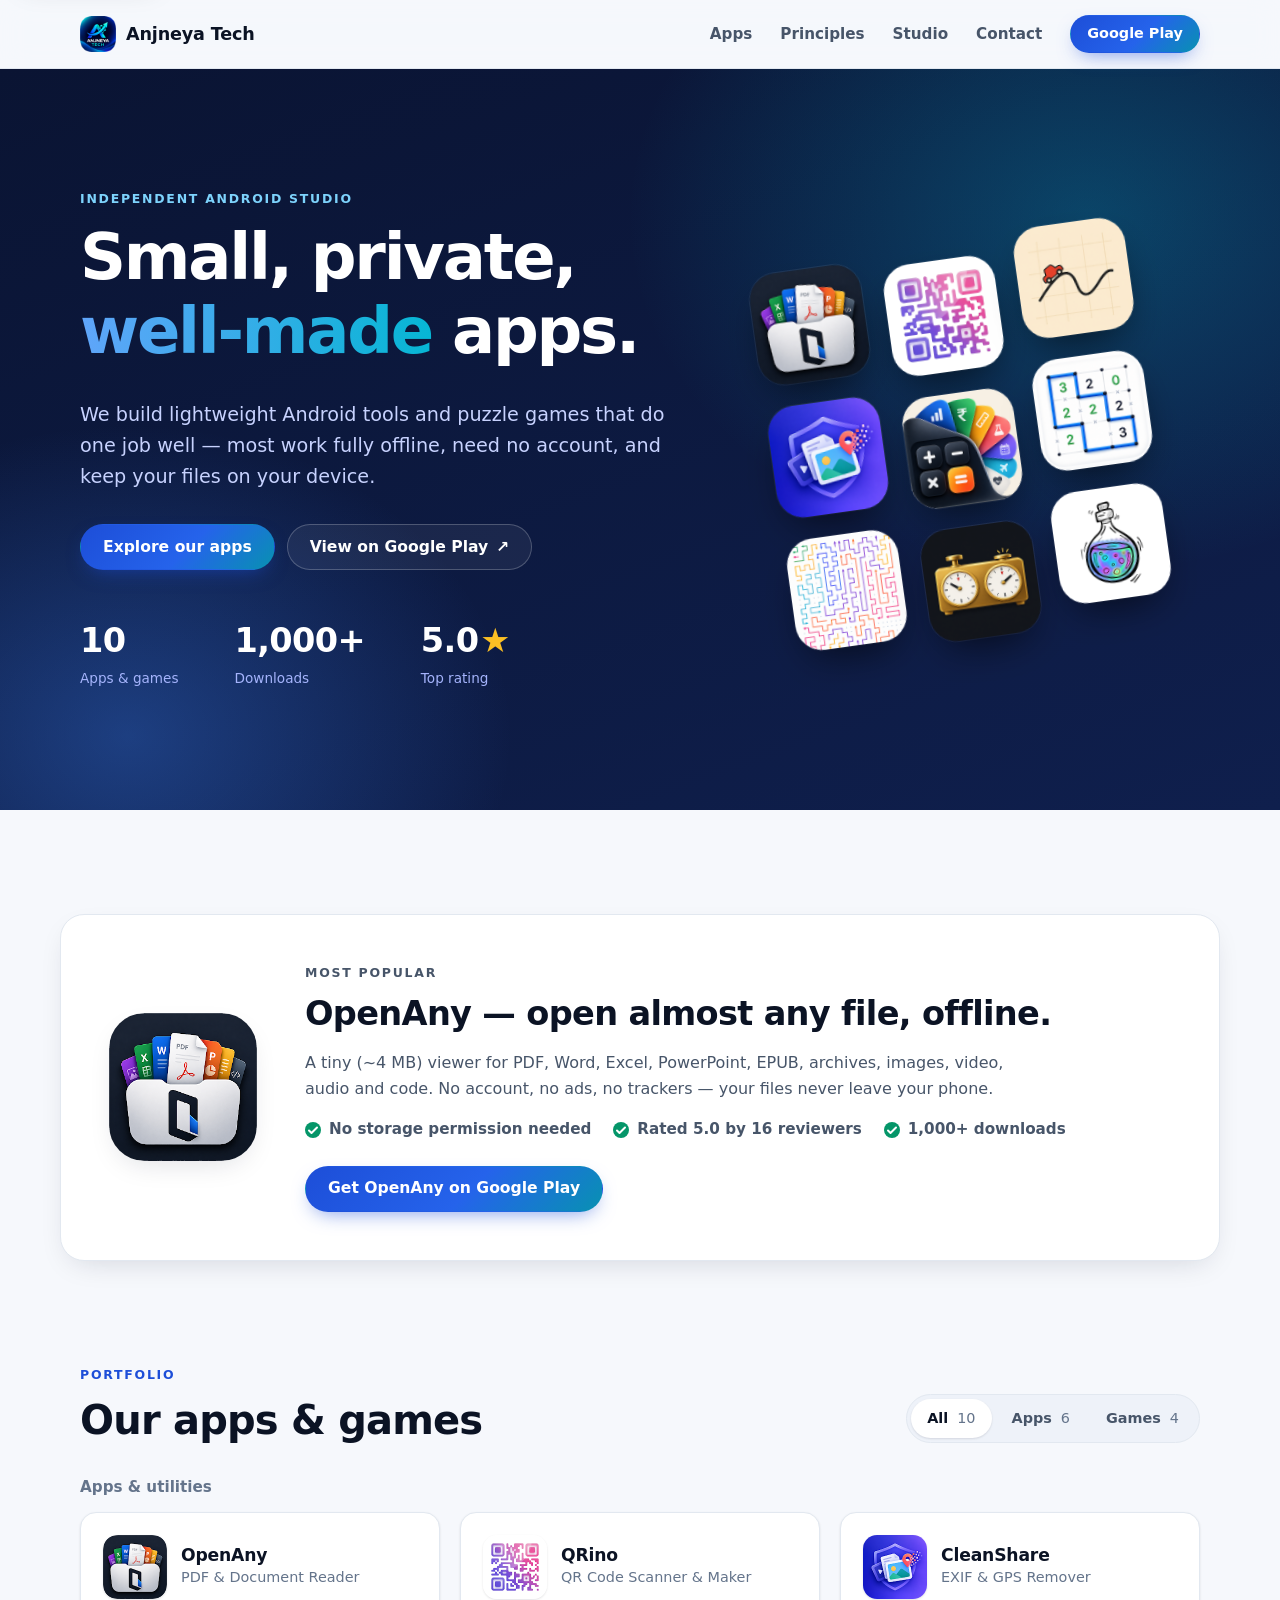
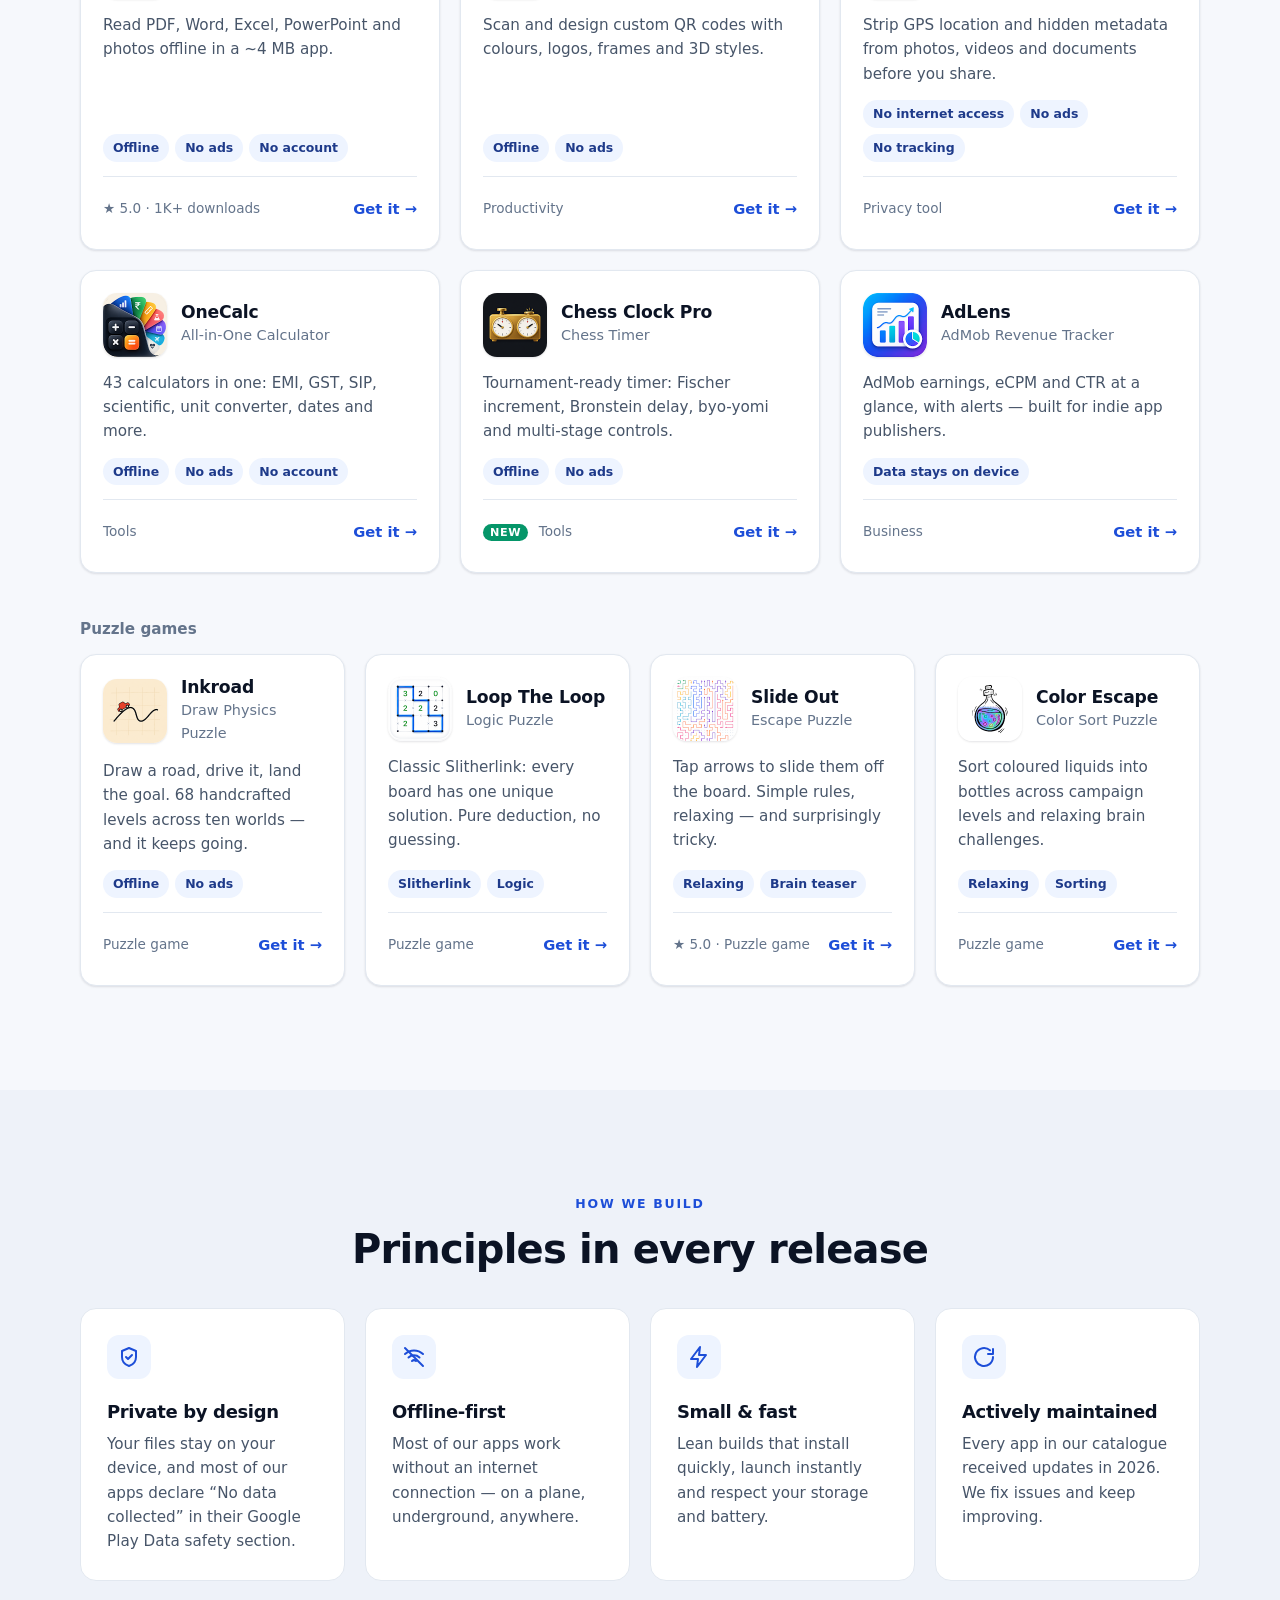
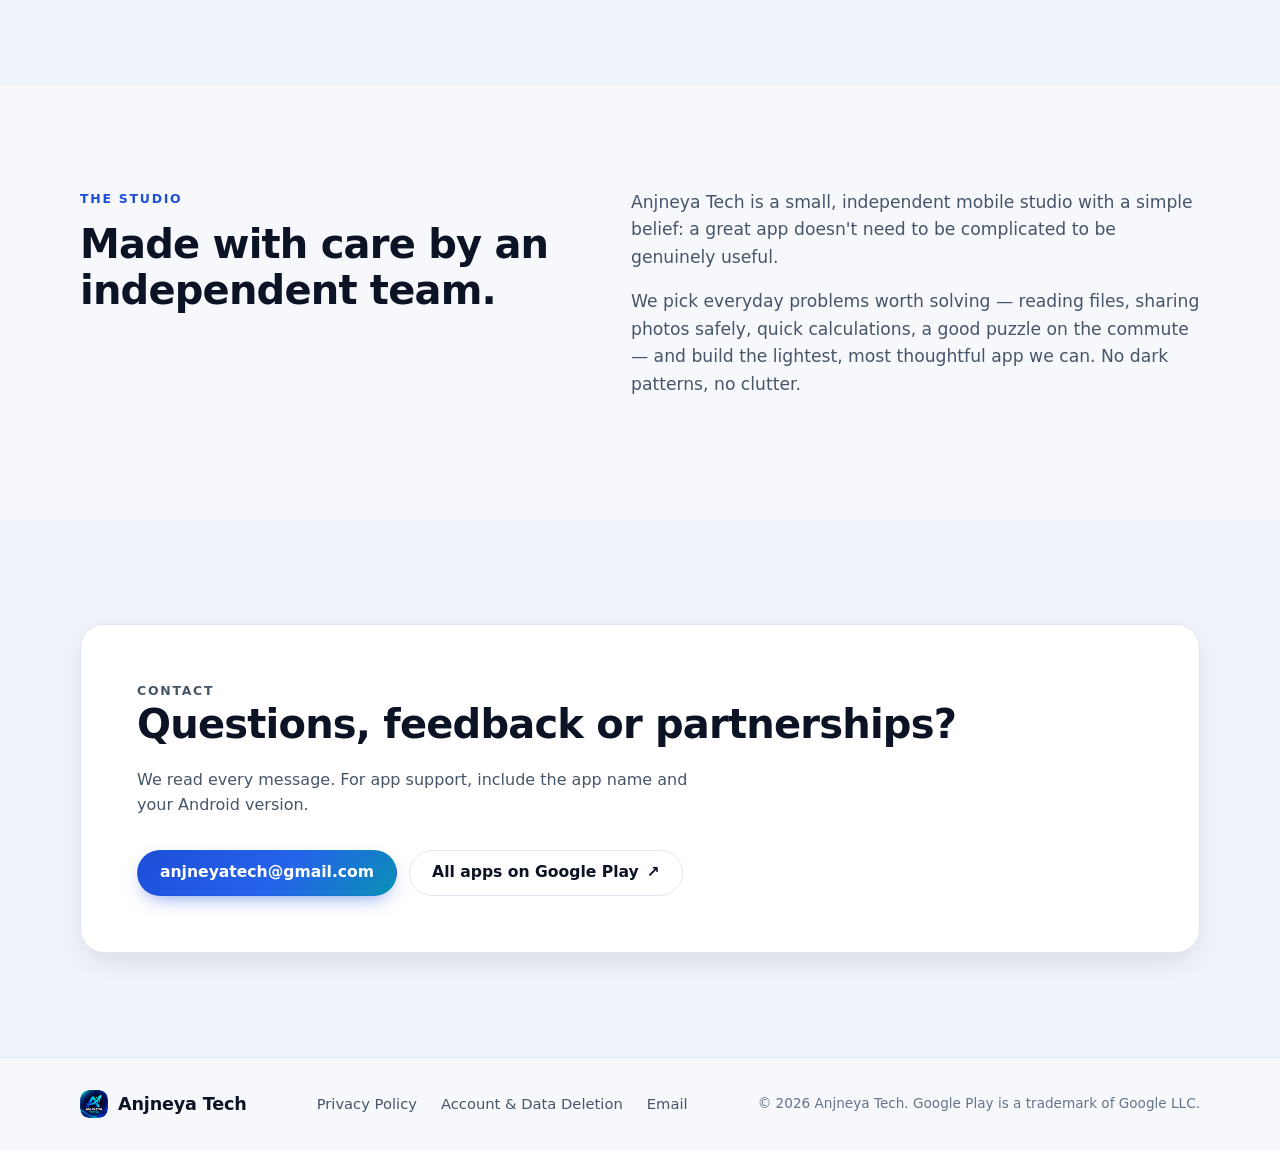
==== commit 9fb4e86e: "Polish site for sharing and align privacy policy with Play listings - Add 1200x630 social preview im" ====
--- a/index.html
+++ b/index.html
@@ -6,7 +6,7 @@
   <meta http-equiv="Content-Security-Policy" content="default-src 'self'; script-src 'self'; style-src 'self'; img-src 'self' data:; font-src 'self'; connect-src 'none'; object-src 'none'; base-uri 'self'; form-action 'none'; upgrade-insecure-requests" />
   <meta name="referrer" content="strict-origin-when-cross-origin" />
   <title>Anjneya Tech — Private, offline-first Android apps &amp; puzzle games</title>
-  <meta name="description" content="Anjneya Tech is an independent studio building lightweight, privacy-respecting Android apps and puzzle games: OpenAny, QRino, CleanShare, OneCalc, Chess Clock Pro, AdLens, Inkroad, Loop The Loop, Slide Out and Color Escape." />
+  <meta name="description" content="Independent studio making lightweight, privacy-respecting Android apps and puzzle games — OpenAny, QRino, CleanShare, OneCalc, Inkroad and more." />
   <link rel="canonical" href="https://anjneyatech-official.github.io/" />
   <meta name="theme-color" content="#0a1433" />
   <meta name="color-scheme" content="light dark" />
@@ -15,8 +15,15 @@
   <meta property="og:title" content="Anjneya Tech — Private, offline-first Android apps &amp; games" />
   <meta property="og:description" content="Lightweight, privacy-respecting Android apps and puzzle games from an independent studio." />
   <meta property="og:url" content="https://anjneyatech-official.github.io/" />
-  <meta property="og:image" content="https://anjneyatech-official.github.io/assets/logo-512.png" />
-  <meta name="twitter:card" content="summary" />
+  <meta property="og:image" content="https://anjneyatech-official.github.io/assets/og-image.jpg" />
+  <meta property="og:image:width" content="1200" />
+  <meta property="og:image:height" content="630" />
+  <meta property="og:image:alt" content="Anjneya Tech — small, private, well-made apps. App icons for OpenAny, QRino, Inkroad and more." />
+  <meta property="og:locale" content="en_IN" />
+  <meta name="twitter:card" content="summary_large_image" />
+  <meta name="twitter:title" content="Anjneya Tech — Private, offline-first Android apps &amp; games" />
+  <meta name="twitter:description" content="Lightweight, privacy-respecting Android apps and puzzle games from an independent studio." />
+  <meta name="twitter:image" content="https://anjneyatech-official.github.io/assets/og-image.jpg" />
   <link rel="icon" type="image/png" sizes="48x48" href="assets/favicon-48.png" />
   <link rel="apple-touch-icon" href="assets/apple-touch-icon.png" />
   <link rel="stylesheet" href="style.css" />
@@ -121,7 +128,7 @@
           <h3 class="group-title">Apps &amp; utilities</h3>
         <ul class="app-grid">
           <li class="app-card" data-type="app">
-            <div class="app-top"><img src="assets/icons/openany.webp" alt="" width="64" height="64" loading="lazy" />
+            <div class="app-top"><img src="assets/icons/openany-128.webp" alt="" width="64" height="64" loading="lazy" />
               <div><h4>OpenAny</h4><p class="app-sub">PDF &amp; Document Reader</p></div></div>
             <p>Read PDF, Word, Excel, PowerPoint and photos offline in a ~4&nbsp;MB app.</p>
             <ul class="tags"><li>Offline</li><li>No ads</li><li>No account</li></ul>
@@ -129,7 +136,7 @@
               <a href="https://play.google.com/store/apps/details?id=com.ajtech.openany" rel="noopener noreferrer" target="_blank" aria-label="Get OpenAny on Google Play">Get it <span aria-hidden="true">→</span></a></div>
           </li>
           <li class="app-card" data-type="app">
-            <div class="app-top"><img src="assets/icons/qrino.webp" alt="" width="64" height="64" loading="lazy" />
+            <div class="app-top"><img src="assets/icons/qrino-128.webp" alt="" width="64" height="64" loading="lazy" />
               <div><h4>QRino</h4><p class="app-sub">QR Code Scanner &amp; Maker</p></div></div>
             <p>Scan and design custom QR codes with colours, logos, frames and 3D styles.</p>
             <ul class="tags"><li>Offline</li><li>No ads</li></ul>
@@ -137,7 +144,7 @@
               <a href="https://play.google.com/store/apps/details?id=com.ajtech.qrino" rel="noopener noreferrer" target="_blank" aria-label="Get QRino on Google Play">Get it <span aria-hidden="true">→</span></a></div>
           </li>
           <li class="app-card" data-type="app">
-            <div class="app-top"><img src="assets/icons/metadataremover.webp" alt="" width="64" height="64" loading="lazy" />
+            <div class="app-top"><img src="assets/icons/metadataremover-128.webp" alt="" width="64" height="64" loading="lazy" />
               <div><h4>CleanShare</h4><p class="app-sub">EXIF &amp; GPS Remover</p></div></div>
             <p>Strip GPS location and hidden metadata from photos, videos and documents before you share.</p>
             <ul class="tags"><li>No internet access</li><li>No ads</li><li>No tracking</li></ul>
@@ -145,15 +152,15 @@
               <a href="https://play.google.com/store/apps/details?id=com.ajtech.metadataremover" rel="noopener noreferrer" target="_blank" aria-label="Get CleanShare on Google Play">Get it <span aria-hidden="true">→</span></a></div>
           </li>
           <li class="app-card" data-type="app">
-            <div class="app-top"><img src="assets/icons/onecalc.webp" alt="" width="64" height="64" loading="lazy" />
+            <div class="app-top"><img src="assets/icons/onecalc-128.webp" alt="" width="64" height="64" loading="lazy" />
               <div><h4>OneCalc</h4><p class="app-sub">All-in-One Calculator</p></div></div>
             <p>43 calculators in one: EMI, GST, SIP, scientific, unit converter, dates and more.</p>
-            <ul class="tags"><li>Offline</li><li>No account</li></ul>
+            <ul class="tags"><li>Offline</li><li>No ads</li><li>No account</li></ul>
             <div class="app-foot"><span class="meta">Tools</span>
               <a href="https://play.google.com/store/apps/details?id=com.ajtech.onecalc" rel="noopener noreferrer" target="_blank" aria-label="Get OneCalc on Google Play">Get it <span aria-hidden="true">→</span></a></div>
           </li>
           <li class="app-card" data-type="app">
-            <div class="app-top"><img src="assets/icons/chessclockpro.webp" alt="" width="64" height="64" loading="lazy" />
+            <div class="app-top"><img src="assets/icons/chessclockpro-128.webp" alt="" width="64" height="64" loading="lazy" />
               <div><h4>Chess Clock Pro</h4><p class="app-sub">Chess Timer</p></div></div>
             <p>Tournament-ready timer: Fischer increment, Bronstein delay, byo-yomi and multi-stage controls.</p>
             <ul class="tags"><li>Offline</li><li>No ads</li></ul>
@@ -161,7 +168,7 @@
               <a href="https://play.google.com/store/apps/details?id=com.ajtech.chessclockpro" rel="noopener noreferrer" target="_blank" aria-label="Get Chess Clock Pro on Google Play">Get it <span aria-hidden="true">→</span></a></div>
           </li>
           <li class="app-card" data-type="app">
-            <div class="app-top"><img src="assets/icons/adlens.webp" alt="" width="64" height="64" loading="lazy" />
+            <div class="app-top"><img src="assets/icons/adlens-128.webp" alt="" width="64" height="64" loading="lazy" />
               <div><h4>AdLens</h4><p class="app-sub">AdMob Revenue Tracker</p></div></div>
             <p>AdMob earnings, eCPM and CTR at a glance, with alerts — built for indie app publishers.</p>
             <ul class="tags"><li>Data stays on device</li></ul>
@@ -174,15 +181,15 @@
           <h3 class="group-title">Puzzle games</h3>
         <ul class="app-grid app-grid-4">
           <li class="app-card" data-type="game">
-            <div class="app-top"><img src="assets/icons/inkroad.webp" alt="" width="64" height="64" loading="lazy" />
+            <div class="app-top"><img src="assets/icons/inkroad-128.webp" alt="" width="64" height="64" loading="lazy" />
               <div><h4>Inkroad</h4><p class="app-sub">Draw Physics Puzzle</p></div></div>
             <p>Draw a road, drive it, land the goal. 68 handcrafted levels across ten worlds — and it keeps going.</p>
-            <ul class="tags"><li>Offline</li><li>Physics</li></ul>
+            <ul class="tags"><li>Offline</li><li>No ads</li></ul>
             <div class="app-foot"><span class="meta">Puzzle game</span>
               <a href="https://play.google.com/store/apps/details?id=com.ajtech.inkroad" rel="noopener noreferrer" target="_blank" aria-label="Get Inkroad on Google Play">Get it <span aria-hidden="true">→</span></a></div>
           </li>
           <li class="app-card" data-type="game">
-            <div class="app-top"><img src="assets/icons/looptheloop.webp" alt="" width="64" height="64" loading="lazy" />
+            <div class="app-top"><img src="assets/icons/looptheloop-128.webp" alt="" width="64" height="64" loading="lazy" />
               <div><h4>Loop The Loop</h4><p class="app-sub">Logic Puzzle</p></div></div>
             <p>Classic Slitherlink: every board has one unique solution. Pure deduction, no guessing.</p>
             <ul class="tags"><li>Slitherlink</li><li>Logic</li></ul>
@@ -190,7 +197,7 @@
               <a href="https://play.google.com/store/apps/details?id=com.ajtech.looptheloop" rel="noopener noreferrer" target="_blank" aria-label="Get Loop The Loop on Google Play">Get it <span aria-hidden="true">→</span></a></div>
           </li>
           <li class="app-card" data-type="game">
-            <div class="app-top"><img src="assets/icons/slideout.webp" alt="" width="64" height="64" loading="lazy" />
+            <div class="app-top"><img src="assets/icons/slideout-128.webp" alt="" width="64" height="64" loading="lazy" />
               <div><h4>Slide Out</h4><p class="app-sub">Escape Puzzle</p></div></div>
             <p>Tap arrows to slide them off the board. Simple rules, relaxing — and surprisingly tricky.</p>
             <ul class="tags"><li>Relaxing</li><li>Brain teaser</li></ul>
@@ -198,7 +205,7 @@
               <a href="https://play.google.com/store/apps/details?id=com.ajtech.slideout" rel="noopener noreferrer" target="_blank" aria-label="Get Slide Out on Google Play">Get it <span aria-hidden="true">→</span></a></div>
           </li>
           <li class="app-card" data-type="game">
-            <div class="app-top"><img src="assets/icons/colorescape.webp" alt="" width="64" height="64" loading="lazy" />
+            <div class="app-top"><img src="assets/icons/colorescape-128.webp" alt="" width="64" height="64" loading="lazy" />
               <div><h4>Color Escape</h4><p class="app-sub">Color Sort Puzzle</p></div></div>
             <p>Sort coloured liquids into bottles across campaign levels and relaxing brain challenges.</p>
             <ul class="tags"><li>Relaxing</li><li>Sorting</li></ul>
@@ -222,7 +229,7 @@
           <li>
             <svg viewBox="0 0 24 24" aria-hidden="true"><path d="M12 3l7 3v6c0 4.5-3 7.7-7 9-4-1.3-7-4.5-7-9V6l7-3z"/><path d="M9 12l2 2 4-4"/></svg>
             <h3>Private by design</h3>
-            <p>Your files and data stay on your device. Our tools don't ask for accounts they don't need.</p>
+            <p>Your files stay on your device, and most of our apps declare “No data collected” in their Google Play Data safety section.</p>
           </li>
           <li>
             <svg viewBox="0 0 24 24" aria-hidden="true"><path d="M3 9a13 13 0 0118 0"/><path d="M6.5 12.5a8 8 0 0111 0"/><path d="M10 16a3 3 0 014 0"/><path d="M3 3l18 18"/></svg>
--- a/style.css
+++ b/style.css
@@ -308,3 +308,5 @@
   html { scroll-behavior: auto; }
   *, *::before, *::after { animation: none !important; transition: none !important; }
 }
+.callout { background: var(--chip); border: 1px solid color-mix(in srgb, var(--brand) 25%, var(--border)); border-radius: var(--radius-sm); padding: 16px 20px; margin: 1.5em 0; }
+.callout p { margin: 0; color: var(--text); }
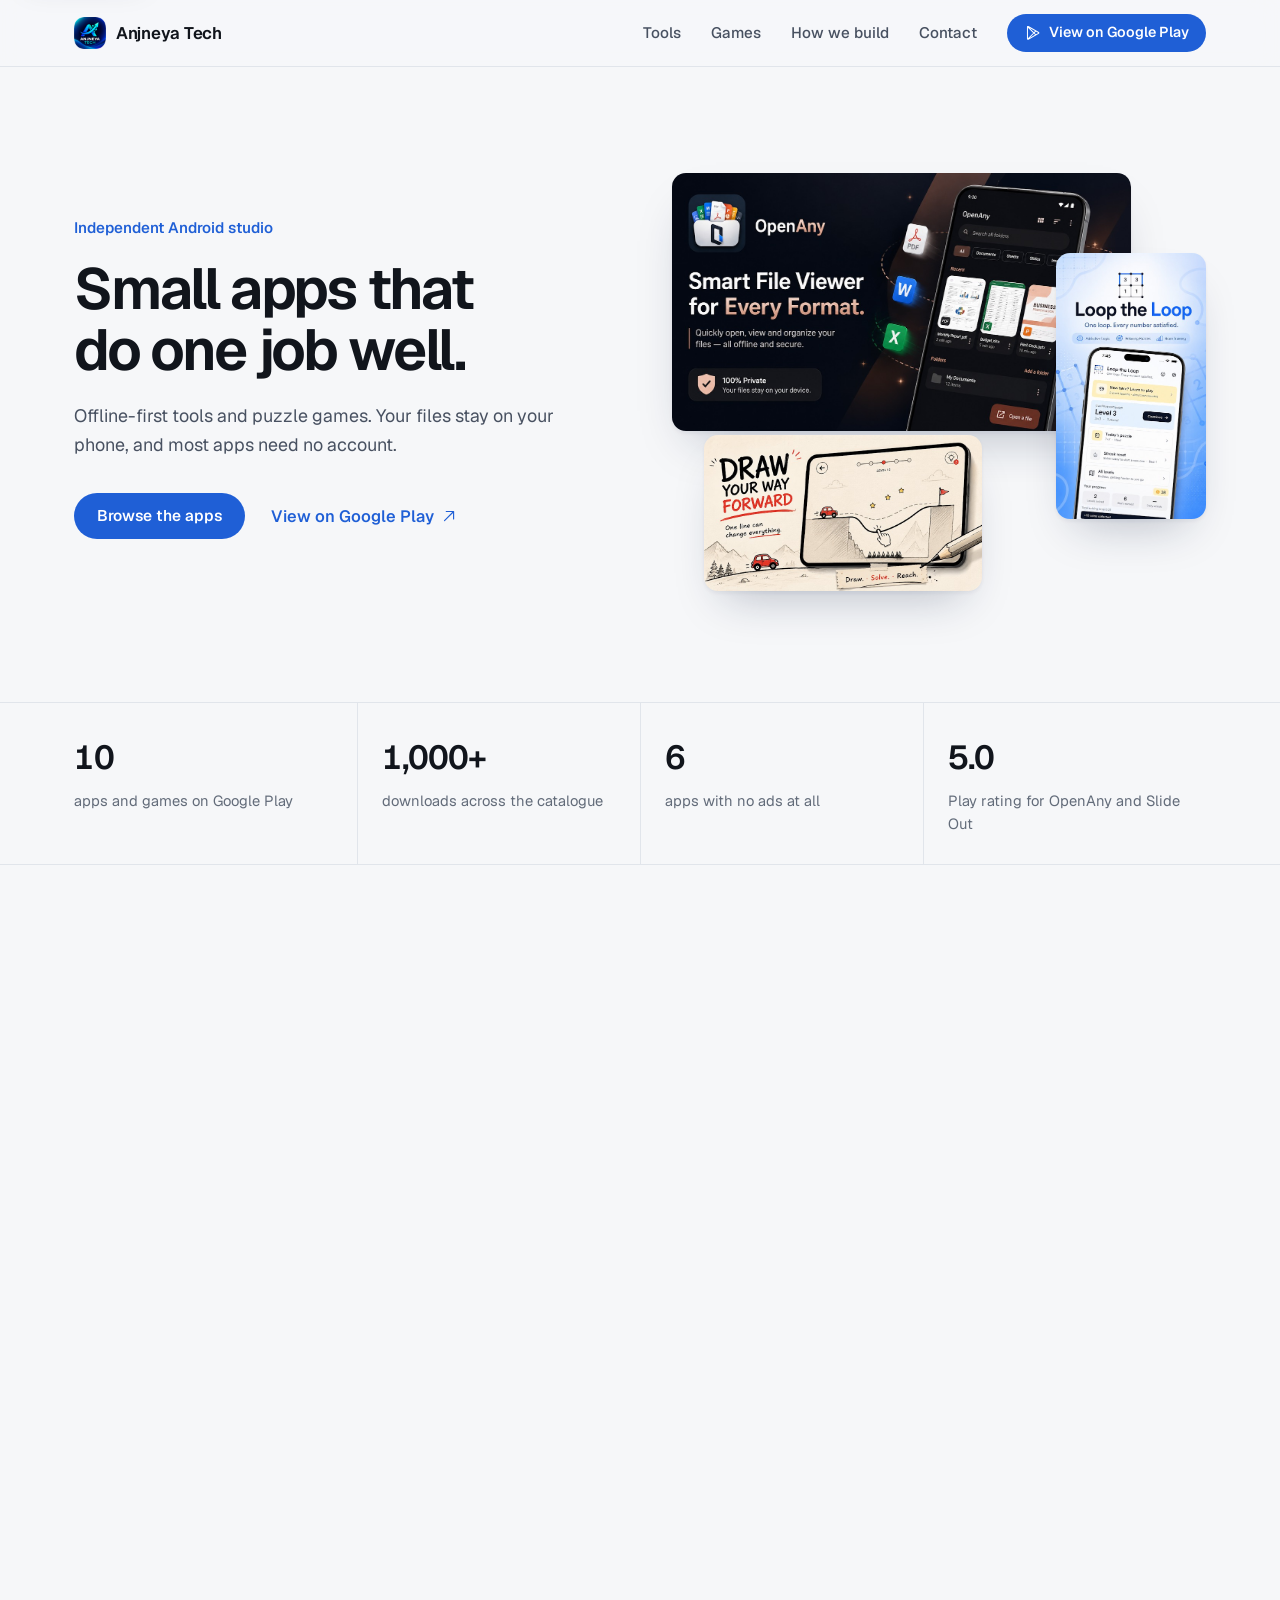
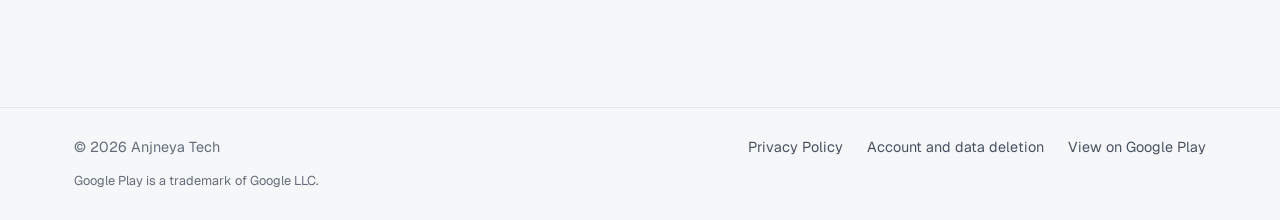
==== commit 5cd5e2ea: "Redesign homepage with real product screenshots and a calmer visual system - Replace icon-grid hero " ====
--- a/index.html
+++ b/index.html
@@ -5,27 +5,29 @@
   <meta name="viewport" content="width=device-width, initial-scale=1.0" />
   <meta http-equiv="Content-Security-Policy" content="default-src 'self'; script-src 'self'; style-src 'self'; img-src 'self' data:; font-src 'self'; connect-src 'none'; object-src 'none'; base-uri 'self'; form-action 'none'; upgrade-insecure-requests" />
   <meta name="referrer" content="strict-origin-when-cross-origin" />
-  <title>Anjneya Tech — Private, offline-first Android apps &amp; puzzle games</title>
-  <meta name="description" content="Independent studio making lightweight, privacy-respecting Android apps and puzzle games — OpenAny, QRino, CleanShare, OneCalc, Inkroad and more." />
+  <title>Anjneya Tech | Android apps and puzzle games</title>
+  <meta name="description" content="Independent studio making lightweight, privacy-respecting Android apps and puzzle games: OpenAny, QRino, CleanShare, OneCalc, Inkroad and more." />
   <link rel="canonical" href="https://anjneyatech-official.github.io/" />
-  <meta name="theme-color" content="#0a1433" />
+  <meta name="theme-color" content="#f6f7f9" media="(prefers-color-scheme: light)" />
+  <meta name="theme-color" content="#0c0f14" media="(prefers-color-scheme: dark)" />
   <meta name="color-scheme" content="light dark" />
   <meta property="og:type" content="website" />
   <meta property="og:site_name" content="Anjneya Tech" />
-  <meta property="og:title" content="Anjneya Tech — Private, offline-first Android apps &amp; games" />
-  <meta property="og:description" content="Lightweight, privacy-respecting Android apps and puzzle games from an independent studio." />
+  <meta property="og:title" content="Anjneya Tech | Android apps and puzzle games" />
+  <meta property="og:description" content="Small Android apps that do one job well. Offline-first tools and puzzle games from an independent studio." />
   <meta property="og:url" content="https://anjneyatech-official.github.io/" />
   <meta property="og:image" content="https://anjneyatech-official.github.io/assets/og-image.jpg" />
   <meta property="og:image:width" content="1200" />
   <meta property="og:image:height" content="630" />
-  <meta property="og:image:alt" content="Anjneya Tech — small, private, well-made apps. App icons for OpenAny, QRino, Inkroad and more." />
+  <meta property="og:image:alt" content="Anjneya Tech app icons for OpenAny, QRino, Inkroad and more." />
   <meta property="og:locale" content="en_IN" />
   <meta name="twitter:card" content="summary_large_image" />
-  <meta name="twitter:title" content="Anjneya Tech — Private, offline-first Android apps &amp; games" />
-  <meta name="twitter:description" content="Lightweight, privacy-respecting Android apps and puzzle games from an independent studio." />
+  <meta name="twitter:title" content="Anjneya Tech | Android apps and puzzle games" />
+  <meta name="twitter:description" content="Small Android apps that do one job well. Offline-first tools and puzzle games from an independent studio." />
   <meta name="twitter:image" content="https://anjneyatech-official.github.io/assets/og-image.jpg" />
   <link rel="icon" type="image/png" sizes="48x48" href="assets/favicon-48.png" />
   <link rel="apple-touch-icon" href="assets/apple-touch-icon.png" />
+  <link rel="preload" href="assets/fonts/Geist-Variable.woff2" as="font" type="font/woff2" crossorigin />
   <link rel="stylesheet" href="style.css" />
   <script type="application/ld+json">
   {
@@ -43,255 +45,181 @@
 <body>
   <a class="skip-link" href="#main">Skip to content</a>
 
-  <header class="site-header" id="top">
-    <div class="container header-inner">
-      <a href="#top" class="brand" aria-label="Anjneya Tech home">
-        <img src="assets/logo-96.png" width="36" height="36" alt="" />
-        <span>Anjneya <b>Tech</b></span>
+  <header class="site-header">
+    <div class="wrap header-row">
+      <a href="#main" class="brand" aria-label="Anjneya Tech, back to top">
+        <img src="assets/logo-96.png" width="32" height="32" alt="" />
+        <span>Anjneya Tech</span>
       </a>
-      <button class="nav-toggle" type="button" aria-expanded="false" aria-controls="site-nav" aria-label="Open menu">
-        <span></span><span></span>
-      </button>
+      <button class="menu-btn" type="button" aria-expanded="false" aria-controls="site-nav" aria-label="Open menu"><span></span><span></span></button>
       <nav class="site-nav" id="site-nav" aria-label="Main">
-        <a href="#apps">Apps</a>
-        <a href="#principles">Principles</a>
-        <a href="#about">Studio</a>
+        <a href="#apps">Tools</a>
+        <a href="#games">Games</a>
+        <a href="#principles">How we build</a>
         <a href="#contact">Contact</a>
-        <a class="btn btn-sm btn-primary" href="https://play.google.com/store/apps/dev?id=4810421852702262741" rel="noopener noreferrer" target="_blank">Google Play</a>
+        <a class="btn btn-solid btn-sm" href="https://play.google.com/store/apps/dev?id=4810421852702262741" target="_blank" rel="noopener noreferrer"><svg class="ic" aria-hidden="true" focusable="false" xmlns="http://www.w3.org/2000/svg" viewBox="0 0 256 256" fill="currentColor"><path d="M239.82,114.19,72,18.16a16,16,0,0,0-16.12,0A15.68,15.68,0,0,0,48,31.87V224.13a15.68,15.68,0,0,0,7.92,13.67,16,16,0,0,0,16.12,0l167.78-96a15.75,15.75,0,0,0,0-27.62ZM64,212.67V43.33L148.69,128Zm96-73.36,18.92,18.92-88.5,50.66ZM90.4,47.1l88.53,50.67L160,116.69ZM193.31,150l-22-22,22-22,38.43,22Z"/></svg>View on Google Play</a>
       </nav>
     </div>
   </header>
 
   <main id="main">
-    <section class="hero">
-      <div class="container hero-inner">
+    <section class="hero" aria-labelledby="hero-title">
+      <div class="wrap hero-grid">
         <div class="hero-copy">
           <p class="eyebrow">Independent Android studio</p>
-          <h1>Small, private, <span class="grad nowrap">well&#8209;made</span> apps.</h1>
-          <p class="lede">We build lightweight Android tools and puzzle games that do one job well — most work fully offline, need no account, and keep your files on your device.</p>
-          <div class="hero-cta">
-            <a class="btn btn-primary" href="#apps">Explore our apps</a>
-            <a class="btn btn-ghost" href="https://play.google.com/store/apps/dev?id=4810421852702262741" rel="noopener noreferrer" target="_blank">View on Google Play <span aria-hidden="true">↗</span></a>
-          </div>
-          <dl class="stats">
-            <div><dt>Apps &amp; games</dt><dd>10</dd></div>
-            <div><dt>Downloads</dt><dd>1,000+</dd></div>
-            <div><dt>Top rating</dt><dd>5.0<span aria-hidden="true">★</span></dd></div>
-          </dl>
-        </div>
-        <div class="hero-art" aria-hidden="true">
-          <img src="assets/icons/openany.webp" alt="" width="96" height="96" />
-          <img src="assets/icons/qrino.webp" alt="" width="96" height="96" />
-          <img src="assets/icons/inkroad.webp" alt="" width="96" height="96" />
-          <img src="assets/icons/metadataremover.webp" alt="" width="96" height="96" />
-          <img src="assets/icons/onecalc.webp" alt="" width="96" height="96" />
-          <img src="assets/icons/looptheloop.webp" alt="" width="96" height="96" />
-          <img src="assets/icons/slideout.webp" alt="" width="96" height="96" />
-          <img src="assets/icons/chessclockpro.webp" alt="" width="96" height="96" />
-          <img src="assets/icons/colorescape.webp" alt="" width="96" height="96" />
-        </div>
-      </div>
-    </section>
-
-    <section class="section spotlight-section" aria-labelledby="spotlight-title">
-      <div class="container spotlight">
-        <img class="spotlight-icon" src="assets/icons/openany.webp" alt="OpenAny app icon" width="128" height="128" loading="lazy" />
-        <div>
-          <p class="eyebrow">Most popular</p>
-          <h2 id="spotlight-title">OpenAny — open almost any file, offline.</h2>
-          <p>A tiny (~4&nbsp;MB) viewer for PDF, Word, Excel, PowerPoint, EPUB, archives, images, video, audio and code. No account, no ads, no trackers — your files never leave your phone.</p>
-          <ul class="checks">
-            <li>No storage permission needed</li>
-            <li>Rated 5.0 by 16 reviewers</li>
-            <li>1,000+ downloads</li>
-          </ul>
-          <a class="btn btn-primary" href="https://play.google.com/store/apps/details?id=com.ajtech.openany" rel="noopener noreferrer" target="_blank">Get OpenAny on Google Play</a>
-        </div>
-      </div>
-    </section>
-
-    <section class="section" id="apps" aria-labelledby="apps-title">
-      <div class="container">
-        <div class="section-head">
-          <div>
-            <p class="eyebrow">Portfolio</p>
-            <h2 id="apps-title">Our apps &amp; games</h2>
-          </div>
-          <div class="filters" role="group" aria-label="Filter apps">
-            <button type="button" data-filter="all" aria-pressed="true">All <span>10</span></button>
-            <button type="button" data-filter="app" aria-pressed="false">Apps <span>6</span></button>
-            <button type="button" data-filter="game" aria-pressed="false">Games <span>4</span></button>
+          <h1 id="hero-title">Small apps that do one job well.</h1>
+          <p class="hero-sub">Offline-first tools and puzzle games. Your files stay on your phone, and most apps need no account.</p>
+          <div class="hero-actions">
+            <a class="btn btn-solid" href="#apps">Browse the apps</a>
+            <a class="link-arrow" href="https://play.google.com/store/apps/dev?id=4810421852702262741" target="_blank" rel="noopener noreferrer">View on Google Play <svg class="ic" aria-hidden="true" focusable="false" xmlns="http://www.w3.org/2000/svg" viewBox="0 0 256 256" fill="currentColor"><path d="M200,64V168a8,8,0,0,1-16,0V83.31L69.66,197.66a8,8,0,0,1-11.32-11.32L172.69,72H88a8,8,0,0,1,0-16H192A8,8,0,0,1,200,64Z"/></svg></a>
           </div>
         </div>
-
-        <div class="app-group" data-group="app">
-          <h3 class="group-title">Apps &amp; utilities</h3>
-        <ul class="app-grid">
-          <li class="app-card" data-type="app">
-            <div class="app-top"><img src="assets/icons/openany-128.webp" alt="" width="64" height="64" loading="lazy" />
-              <div><h4>OpenAny</h4><p class="app-sub">PDF &amp; Document Reader</p></div></div>
-            <p>Read PDF, Word, Excel, PowerPoint and photos offline in a ~4&nbsp;MB app.</p>
-            <ul class="tags"><li>Offline</li><li>No ads</li><li>No account</li></ul>
-            <div class="app-foot"><span class="meta">★ 5.0 · 1K+ downloads</span>
-              <a href="https://play.google.com/store/apps/details?id=com.ajtech.openany" rel="noopener noreferrer" target="_blank" aria-label="Get OpenAny on Google Play">Get it <span aria-hidden="true">→</span></a></div>
-          </li>
-          <li class="app-card" data-type="app">
-            <div class="app-top"><img src="assets/icons/qrino-128.webp" alt="" width="64" height="64" loading="lazy" />
-              <div><h4>QRino</h4><p class="app-sub">QR Code Scanner &amp; Maker</p></div></div>
-            <p>Scan and design custom QR codes with colours, logos, frames and 3D styles.</p>
-            <ul class="tags"><li>Offline</li><li>No ads</li></ul>
-            <div class="app-foot"><span class="meta">Productivity</span>
-              <a href="https://play.google.com/store/apps/details?id=com.ajtech.qrino" rel="noopener noreferrer" target="_blank" aria-label="Get QRino on Google Play">Get it <span aria-hidden="true">→</span></a></div>
-          </li>
-          <li class="app-card" data-type="app">
-            <div class="app-top"><img src="assets/icons/metadataremover-128.webp" alt="" width="64" height="64" loading="lazy" />
-              <div><h4>CleanShare</h4><p class="app-sub">EXIF &amp; GPS Remover</p></div></div>
-            <p>Strip GPS location and hidden metadata from photos, videos and documents before you share.</p>
-            <ul class="tags"><li>No internet access</li><li>No ads</li><li>No tracking</li></ul>
-            <div class="app-foot"><span class="meta">Privacy tool</span>
-              <a href="https://play.google.com/store/apps/details?id=com.ajtech.metadataremover" rel="noopener noreferrer" target="_blank" aria-label="Get CleanShare on Google Play">Get it <span aria-hidden="true">→</span></a></div>
-          </li>
-          <li class="app-card" data-type="app">
-            <div class="app-top"><img src="assets/icons/onecalc-128.webp" alt="" width="64" height="64" loading="lazy" />
-              <div><h4>OneCalc</h4><p class="app-sub">All-in-One Calculator</p></div></div>
-            <p>43 calculators in one: EMI, GST, SIP, scientific, unit converter, dates and more.</p>
-            <ul class="tags"><li>Offline</li><li>No ads</li><li>No account</li></ul>
-            <div class="app-foot"><span class="meta">Tools</span>
-              <a href="https://play.google.com/store/apps/details?id=com.ajtech.onecalc" rel="noopener noreferrer" target="_blank" aria-label="Get OneCalc on Google Play">Get it <span aria-hidden="true">→</span></a></div>
-          </li>
-          <li class="app-card" data-type="app">
-            <div class="app-top"><img src="assets/icons/chessclockpro-128.webp" alt="" width="64" height="64" loading="lazy" />
-              <div><h4>Chess Clock Pro</h4><p class="app-sub">Chess Timer</p></div></div>
-            <p>Tournament-ready timer: Fischer increment, Bronstein delay, byo-yomi and multi-stage controls.</p>
-            <ul class="tags"><li>Offline</li><li>No ads</li></ul>
-            <div class="app-foot"><span class="meta"><span class="new">New</span> Tools</span>
-              <a href="https://play.google.com/store/apps/details?id=com.ajtech.chessclockpro" rel="noopener noreferrer" target="_blank" aria-label="Get Chess Clock Pro on Google Play">Get it <span aria-hidden="true">→</span></a></div>
-          </li>
-          <li class="app-card" data-type="app">
-            <div class="app-top"><img src="assets/icons/adlens-128.webp" alt="" width="64" height="64" loading="lazy" />
-              <div><h4>AdLens</h4><p class="app-sub">AdMob Revenue Tracker</p></div></div>
-            <p>AdMob earnings, eCPM and CTR at a glance, with alerts — built for indie app publishers.</p>
-            <ul class="tags"><li>Data stays on device</li></ul>
-            <div class="app-foot"><span class="meta">Business</span>
-              <a href="https://play.google.com/store/apps/details?id=com.ajtech.adlens" rel="noopener noreferrer" target="_blank" aria-label="Get AdLens on Google Play">Get it <span aria-hidden="true">→</span></a></div>
-          </li>
+        <div class="hero-media">
+          <img class="hm-main" src="assets/shots/hero-openany.jpg" width="1200" height="675" alt="OpenAny showing PDF, Word and Excel files on an Android phone" fetchpriority="high" />
+          <img class="hm-side" src="assets/shots/hero-loop.jpg" width="400" height="711" alt="Loop The Loop puzzle board on a phone" />
+          <img class="hm-low" src="assets/shots/hero-inkroad.jpg" width="800" height="450" alt="Inkroad level where a hand-drawn road carries a red car to the flag" />
+        </div>
+      </div>
+    </section>
+
+    <section class="facts-band" aria-label="Studio at a glance">
+      <dl class="wrap facts">
+        <div><dt>apps and games on Google Play</dt><dd>10</dd></div>
+        <div><dt>downloads across the catalogue</dt><dd>1,000+</dd></div>
+        <div><dt>apps with no ads at all</dt><dd>6</dd></div>
+        <div><dt>Play rating for OpenAny and Slide Out</dt><dd>5.0</dd></div>
+      </dl>
+    </section>
+
+    <section class="section" id="apps" aria-labelledby="apps-title">
+      <div class="wrap">
+        <header class="section-head reveal">
+          <h2 id="apps-title">Everyday tools</h2>
+          <p>Utilities for files, photos, QR codes and quick sums. They work offline and keep your data on the device.</p>
+        </header>
+
+        <div class="bento">
+          <a class="tile t-openany reveal" href="https://play.google.com/store/apps/details?id=com.ajtech.openany" target="_blank" rel="noopener noreferrer">
+            <img class="tile-img" src="assets/shots/openany.jpg" width="1100" height="619" alt="OpenAny file list with documents, sheets and slides" loading="lazy" />
+            <div class="tile-body">
+              <div class="tile-id"><img src="assets/icons/openany-128.webp" width="44" height="44" alt="" loading="lazy" /><div><h3>OpenAny</h3><p>PDF and document reader</p></div></div>
+              <p class="tile-desc">Opens PDF, Word, Excel, PowerPoint, EPUB, archives and more in an app of about 4 MB. Our most downloaded app, rated 5.0.</p>
+              <p class="tile-meta">Offline, no ads, no account</p>
+              <span class="tile-cta">Get on Google Play <svg class="ic" aria-hidden="true" focusable="false" xmlns="http://www.w3.org/2000/svg" viewBox="0 0 256 256" fill="currentColor"><path d="M200,64V168a8,8,0,0,1-16,0V83.31L69.66,197.66a8,8,0,0,1-11.32-11.32L172.69,72H88a8,8,0,0,1,0-16H192A8,8,0,0,1,200,64Z"/></svg></span>
+            </div>
+          </a>
+
+          <a class="tile t-clean tile-tall reveal" href="https://play.google.com/store/apps/details?id=com.ajtech.metadataremover" target="_blank" rel="noopener noreferrer">
+            <img class="tile-img" src="assets/shots/cleanshare.jpg" width="600" height="1067" alt="CleanShare removing hidden location data from a photo" loading="lazy" />
+            <div class="tile-body">
+              <div class="tile-id"><img src="assets/icons/metadataremover-128.webp" width="44" height="44" alt="" loading="lazy" /><div><h3>CleanShare</h3><p>EXIF and GPS remover</p></div></div>
+              <p class="tile-desc">Strips location and hidden metadata from photos, videos and documents before you share them.</p>
+              <p class="tile-meta">No internet permission, no ads</p>
+              <span class="tile-cta">Get on Google Play <svg class="ic" aria-hidden="true" focusable="false" xmlns="http://www.w3.org/2000/svg" viewBox="0 0 256 256" fill="currentColor"><path d="M200,64V168a8,8,0,0,1-16,0V83.31L69.66,197.66a8,8,0,0,1-11.32-11.32L172.69,72H88a8,8,0,0,1,0-16H192A8,8,0,0,1,200,64Z"/></svg></span>
+            </div>
+          </a>
+
+          <a class="tile t-qrino reveal" href="https://play.google.com/store/apps/details?id=com.ajtech.qrino" target="_blank" rel="noopener noreferrer">
+            <img class="tile-img" src="assets/shots/qrino.jpg" width="800" height="450" alt="QRino creating a custom QR code" loading="lazy" />
+            <div class="tile-body">
+              <div class="tile-id"><img src="assets/icons/qrino-128.webp" width="44" height="44" alt="" loading="lazy" /><div><h3>QRino</h3><p>QR code scanner and maker</p></div></div>
+              <p class="tile-desc">Scan codes, or design your own with colours, logos, frames and 3D styles.</p>
+              <p class="tile-meta">Offline, no ads</p>
+              <span class="tile-cta">Get on Google Play <svg class="ic" aria-hidden="true" focusable="false" xmlns="http://www.w3.org/2000/svg" viewBox="0 0 256 256" fill="currentColor"><path d="M200,64V168a8,8,0,0,1-16,0V83.31L69.66,197.66a8,8,0,0,1-11.32-11.32L172.69,72H88a8,8,0,0,1,0-16H192A8,8,0,0,1,200,64Z"/></svg></span>
+            </div>
+          </a>
+
+          <a class="tile t-onecalc reveal" href="https://play.google.com/store/apps/details?id=com.ajtech.onecalc" target="_blank" rel="noopener noreferrer">
+            <img class="tile-img" src="assets/shots/onecalc.jpg" width="800" height="450" alt="OneCalc home screen with calculator categories" loading="lazy" />
+            <div class="tile-body">
+              <div class="tile-id"><img src="assets/icons/onecalc-128.webp" width="44" height="44" alt="" loading="lazy" /><div><h3>OneCalc</h3><p>All-in-one calculator</p></div></div>
+              <p class="tile-desc">43 calculators in one place: EMI, GST, SIP, scientific, unit conversion and dates.</p>
+              <p class="tile-meta">Offline, no ads, no account</p>
+              <span class="tile-cta">Get on Google Play <svg class="ic" aria-hidden="true" focusable="false" xmlns="http://www.w3.org/2000/svg" viewBox="0 0 256 256" fill="currentColor"><path d="M200,64V168a8,8,0,0,1-16,0V83.31L69.66,197.66a8,8,0,0,1-11.32-11.32L172.69,72H88a8,8,0,0,1,0-16H192A8,8,0,0,1,200,64Z"/></svg></span>
+            </div>
+          </a>
+
+          <a class="tile t-chess reveal" href="https://play.google.com/store/apps/details?id=com.ajtech.chessclockpro" target="_blank" rel="noopener noreferrer">
+            <img class="tile-img" src="assets/shots/chessclock.jpg" width="1100" height="619" alt="Chess Clock Pro timer next to a chess board" loading="lazy" />
+            <div class="tile-body">
+              <div class="tile-id"><img src="assets/icons/chessclockpro-128.webp" width="44" height="44" alt="" loading="lazy" /><div><h3>Chess Clock Pro</h3><p>Chess timer</p></div></div>
+              <p class="tile-desc">A tournament-ready clock with Fischer increment, Bronstein delay, byo-yomi and multi-stage controls.</p>
+              <p class="tile-meta">Offline, no ads</p>
+              <span class="tile-cta">Get on Google Play <svg class="ic" aria-hidden="true" focusable="false" xmlns="http://www.w3.org/2000/svg" viewBox="0 0 256 256" fill="currentColor"><path d="M200,64V168a8,8,0,0,1-16,0V83.31L69.66,197.66a8,8,0,0,1-11.32-11.32L172.69,72H88a8,8,0,0,1,0-16H192A8,8,0,0,1,200,64Z"/></svg></span>
+            </div>
+          </a>
+
+          <a class="tile t-adlens reveal" href="https://play.google.com/store/apps/details?id=com.ajtech.adlens" target="_blank" rel="noopener noreferrer">
+            <img class="tile-img" src="assets/shots/adlens.jpg" width="600" height="1067" alt="AdLens revenue overview screen" loading="lazy" />
+            <div class="tile-body">
+              <div class="tile-id"><img src="assets/icons/adlens-128.webp" width="44" height="44" alt="" loading="lazy" /><div><h3>AdLens</h3><p>AdMob revenue tracker</p></div></div>
+              <p class="tile-desc">AdMob earnings, eCPM and CTR at a glance, with alerts for indie publishers.</p>
+              <p class="tile-meta">Reports stay on your device</p>
+              <span class="tile-cta">Get on Google Play <svg class="ic" aria-hidden="true" focusable="false" xmlns="http://www.w3.org/2000/svg" viewBox="0 0 256 256" fill="currentColor"><path d="M200,64V168a8,8,0,0,1-16,0V83.31L69.66,197.66a8,8,0,0,1-11.32-11.32L172.69,72H88a8,8,0,0,1,0-16H192A8,8,0,0,1,200,64Z"/></svg></span>
+            </div>
+          </a>
+        </div>
+      </div>
+    </section>
+
+    <section class="section section-tint" id="games" aria-labelledby="games-title">
+      <div class="wrap">
+        <header class="section-head reveal">
+          <h2 id="games-title">Puzzle games</h2>
+          <p>Logic, physics and sorting puzzles that fit into a few spare minutes.</p>
+        </header>
+        <ul class="posters">
+          <li class="reveal"><a class="poster" href="https://play.google.com/store/apps/details?id=com.ajtech.inkroad" target="_blank" rel="noopener noreferrer">
+            <img src="assets/shots/inkroad.jpg" width="800" height="450" alt="Inkroad level with a drawn road and a red car" loading="lazy" />
+            <h3>Inkroad</h3><p>Draw a road, then drive it. 68 handcrafted physics levels, no ads.</p>
+          </a></li>
+          <li class="reveal"><a class="poster" href="https://play.google.com/store/apps/details?id=com.ajtech.looptheloop" target="_blank" rel="noopener noreferrer">
+            <img src="assets/shots/loop.jpg" width="600" height="1067" alt="Loop The Loop level select screen" loading="lazy" />
+            <h3>Loop The Loop</h3><p>Slitherlink boards with one unique solution. Pure deduction.</p>
+          </a></li>
+          <li class="reveal"><a class="poster" href="https://play.google.com/store/apps/details?id=com.ajtech.slideout" target="_blank" rel="noopener noreferrer">
+            <img src="assets/shots/slideout.jpg" width="600" height="1067" alt="Slide Out board full of coloured arrows" loading="lazy" />
+            <h3>Slide Out</h3><p>Tap arrows to slide them off the board. Rated 5.0 on Google Play.</p>
+          </a></li>
+          <li class="reveal"><a class="poster" href="https://play.google.com/store/apps/details?id=com.axionix.colorescape" target="_blank" rel="noopener noreferrer">
+            <img src="assets/shots/colorescape.jpg" width="600" height="1067" alt="Color Escape bottle sorting level" loading="lazy" />
+            <h3>Color Escape</h3><p>Sort coloured liquids into bottles across a relaxing campaign.</p>
+          </a></li>
         </ul>
-        </div>
-        <div class="app-group" data-group="game">
-          <h3 class="group-title">Puzzle games</h3>
-        <ul class="app-grid app-grid-4">
-          <li class="app-card" data-type="game">
-            <div class="app-top"><img src="assets/icons/inkroad-128.webp" alt="" width="64" height="64" loading="lazy" />
-              <div><h4>Inkroad</h4><p class="app-sub">Draw Physics Puzzle</p></div></div>
-            <p>Draw a road, drive it, land the goal. 68 handcrafted levels across ten worlds — and it keeps going.</p>
-            <ul class="tags"><li>Offline</li><li>No ads</li></ul>
-            <div class="app-foot"><span class="meta">Puzzle game</span>
-              <a href="https://play.google.com/store/apps/details?id=com.ajtech.inkroad" rel="noopener noreferrer" target="_blank" aria-label="Get Inkroad on Google Play">Get it <span aria-hidden="true">→</span></a></div>
-          </li>
-          <li class="app-card" data-type="game">
-            <div class="app-top"><img src="assets/icons/looptheloop-128.webp" alt="" width="64" height="64" loading="lazy" />
-              <div><h4>Loop The Loop</h4><p class="app-sub">Logic Puzzle</p></div></div>
-            <p>Classic Slitherlink: every board has one unique solution. Pure deduction, no guessing.</p>
-            <ul class="tags"><li>Slitherlink</li><li>Logic</li></ul>
-            <div class="app-foot"><span class="meta">Puzzle game</span>
-              <a href="https://play.google.com/store/apps/details?id=com.ajtech.looptheloop" rel="noopener noreferrer" target="_blank" aria-label="Get Loop The Loop on Google Play">Get it <span aria-hidden="true">→</span></a></div>
-          </li>
-          <li class="app-card" data-type="game">
-            <div class="app-top"><img src="assets/icons/slideout-128.webp" alt="" width="64" height="64" loading="lazy" />
-              <div><h4>Slide Out</h4><p class="app-sub">Escape Puzzle</p></div></div>
-            <p>Tap arrows to slide them off the board. Simple rules, relaxing — and surprisingly tricky.</p>
-            <ul class="tags"><li>Relaxing</li><li>Brain teaser</li></ul>
-            <div class="app-foot"><span class="meta">★ 5.0 · Puzzle game</span>
-              <a href="https://play.google.com/store/apps/details?id=com.ajtech.slideout" rel="noopener noreferrer" target="_blank" aria-label="Get Slide Out on Google Play">Get it <span aria-hidden="true">→</span></a></div>
-          </li>
-          <li class="app-card" data-type="game">
-            <div class="app-top"><img src="assets/icons/colorescape-128.webp" alt="" width="64" height="64" loading="lazy" />
-              <div><h4>Color Escape</h4><p class="app-sub">Color Sort Puzzle</p></div></div>
-            <p>Sort coloured liquids into bottles across campaign levels and relaxing brain challenges.</p>
-            <ul class="tags"><li>Relaxing</li><li>Sorting</li></ul>
-            <div class="app-foot"><span class="meta">Puzzle game</span>
-              <a href="https://play.google.com/store/apps/details?id=com.axionix.colorescape" rel="noopener noreferrer" target="_blank" aria-label="Get Color Escape on Google Play">Get it <span aria-hidden="true">→</span></a></div>
-          </li>
+      </div>
+    </section>
+
+    <section class="section" id="principles" aria-labelledby="principles-title">
+      <div class="wrap principles-grid">
+        <h2 id="principles-title" class="reveal">How we build apps</h2>
+        <ul class="principles">
+          <li class="reveal"><svg class="ic" aria-hidden="true" focusable="false" xmlns="http://www.w3.org/2000/svg" viewBox="0 0 256 256" fill="currentColor"><path d="M72,128a134.63,134.63,0,0,1-14.16,60.47,8,8,0,1,1-14.32-7.12A118.8,118.8,0,0,0,56,128,71.73,71.73,0,0,1,83,71.8,8,8,0,1,1,93,84.29,55.76,55.76,0,0,0,72,128Zm56-8a8,8,0,0,0-8,8,184.12,184.12,0,0,1-23,89.1,8,8,0,0,0,14,7.76A200.19,200.19,0,0,0,136,128,8,8,0,0,0,128,120Zm0-32a40,40,0,0,0-40,40,8,8,0,0,0,16,0,24,24,0,0,1,48,0,214.09,214.09,0,0,1-20.51,92A8,8,0,1,0,146,226.83,230,230,0,0,0,168,128,40,40,0,0,0,128,88Zm0-64A104.11,104.11,0,0,0,24,128a87.76,87.76,0,0,1-5,29.33,8,8,0,0,0,15.09,5.33A103.9,103.9,0,0,0,40,128a88,88,0,0,1,176,0,282.24,282.24,0,0,1-5.29,54.45,8,8,0,0,0,6.3,9.4,8.22,8.22,0,0,0,1.55.15,8,8,0,0,0,7.84-6.45A298.37,298.37,0,0,0,232,128,104.12,104.12,0,0,0,128,24ZM94.4,152.17A8,8,0,0,0,85,158.42a151,151,0,0,1-17.21,45.44,8,8,0,0,0,13.86,8,166.67,166.67,0,0,0,19-50.25A8,8,0,0,0,94.4,152.17ZM128,56a72.85,72.85,0,0,0-9,.56,8,8,0,0,0,2,15.87A56.08,56.08,0,0,1,184,128a252.12,252.12,0,0,1-1.92,31A8,8,0,0,0,189,168a8.39,8.39,0,0,0,1,.06,8,8,0,0,0,7.92-7,266.48,266.48,0,0,0,2-33A72.08,72.08,0,0,0,128,56Zm57.93,128.25a8,8,0,0,0-9.75,5.75c-1.46,5.69-3.15,11.4-5,17a8,8,0,0,0,5,10.13,7.88,7.88,0,0,0,2.55.42,8,8,0,0,0,7.58-5.46c2-5.92,3.79-12,5.35-18.05A8,8,0,0,0,185.94,184.26Z"/></svg><h3>Private by design</h3><p>Files are processed on your phone. Most of our apps declare “No data collected” on Google Play.</p></li>
+          <li class="reveal"><svg class="ic" aria-hidden="true" focusable="false" xmlns="http://www.w3.org/2000/svg" viewBox="0 0 256 256" fill="currentColor"><path d="M213.92,210.62a8,8,0,1,1-11.84,10.76l-52-57.15a60,60,0,0,0-57.41,7.24,8,8,0,1,1-9.42-12.93A75.43,75.43,0,0,1,128,144c1.28,0,2.55,0,3.82.1L104.9,114.49A108,108,0,0,0,61,135.31,8,8,0,0,1,49.73,134,8,8,0,0,1,51,122.77a124.27,124.27,0,0,1,41.71-21.66L69.37,75.4a155.43,155.43,0,0,0-40.29,24A8,8,0,0,1,18.92,87,171.87,171.87,0,0,1,58,62.86L42.08,45.38A8,8,0,1,1,53.92,34.62ZM128,192a12,12,0,1,0,12,12A12,12,0,0,0,128,192ZM237.08,87A172.3,172.3,0,0,0,106,49.4a8,8,0,1,0,2,15.87A158.33,158.33,0,0,1,128,64a156.25,156.25,0,0,1,98.92,35.37A8,8,0,0,0,237.08,87ZM195,135.31a8,8,0,0,0,11.24-1.3,8,8,0,0,0-1.3-11.24,124.25,124.25,0,0,0-51.73-24.2A8,8,0,1,0,150,114.24,108.12,108.12,0,0,1,195,135.31Z"/></svg><h3>Offline first</h3><p>Most of our apps work without a connection, on a flight or underground.</p></li>
+          <li class="reveal"><svg class="ic" aria-hidden="true" focusable="false" xmlns="http://www.w3.org/2000/svg" viewBox="0 0 256 256" fill="currentColor"><path d="M221.28,34.75a64,64,0,0,0-90.49,0L60.69,104A15.9,15.9,0,0,0,56,115.31v73.38L26.34,218.34a8,8,0,0,0,11.32,11.32L67.32,200H140.7A15.92,15.92,0,0,0,152,195.32l0,0,69.23-70A64,64,0,0,0,221.28,34.75ZM142.07,46.06A48,48,0,0,1,211.79,112H155.33l34.35-34.34a8,8,0,0,0-11.32-11.32L120,124.69V67.87ZM72,115.35l32-31.67v57l-32,32ZM140.7,184H83.32l56-56h56.74Z"/></svg><h3>Small installs</h3><p>OpenAny is about 4 MB. Lean apps open fast and leave room on your phone.</p></li>
+          <li class="reveal"><svg class="ic" aria-hidden="true" focusable="false" xmlns="http://www.w3.org/2000/svg" viewBox="0 0 256 256" fill="currentColor"><path d="M224,48V96a8,8,0,0,1-8,8H168a8,8,0,0,1,0-16h28.69L182.06,73.37a79.56,79.56,0,0,0-56.13-23.43h-.45A79.52,79.52,0,0,0,69.59,72.71,8,8,0,0,1,58.41,61.27a96,96,0,0,1,135,.79L208,76.69V48a8,8,0,0,1,16,0ZM186.41,183.29a80,80,0,0,1-112.47-.66L59.31,168H88a8,8,0,0,0,0-16H40a8,8,0,0,0-8,8v48a8,8,0,0,0,16,0V179.31l14.63,14.63A95.43,95.43,0,0,0,130,222.06h.53a95.36,95.36,0,0,0,67.07-27.33,8,8,0,0,0-11.18-11.44Z"/></svg><h3>Kept up to date</h3><p>Every app in the catalogue received an update in 2026.</p></li>
         </ul>
-        </div>
-      </div>
-    </section>
-
-    <section class="section section-alt" id="principles" aria-labelledby="principles-title">
-      <div class="container">
-        <div class="section-head center">
-          <div>
-            <p class="eyebrow">How we build</p>
-            <h2 id="principles-title">Principles in every release</h2>
-          </div>
-        </div>
-        <ul class="principles">
-          <li>
-            <svg viewBox="0 0 24 24" aria-hidden="true"><path d="M12 3l7 3v6c0 4.5-3 7.7-7 9-4-1.3-7-4.5-7-9V6l7-3z"/><path d="M9 12l2 2 4-4"/></svg>
-            <h3>Private by design</h3>
-            <p>Your files stay on your device, and most of our apps declare “No data collected” in their Google Play Data safety section.</p>
-          </li>
-          <li>
-            <svg viewBox="0 0 24 24" aria-hidden="true"><path d="M3 9a13 13 0 0118 0"/><path d="M6.5 12.5a8 8 0 0111 0"/><path d="M10 16a3 3 0 014 0"/><path d="M3 3l18 18"/></svg>
-            <h3>Offline-first</h3>
-            <p>Most of our apps work without an internet connection — on a plane, underground, anywhere.</p>
-          </li>
-          <li>
-            <svg viewBox="0 0 24 24" aria-hidden="true"><path d="M13 2L4 14h7l-1 8 9-12h-7l1-8z"/></svg>
-            <h3>Small &amp; fast</h3>
-            <p>Lean builds that install quickly, launch instantly and respect your storage and battery.</p>
-          </li>
-          <li>
-            <svg viewBox="0 0 24 24" aria-hidden="true"><path d="M21 12a9 9 0 11-3-6.7"/><path d="M21 4v5h-5"/></svg>
-            <h3>Actively maintained</h3>
-            <p>Every app in our catalogue received updates in 2026. We fix issues and keep improving.</p>
-          </li>
-        </ul>
-      </div>
-    </section>
-
-    <section class="section" id="about" aria-labelledby="about-title">
-      <div class="container about">
-        <div>
-          <p class="eyebrow">The studio</p>
-          <h2 id="about-title">Made with care by an independent team.</h2>
-        </div>
-        <div class="about-copy">
-          <p>Anjneya Tech is a small, independent mobile studio with a simple belief: a great app doesn't need to be complicated to be genuinely useful.</p>
-          <p>We pick everyday problems worth solving — reading files, sharing photos safely, quick calculations, a good puzzle on the commute — and build the lightest, most thoughtful app we can. No dark patterns, no clutter.</p>
-        </div>
-      </div>
-    </section>
-
-    <section class="section section-alt" id="contact" aria-labelledby="contact-title">
-      <div class="container">
-        <div class="contact-card">
-          <div>
-            <p class="eyebrow">Contact</p>
-            <h2 id="contact-title">Questions, feedback or partnerships?</h2>
-            <p>We read every message. For app support, include the app name and your Android version.</p>
-          </div>
-          <div class="contact-actions">
-            <a class="btn btn-primary" href="mailto:anjneyatech@gmail.com">anjneyatech@gmail.com</a>
-            <a class="btn btn-ghost" href="https://play.google.com/store/apps/dev?id=4810421852702262741" rel="noopener noreferrer" target="_blank">All apps on Google Play <span aria-hidden="true">↗</span></a>
-          </div>
-        </div>
+      </div>
+    </section>
+
+    <section class="section closing" id="contact" aria-labelledby="contact-title">
+      <div class="wrap closing-inner reveal" id="about">
+        <img src="assets/logo-96.png" width="56" height="56" alt="" loading="lazy" />
+        <h2 id="contact-title">Questions or feedback?</h2>
+        <p>Anjneya Tech is a small independent studio, and we read every email. For app support, include the app name and your Android version.</p>
+        <a class="btn btn-solid" href="mailto:anjneyatech@gmail.com"><svg class="ic" aria-hidden="true" focusable="false" xmlns="http://www.w3.org/2000/svg" viewBox="0 0 256 256" fill="currentColor"><path d="M224,48H32a8,8,0,0,0-8,8V192a16,16,0,0,0,16,16H216a16,16,0,0,0,16-16V56A8,8,0,0,0,224,48ZM203.43,64,128,133.15,52.57,64ZM216,192H40V74.19l82.59,75.71a8,8,0,0,0,10.82,0L216,74.19V192Z"/></svg>anjneyatech@gmail.com</a>
       </div>
     </section>
   </main>
 
   <footer class="site-footer">
-    <div class="container footer-inner">
-      <a href="#top" class="brand" aria-label="Back to top">
-        <img src="assets/logo-96.png" width="28" height="28" alt="" loading="lazy" />
-        <span>Anjneya <b>Tech</b></span>
-      </a>
+    <div class="wrap footer-row">
+      <p>© <span id="year">2026</span> Anjneya Tech</p>
       <nav aria-label="Legal">
         <a href="privacy.html">Privacy Policy</a>
-        <a href="delete-account.html">Account &amp; Data Deletion</a>
-        <a href="mailto:anjneyatech@gmail.com">Email</a>
+        <a href="delete-account.html">Account and data deletion</a>
+        <a href="https://play.google.com/store/apps/dev?id=4810421852702262741" target="_blank" rel="noopener noreferrer">View on Google Play</a>
       </nav>
-      <p>© <span id="year">2026</span> Anjneya Tech. Google Play is a trademark of Google LLC.</p>
+      <p class="fine">Google Play is a trademark of Google LLC.</p>
     </div>
   </footer>
 </body>
--- a/style.css
+++ b/style.css
@@ -1,312 +1,292 @@
 /* ==========================================================
-   Anjneya Tech — site styles
-   Tokens → base → layout → components → pages → responsive
+   Anjneya Tech
+   Design rules
+   - One accent (brand blue), cool neutral greys, page follows system theme.
+   - Shape: containers and tiles 20px, media 12-16px, buttons full pill, app icons 22%.
+   - Motion: transform/opacity only, disabled under prefers-reduced-motion.
    ========================================================== */
 
+@font-face {
+  font-family: "Geist";
+  src: url("assets/fonts/Geist-Variable.woff2") format("woff2");
+  font-weight: 100 900;
+  font-style: normal;
+  font-display: swap;
+}
+
 :root {
-  --bg: #f6f8fc;
-  --bg-alt: #eef2f9;
+  --bg: #f6f7f9;
   --surface: #ffffff;
-  --text: #0b1324;
-  --text-2: #475569;
-  --text-3: #64748b;
-  --border: #e2e8f0;
-  --brand: #1d4ed8;
-  --brand-2: #06b6d4;
-  --brand-ink: #ffffff;
-  --navy: #0a1433;
-  --navy-2: #0f1f4d;
-  --chip: #eef4ff;
-  --chip-text: #1e3a8a;
-  --ok: #059669;
-  --shadow-sm: 0 1px 2px rgba(15, 23, 42, .06), 0 1px 3px rgba(15, 23, 42, .06);
-  --shadow-md: 0 10px 30px -12px rgba(15, 23, 42, .18);
-  --radius: 16px;
-  --radius-sm: 10px;
-  --max: 1160px;
-  --font: ui-sans-serif, system-ui, -apple-system, "Segoe UI", Roboto, "Helvetica Neue", Arial, "Noto Sans", sans-serif;
-  --ease: cubic-bezier(.2, .7, .2, 1);
+  --tint: #eef1f5;
+  --ink: #11151c;
+  --ink-2: #485161;
+  --ink-3: #636c7a;
+  --line: #e1e5eb;
+  --accent: #1f5fd6;
+  --accent-hover: #1a52ba;
+  --accent-ink: #ffffff;
+  --shadow: 0 1px 2px rgba(17, 32, 64, .05), 0 12px 32px -16px rgba(17, 32, 64, .18);
+  --shadow-lift: 0 2px 4px rgba(17, 32, 64, .06), 0 24px 48px -20px rgba(17, 32, 64, .28);
+  --r-lg: 20px;
+  --r-md: 14px;
+  --font: "Geist", ui-sans-serif, system-ui, -apple-system, "Segoe UI", Roboto, sans-serif;
+  --ease: cubic-bezier(.16, 1, .3, 1);
+  --wrap: 1180px;
   color-scheme: light dark;
 }
 
 @media (prefers-color-scheme: dark) {
   :root {
-    --bg: #070b16;
-    --bg-alt: #0b1120;
-    --surface: #0f172a;
-    --text: #e8eef9;
-    --text-2: #a7b3c7;
-    --text-3: #8391a7;
-    --border: #1e293b;
-    --brand: #3b82f6;
-    --chip: #13213f;
-    --chip-text: #bcd3ff;
-    --ok: #34d399;
-    --shadow-sm: 0 1px 2px rgba(0, 0, 0, .4);
-    --shadow-md: 0 12px 32px -12px rgba(0, 0, 0, .6);
+    --bg: #0c0f14;
+    --surface: #141922;
+    --tint: #10141b;
+    --ink: #eef1f6;
+    --ink-2: #b4bcc8;
+    --ink-3: #8c95a3;
+    --line: #232a35;
+    --accent: #6f9ff6;
+    --accent-hover: #8ab1f8;
+    --accent-ink: #0c0f14;
+    --shadow: 0 1px 2px rgba(0, 0, 0, .3), 0 12px 32px -16px rgba(0, 0, 0, .6);
+    --shadow-lift: 0 2px 4px rgba(0, 0, 0, .35), 0 24px 48px -20px rgba(0, 0, 0, .7);
   }
 }
 
 /* ---------- Base ---------- */
 *, *::before, *::after { box-sizing: border-box; }
-html { scroll-behavior: smooth; -webkit-text-size-adjust: 100%; }
+html { scroll-behavior: smooth; scroll-padding-top: 80px; -webkit-text-size-adjust: 100%; }
 body {
   margin: 0;
   font-family: var(--font);
-  font-size: 1rem;
+  font-size: 1.03rem;
   line-height: 1.6;
-  color: var(--text);
+  color: var(--ink);
   background: var(--bg);
   -webkit-font-smoothing: antialiased;
-  text-rendering: optimizeLegibility;
+  font-feature-settings: "ss01";
 }
 img { display: block; max-width: 100%; height: auto; }
-a { color: var(--brand); text-decoration: none; }
-a:hover { text-decoration: underline; text-underline-offset: 3px; }
-h1, h2, h3 { line-height: 1.15; letter-spacing: -0.02em; margin: 0 0 .5em; }
-h1 { font-size: clamp(2.4rem, 5.6vw, 4rem); font-weight: 800; letter-spacing: -0.035em; }
-h2 { font-size: clamp(1.75rem, 3.4vw, 2.5rem); font-weight: 750; }
-h3 { font-size: 1.125rem; font-weight: 700; }
-p { margin: 0 0 1em; }
+a { color: var(--accent); text-decoration: none; }
+h1, h2, h3 { margin: 0; color: var(--ink); text-wrap: balance; }
+h1 { font-size: clamp(2.4rem, 4.6vw, 3.6rem); font-weight: 640; line-height: 1.06; letter-spacing: -0.038em; }
+h2 { font-size: clamp(1.8rem, 3vw, 2.4rem); font-weight: 620; line-height: 1.12; letter-spacing: -0.03em; }
+h3 { font-size: 1.1rem; font-weight: 600; letter-spacing: -0.012em; line-height: 1.3; }
+p { margin: 0; text-wrap: pretty; }
 ul { margin: 0; padding: 0; list-style: none; }
-:focus-visible { outline: 3px solid var(--brand-2); outline-offset: 3px; border-radius: 6px; }
-
-.container { width: 100%; max-width: var(--max); margin-inline: auto; padding-inline: 20px; }
+:focus-visible { outline: 2px solid var(--accent); outline-offset: 3px; border-radius: 6px; }
+.ic { width: 1.1em; height: 1.1em; flex: none; fill: currentColor; }
+
+.wrap { width: 100%; max-width: var(--wrap); margin-inline: auto; padding-inline: 24px; }
 .skip-link {
-  position: absolute; left: 12px; top: -60px; z-index: 100;
-  background: var(--surface); color: var(--text); padding: 10px 16px;
-  border-radius: var(--radius-sm); box-shadow: var(--shadow-md);
+  position: absolute; left: 12px; top: -60px; z-index: 100; padding: 10px 16px;
+  background: var(--surface); color: var(--ink); border-radius: var(--r-md); box-shadow: var(--shadow);
 }
 .skip-link:focus { top: 12px; }
 
-.eyebrow {
-  font-size: .78rem; font-weight: 700; letter-spacing: .14em; text-transform: uppercase;
-  color: var(--brand); margin-bottom: .75rem;
-}
-.nowrap { white-space: nowrap; }
-.grad {
-  background: linear-gradient(90deg, #60a5fa, var(--brand-2));
-  -webkit-background-clip: text; background-clip: text; color: transparent;
-}
-
-/* ---------- Buttons ---------- */
+/* ---------- Buttons & links ---------- */
 .btn {
-  display: inline-flex; align-items: center; justify-content: center; gap: .5rem;
-  min-height: 46px; padding: 0 22px; border-radius: 999px;
-  font-weight: 650; font-size: .975rem; white-space: nowrap;
-  border: 1px solid transparent; cursor: pointer;
-  transition: transform .2s var(--ease), box-shadow .2s var(--ease), background-color .2s;
-}
-.btn:hover { text-decoration: none; transform: translateY(-1px); }
-.btn-primary {
-  color: var(--brand-ink);
-  background: linear-gradient(135deg, var(--brand), #2563eb 55%, #0891b2);
-  box-shadow: 0 8px 20px -8px rgba(29, 78, 216, .6);
-}
-.btn-primary:hover { box-shadow: 0 12px 26px -8px rgba(29, 78, 216, .7); }
-.btn-ghost { color: var(--text); border-color: var(--border); background: var(--surface); }
+  display: inline-flex; align-items: center; justify-content: center; gap: 9px;
+  min-height: 46px; padding: 0 22px; border-radius: 999px; border: 1px solid transparent;
+  font: inherit; font-weight: 560; font-size: .97rem; white-space: nowrap; cursor: pointer;
+  transition: background-color .2s, transform .2s var(--ease), border-color .2s;
+}
+.btn:active { transform: scale(.98); }
+.btn-solid { background: var(--accent); color: var(--accent-ink); }
+.btn-solid:hover { background: var(--accent-hover); }
+.btn-outline { color: var(--ink); border-color: var(--line); background: var(--surface); }
+.btn-outline:hover { border-color: var(--ink-3); }
 .btn-sm { min-height: 38px; padding: 0 16px; font-size: .9rem; }
+.link-arrow { display: inline-flex; align-items: center; gap: 6px; font-weight: 560; }
+.link-arrow .ic { transition: transform .25s var(--ease); }
+.link-arrow:hover .ic { transform: translate(2px, -2px); }
 
 /* ---------- Header ---------- */
 .site-header {
   position: sticky; top: 0; z-index: 50;
-  background: color-mix(in srgb, var(--bg) 82%, transparent);
-  backdrop-filter: saturate(180%) blur(14px);
-  -webkit-backdrop-filter: saturate(180%) blur(14px);
-  border-bottom: 1px solid var(--border);
-}
-.header-inner { display: flex; align-items: center; justify-content: space-between; height: 68px; }
-.brand { display: inline-flex; align-items: center; gap: 10px; color: var(--text); font-size: 1.1rem; font-weight: 600; letter-spacing: -.01em; }
-.brand:hover { text-decoration: none; }
-.brand img { border-radius: 9px; }
-.brand b { font-weight: 800; }
-.site-nav { display: flex; align-items: center; gap: 28px; }
-.site-nav a:not(.btn) { color: var(--text-2); font-weight: 550; font-size: .95rem; }
-.site-nav a:not(.btn):hover { color: var(--text); text-decoration: none; }
-.nav-toggle { display: none; }
+  background: color-mix(in srgb, var(--bg) 85%, transparent);
+  backdrop-filter: saturate(160%) blur(14px); -webkit-backdrop-filter: saturate(160%) blur(14px);
+  border-bottom: 1px solid var(--line);
+}
+.header-row { display: flex; align-items: center; justify-content: space-between; height: 66px; }
+.brand { display: inline-flex; align-items: center; gap: 10px; color: var(--ink); font-weight: 620; letter-spacing: -.015em; font-size: 1.05rem; }
+.brand img { border-radius: 8px; }
+.site-nav { display: flex; align-items: center; gap: 30px; }
+.site-nav a:not(.btn) { color: var(--ink-2); font-size: .95rem; font-weight: 500; transition: color .2s; }
+.site-nav a:not(.btn):hover, .site-nav a[aria-current="true"] { color: var(--ink); }
+.menu-btn { display: none; }
 
 /* ---------- Hero ---------- */
-.hero {
-  position: relative; overflow: hidden; color: #fff;
-  background:
-    radial-gradient(60% 80% at 85% 20%, rgba(6, 182, 212, .28), transparent 60%),
-    radial-gradient(50% 70% at 10% 90%, rgba(59, 130, 246, .35), transparent 60%),
-    linear-gradient(160deg, var(--navy) 0%, var(--navy-2) 100%);
-}
-.hero-inner {
-  display: grid; grid-template-columns: 1.1fr .9fr; gap: 56px; align-items: center;
-  padding-block: clamp(64px, 10vw, 120px);
-}
-.hero .eyebrow { color: #7dd3fc; }
-.hero h1 { color: #fff; }
-.lede { font-size: clamp(1.05rem, 1.6vw, 1.2rem); color: #c7d2fe; max-width: 34em; margin-bottom: 2rem; }
-.hero-cta { display: flex; flex-wrap: wrap; gap: 12px; margin-bottom: 2.75rem; }
-.hero .btn-ghost { color: #fff; background: rgba(255, 255, 255, .06); border-color: rgba(255, 255, 255, .22); }
-.hero .btn-ghost:hover { background: rgba(255, 255, 255, .12); }
-.stats { display: flex; gap: clamp(24px, 5vw, 56px); margin: 0; }
-.stats div { display: flex; flex-direction: column-reverse; }
-.stats dt { font-size: .85rem; color: #a5b4fc; }
-.stats dd { margin: 0; font-size: clamp(1.6rem, 3vw, 2.1rem); font-weight: 800; letter-spacing: -.02em; }
-.stats dd span { color: #fbbf24; margin-left: 2px; }
-
-.hero-art {
-  display: grid; grid-template-columns: repeat(3, 1fr); gap: clamp(14px, 2vw, 22px);
-  transform: rotate(-8deg); justify-self: center; max-width: 380px;
-}
-.hero-art img {
-  width: 100%; border-radius: 24%;
-  box-shadow: 0 18px 40px -14px rgba(0, 0, 0, .65), 0 0 0 1px rgba(255, 255, 255, .08);
-  animation: float 7s var(--ease) infinite alternate;
-}
-.hero-art img:nth-child(3n+2) { animation-delay: -2.3s; transform: translateY(18px); }
-.hero-art img:nth-child(3n) { animation-delay: -4.6s; }
-@keyframes float { to { translate: 0 -10px; } }
+.hero { padding-block: clamp(48px, 7vw, 88px) clamp(56px, 8vw, 104px); overflow: hidden; }
+.hero-grid { display: grid; grid-template-columns: minmax(0, 1fr) minmax(0, 1fr); gap: clamp(32px, 5vw, 72px); align-items: center; }
+.eyebrow { color: var(--accent); font-weight: 560; font-size: .95rem; margin-bottom: 18px; }
+.hero-sub { margin-top: 22px; font-size: clamp(1.05rem, 1.4vw, 1.18rem); color: var(--ink-2); max-width: 32em; }
+.hero-actions { display: flex; flex-wrap: wrap; align-items: center; gap: 14px 26px; margin-top: 34px; }
+
+.hero-media { position: relative; aspect-ratio: 6 / 5; }
+.hero-media img { position: absolute; border-radius: var(--r-md); box-shadow: var(--shadow-lift); background: var(--tint); }
+.hm-main { top: 4%; left: 0; width: 86%; z-index: 1; }
+.hm-side { top: 22%; right: 0; width: 28%; z-index: 2; }
+.hm-low { bottom: 2%; left: 6%; width: 52%; z-index: 3; }
+
+/* ---------- Facts ---------- */
+.facts-band { border-top: 1px solid var(--line); border-bottom: 1px solid var(--line); }
+.facts { display: grid; grid-template-columns: repeat(4, 1fr); margin-block: 0; }
+.facts div { display: flex; flex-direction: column; gap: 4px; padding: 28px 24px 28px 0; }
+.facts dd { order: -1; }
+.facts div + div { padding-left: 24px; border-left: 1px solid var(--line); }
+.facts dd { margin: 0; font-size: clamp(1.7rem, 2.6vw, 2.2rem); font-weight: 600; letter-spacing: -.03em; font-variant-numeric: tabular-nums; }
+.facts dt { color: var(--ink-3); font-size: .92rem; }
 
 /* ---------- Sections ---------- */
-.section { padding-block: clamp(64px, 9vw, 104px); }
-.section-alt { background: var(--bg-alt); }
-.section-head { display: flex; align-items: flex-end; justify-content: space-between; gap: 24px; margin-bottom: 36px; flex-wrap: wrap; }
-.section-head h2 { margin: 0; }
-.section-head.center { justify-content: center; text-align: center; }
-
-/* Spotlight */
-.spotlight-section { padding-bottom: 0; }
-.spotlight {
-  display: grid; grid-template-columns: auto 1fr; gap: clamp(24px, 4vw, 48px); align-items: center;
-  background: var(--surface); border: 1px solid var(--border); border-radius: calc(var(--radius) + 8px);
-  padding: clamp(24px, 4vw, 48px); box-shadow: var(--shadow-md);
-}
-.spotlight-icon { width: clamp(96px, 14vw, 148px); border-radius: 24%; box-shadow: var(--shadow-md); }
-.spotlight h2 { font-size: clamp(1.5rem, 2.8vw, 2.1rem); }
-.spotlight p { color: var(--text-2); max-width: 46em; }
-.checks { display: flex; flex-wrap: wrap; gap: 8px 22px; margin-bottom: 1.5rem; }
-.checks li { position: relative; padding-left: 24px; color: var(--text-2); font-weight: 550; font-size: .95rem; }
-.checks li::before {
-  content: ""; position: absolute; left: 0; top: .3em; width: 16px; height: 16px; border-radius: 50%;
-  background: var(--ok) url("data:image/svg+xml,%3Csvg xmlns='http://www.w3.org/2000/svg' viewBox='0 0 16 16'%3E%3Cpath d='M4 8.5l2.5 2.5L12 5.5' fill='none' stroke='white' stroke-width='2' stroke-linecap='round' stroke-linejoin='round'/%3E%3C/svg%3E") center/100% no-repeat;
-}
-
-/* Filters */
-.filters { display: inline-flex; padding: 4px; gap: 4px; background: var(--bg-alt); border: 1px solid var(--border); border-radius: 999px; }
-.filters button {
-  font: inherit; font-size: .9rem; font-weight: 600; color: var(--text-2);
-  background: transparent; border: 0; border-radius: 999px; padding: 8px 16px; cursor: pointer;
-  min-height: 38px; transition: background-color .2s, color .2s;
-}
-.filters button span { color: var(--text-3); font-weight: 500; margin-left: 4px; }
-.filters button[aria-pressed="true"] { background: var(--surface); color: var(--text); box-shadow: var(--shadow-sm); }
-
-/* App cards */
-.app-group[hidden] { display: none; }
-.app-group + .app-group { margin-top: 48px; }
-.group-title { font-size: .95rem; font-weight: 650; color: var(--text-3); margin-bottom: 16px; letter-spacing: 0; }
-.app-grid { display: grid; grid-template-columns: repeat(3, 1fr); gap: 20px; }
-.app-grid-4 { grid-template-columns: repeat(4, 1fr); }
-.app-card {
-  display: flex; flex-direction: column; gap: 14px;
-  background: var(--surface); border: 1px solid var(--border); border-radius: var(--radius);
-  padding: 22px; box-shadow: var(--shadow-sm);
-  transition: transform .25s var(--ease), box-shadow .25s var(--ease), border-color .25s;
-}
-.app-card:hover { transform: translateY(-3px); box-shadow: var(--shadow-md); border-color: color-mix(in srgb, var(--brand) 35%, var(--border)); }
-.app-card[hidden] { display: none; }
-.app-top { display: flex; gap: 14px; align-items: center; }
-.app-top img { width: 64px; height: 64px; border-radius: 22%; flex: none; box-shadow: var(--shadow-sm); }
-.app-top h4 { margin: 0; font-size: 1.075rem; font-weight: 700; letter-spacing: -.01em; line-height: 1.25; }
-.app-sub { margin: 0; color: var(--text-3); font-size: .9rem; }
-.app-card > p { color: var(--text-2); font-size: .95rem; margin: 0; flex: 1; }
-.tags { display: flex; flex-wrap: wrap; gap: 6px; }
-.tags li { font-size: .78rem; font-weight: 600; color: var(--chip-text); background: var(--chip); padding: 4px 10px; border-radius: 999px; }
-.app-foot { display: flex; align-items: center; justify-content: space-between; padding-top: 14px; border-top: 1px solid var(--border); }
-.meta { font-size: .85rem; color: var(--text-3); }
-.new { font-size: .7rem; font-weight: 700; text-transform: uppercase; letter-spacing: .06em; color: #fff; background: var(--ok); padding: 2px 7px; border-radius: 999px; margin-right: 6px; }
-.app-foot a { font-weight: 650; font-size: .92rem; padding: 6px 0; }
-
-/* Principles */
-.principles { display: grid; grid-template-columns: repeat(4, 1fr); gap: 20px; }
-.principles li { background: var(--surface); border: 1px solid var(--border); border-radius: var(--radius); padding: 26px; }
-.principles svg {
-  width: 44px; height: 44px; padding: 10px; margin-bottom: 16px; border-radius: 12px;
-  background: var(--chip); stroke: var(--brand); fill: none; stroke-width: 2; stroke-linecap: round; stroke-linejoin: round;
-}
-.principles p { color: var(--text-2); font-size: .95rem; margin: 0; }
-
-/* About */
-.about { display: grid; grid-template-columns: 1fr 1.2fr; gap: clamp(24px, 6vw, 80px); align-items: start; }
-.about-copy p { color: var(--text-2); font-size: 1.075rem; }
-
-/* Contact */
-.contact-card {
-  display: flex; align-items: center; justify-content: space-between; gap: 32px; flex-wrap: wrap;
-  background: var(--surface); border: 1px solid var(--border); border-radius: calc(var(--radius) + 8px);
-  padding: clamp(28px, 5vw, 56px); box-shadow: var(--shadow-md);
-}
-.contact-card p { color: var(--text-2); margin: 0; max-width: 36em; }
-.contact-actions { display: flex; flex-wrap: wrap; gap: 12px; }
-
-/* Footer */
-.site-footer { border-top: 1px solid var(--border); padding-block: 32px; }
-.footer-inner { display: flex; align-items: center; justify-content: space-between; gap: 20px; flex-wrap: wrap; }
-.footer-inner nav { display: flex; flex-wrap: wrap; gap: 8px 24px; }
-.footer-inner nav a { color: var(--text-2); font-size: .92rem; }
-.footer-inner p { margin: 0; color: var(--text-3); font-size: .85rem; }
+.section { padding-block: clamp(72px, 9vw, 120px); }
+.section-tint { background: var(--tint); }
+.section-head { max-width: 40rem; margin-bottom: 44px; }
+.section-head p { margin-top: 14px; color: var(--ink-2); font-size: 1.08rem; }
+
+/* ---------- Tools bento ---------- */
+.bento {
+  display: grid; gap: 20px;
+  grid-template-columns: repeat(3, minmax(0, 1fr));
+  grid-template-areas:
+    "openany openany clean"
+    "qrino   onecalc clean"
+    "chess   chess   adlens";
+}
+.t-openany { grid-area: openany; } .t-clean { grid-area: clean; } .t-qrino { grid-area: qrino; }
+.t-onecalc { grid-area: onecalc; } .t-chess { grid-area: chess; } .t-adlens { grid-area: adlens; }
+
+.tile {
+  display: flex; flex-direction: column; overflow: hidden; color: inherit;
+  background: var(--surface); border: 1px solid var(--line); border-radius: var(--r-lg);
+  transition: transform .45s var(--ease), box-shadow .45s var(--ease), border-color .3s;
+}
+.tile:hover { transform: translateY(-4px); box-shadow: var(--shadow-lift); border-color: transparent; }
+.tile:active { transform: translateY(-2px) scale(.995); }
+.tile-img { width: 100%; aspect-ratio: 16 / 9; object-fit: cover; background: var(--tint); transition: transform .8s var(--ease); }
+.tile:hover .tile-img { transform: scale(1.025); }
+.t-clean .tile-img, .t-adlens .tile-img { flex: 1 1 0; min-height: 220px; aspect-ratio: auto; object-position: top center; }
+.tile-body { display: flex; flex-direction: column; gap: 10px; padding: 22px 24px 24px; position: relative; background: var(--surface); }
+.tile-id { display: flex; align-items: center; gap: 12px; margin-bottom: 2px; }
+.tile-id img { width: 44px; height: 44px; border-radius: 22%; }
+.tile-id p { color: var(--ink-3); font-size: .9rem; }
+.tile-desc { color: var(--ink-2); font-size: .97rem; max-width: 46ch; }
+.tile-meta { color: var(--ink-3); font-size: .87rem; }
+.tile-cta { display: inline-flex; align-items: center; gap: 6px; margin-top: 6px; color: var(--accent); font-weight: 560; font-size: .93rem; }
+.tile-cta .ic { transition: transform .3s var(--ease); }
+.tile:hover .tile-cta .ic { transform: translate(2px, -2px); }
+
+/* ---------- Games ---------- */
+.posters { display: grid; grid-template-columns: repeat(4, minmax(0, 1fr)); gap: 24px; }
+.poster { display: block; color: inherit; }
+.poster img {
+  width: 100%; aspect-ratio: 4 / 5; object-fit: cover; object-position: top center;
+  border-radius: var(--r-lg); box-shadow: var(--shadow); background: var(--surface);
+  transition: transform .45s var(--ease), box-shadow .45s var(--ease);
+}
+.posters li:first-child .poster img { object-position: left center; }
+.poster:hover img { transform: translateY(-4px); box-shadow: var(--shadow-lift); }
+.poster h3 { margin-top: 18px; }
+.poster p { margin-top: 6px; color: var(--ink-2); font-size: .95rem; }
+
+/* ---------- Principles ---------- */
+.principles-grid { display: grid; grid-template-columns: minmax(0, 4fr) minmax(0, 7fr); gap: clamp(32px, 6vw, 96px); align-items: start; }
+.principles { display: grid; grid-template-columns: repeat(2, minmax(0, 1fr)); gap: 40px 48px; }
+.principles li { border-top: 1px solid var(--line); padding-top: 22px; }
+.principles .ic { width: 26px; height: 26px; color: var(--accent); margin-bottom: 16px; }
+.principles p { margin-top: 8px; color: var(--ink-2); font-size: .97rem; }
+
+/* ---------- Closing / contact ---------- */
+.closing { border-top: 1px solid var(--line); }
+.closing-inner { max-width: 38rem; text-align: center; display: flex; flex-direction: column; align-items: center; }
+.closing-inner img { border-radius: 14px; margin-bottom: 26px; }
+.closing-inner p { margin: 16px 0 30px; color: var(--ink-2); font-size: 1.08rem; }
+
+/* ---------- Footer ---------- */
+.site-footer { border-top: 1px solid var(--line); padding-block: 28px; }
+.footer-row { display: flex; flex-wrap: wrap; align-items: center; justify-content: space-between; gap: 12px 28px; color: var(--ink-3); font-size: .9rem; }
+.footer-row nav { display: flex; flex-wrap: wrap; gap: 8px 24px; }
+.footer-row a { color: var(--ink-2); }
+.footer-row a:hover { color: var(--ink); }
+.fine { width: 100%; font-size: .8rem; }
 
 /* ---------- Document pages (privacy, deletion, 404) ---------- */
 .doc { max-width: 760px; padding-block: clamp(40px, 7vw, 80px); }
-.doc .back { display: inline-block; font-weight: 600; margin-bottom: 28px; }
-.doc h1 { font-size: clamp(2rem, 4.5vw, 2.75rem); }
-.doc h2 { font-size: 1.3rem; margin-top: 2.2em; }
-.doc p, .doc li { color: var(--text-2); }
-.doc ul, .doc ol { padding-left: 1.3em; margin-bottom: 1em; }
+.doc .back { display: inline-flex; gap: 6px; font-weight: 560; margin-bottom: 28px; }
+.doc h1 { font-size: clamp(2rem, 4.2vw, 2.7rem); margin-bottom: 10px; }
+.doc h2 { font-size: 1.3rem; margin: 2.2em 0 .6em; }
+.doc p, .doc li { color: var(--ink-2); }
+.doc p { margin-bottom: 1em; }
+.doc ul, .doc ol { padding-left: 1.3em; margin: 0 0 1em; }
 .doc ul { list-style: disc; }
 .doc li { margin-bottom: .45em; }
-.doc strong { color: var(--text); }
-.updated { color: var(--text-3); font-size: .9rem; }
-.pill { display: inline-block; font-size: .82rem; font-weight: 600; color: var(--chip-text); background: var(--chip); padding: 4px 12px; border-radius: 999px; margin-bottom: 1.5em; }
-.notfound { text-align: center; min-height: 70vh; display: grid; place-content: center; }
-.notfound img { margin: 0 auto 24px; border-radius: 16px; }
-
-/* ---------- Responsive ---------- */
-@media (max-width: 1000px) {
-  .app-grid, .app-grid-4 { grid-template-columns: repeat(2, 1fr); }
-  .principles { grid-template-columns: repeat(2, 1fr); }
-}
-
-@media (max-width: 820px) {
-  .nav-toggle {
-    display: inline-flex; flex-direction: column; justify-content: center; gap: 6px;
-    width: 44px; height: 44px; padding: 0 11px; background: transparent; border: 0; cursor: pointer;
-  }
-  .nav-toggle span { display: block; height: 2px; background: var(--text); border-radius: 2px; transition: transform .25s var(--ease); }
-  .nav-toggle[aria-expanded="true"] span:first-child { transform: translateY(4px) rotate(45deg); }
-  .nav-toggle[aria-expanded="true"] span:last-child { transform: translateY(-4px) rotate(-45deg); }
-  .site-nav {
-    position: absolute; top: 68px; left: 0; right: 0; flex-direction: column; align-items: stretch; gap: 0;
-    background: var(--bg); border-bottom: 1px solid var(--border); padding: 8px 20px 20px;
-    display: none;
-  }
-  .site-nav.open { display: flex; }
-  .site-nav a:not(.btn) { padding: 14px 0; border-bottom: 1px solid var(--border); font-size: 1rem; }
-  .site-nav .btn { margin-top: 16px; }
-  .hero-inner { grid-template-columns: 1fr; }
-  .hero-art { max-width: 300px; transform: rotate(-6deg); }
-  .about { grid-template-columns: 1fr; }
-}
-
-@media (max-width: 600px) {
-  .container { padding-inline: 16px; }
-  .app-grid, .app-grid-4, .principles { grid-template-columns: 1fr; }
-  .spotlight { grid-template-columns: 1fr; }
-  .stats { gap: 24px; }
-  .hero-art { display: none; }
-  .hero-cta .btn, .contact-actions .btn { flex: 1 1 100%; }
-  .filters { width: 100%; }
-  .filters button { flex: 1; padding-inline: 8px; }
-}
-
+.doc strong { color: var(--ink); font-weight: 600; }
+.updated { color: var(--ink-3); font-size: .92rem; }
+.pill { display: inline-block; font-size: .85rem; color: var(--ink-2); border: 1px solid var(--line); padding: 4px 12px; border-radius: 999px; margin-bottom: 1.5em; }
+.callout { background: var(--tint); border: 1px solid var(--line); border-radius: var(--r-md); padding: 18px 20px; margin: 1.5em 0; }
+.callout p { margin: 0; color: var(--ink); }
+.notfound { text-align: center; min-height: 70vh; display: grid; place-content: center; justify-items: center; }
+.notfound img { border-radius: 14px; margin-bottom: 24px; }
+.notfound p { margin-top: 12px; }
+
+/* ---------- Entrance motion (JS adds .js; content stays visible without it) ---------- */
+@media (prefers-reduced-motion: no-preference) {
+  .js .reveal { opacity: 0; transform: translateY(18px); transition: opacity .8s var(--ease), transform .8s var(--ease); transition-delay: calc(var(--i, 0) * 70ms); }
+  .js .reveal.in { opacity: 1; transform: none; }
+  .hero-copy > *, .hero-media img { animation: rise .9s var(--ease) both; }
+  .hero-copy > :nth-child(2) { animation-delay: .06s; }
+  .hero-copy > :nth-child(3) { animation-delay: .12s; }
+  .hero-copy > :nth-child(4) { animation-delay: .18s; }
+  .hm-main { animation-delay: .1s; } .hm-side { animation-delay: .22s; } .hm-low { animation-delay: .32s; }
+  @keyframes rise { from { opacity: 0; translate: 0 16px; } to { opacity: 1; translate: 0 0; } }
+}
 @media (prefers-reduced-motion: reduce) {
   html { scroll-behavior: auto; }
-  *, *::before, *::after { animation: none !important; transition: none !important; }
-}
-.callout { background: var(--chip); border: 1px solid color-mix(in srgb, var(--brand) 25%, var(--border)); border-radius: var(--radius-sm); padding: 16px 20px; margin: 1.5em 0; }
-.callout p { margin: 0; color: var(--text); }
+  *, *::before, *::after { transition: none !important; animation: none !important; }
+}
+
+/* ---------- Responsive ---------- */
+@media (max-width: 1020px) {
+  .bento { grid-template-columns: repeat(2, minmax(0, 1fr)); grid-template-areas: "openany openany" "clean qrino" "clean onecalc" "chess chess" "adlens adlens"; }
+  .t-adlens .tile-img { flex: none; aspect-ratio: 16 / 9; }
+  .posters { grid-template-columns: repeat(2, minmax(0, 1fr)); }
+  .principles-grid { grid-template-columns: 1fr; }
+}
+
+@media (max-width: 820px) {
+  .menu-btn {
+    display: inline-flex; flex-direction: column; justify-content: center; gap: 6px;
+    width: 44px; height: 44px; padding: 0 11px; margin-right: -11px; background: none; border: 0; cursor: pointer;
+  }
+  .menu-btn span { height: 2px; background: var(--ink); border-radius: 2px; transition: transform .3s var(--ease); }
+  .menu-btn[aria-expanded="true"] span:first-child { transform: translateY(4px) rotate(45deg); }
+  .menu-btn[aria-expanded="true"] span:last-child { transform: translateY(-4px) rotate(-45deg); }
+  .site-nav {
+    display: none; position: absolute; top: 66px; left: 0; right: 0;
+    flex-direction: column; align-items: stretch; gap: 0; padding: 8px 24px 24px;
+    background: var(--bg); border-bottom: 1px solid var(--line);
+  }
+  .site-nav.open { display: flex; }
+  .site-nav a:not(.btn) { padding: 14px 0; border-bottom: 1px solid var(--line); font-size: 1.02rem; }
+  .site-nav .btn { margin-top: 18px; }
+  .hero-grid { grid-template-columns: 1fr; }
+  .hero-media { max-width: 560px; }
+  .facts { grid-template-columns: repeat(2, 1fr); }
+  .facts div:nth-child(3) { padding-left: 0; border-left: 0; }
+  .facts div:nth-child(n+3) { border-top: 1px solid var(--line); }
+}
+
+@media (max-width: 640px) {
+  .wrap { padding-inline: 16px; }
+  .bento { grid-template-columns: 1fr; grid-template-areas: "openany" "clean" "qrino" "onecalc" "chess" "adlens"; gap: 16px; }
+  .t-clean .tile-img, .t-adlens .tile-img { flex: none; aspect-ratio: 16 / 10; min-height: 0; }
+  .posters {
+    grid-template-columns: none; grid-auto-flow: column; grid-auto-columns: 74%;
+    overflow-x: auto; scroll-snap-type: x mandatory; gap: 16px;
+    margin-inline: -16px; padding: 0 16px 8px; scroll-padding-inline: 16px; scrollbar-width: none;
+  }
+  .posters::-webkit-scrollbar { display: none; }
+  .posters li { scroll-snap-align: start; }
+  .principles { grid-template-columns: 1fr; gap: 28px; }
+  .hero-actions .btn { flex: 1 1 100%; }
+  .closing-inner .btn { width: 100%; }
+}
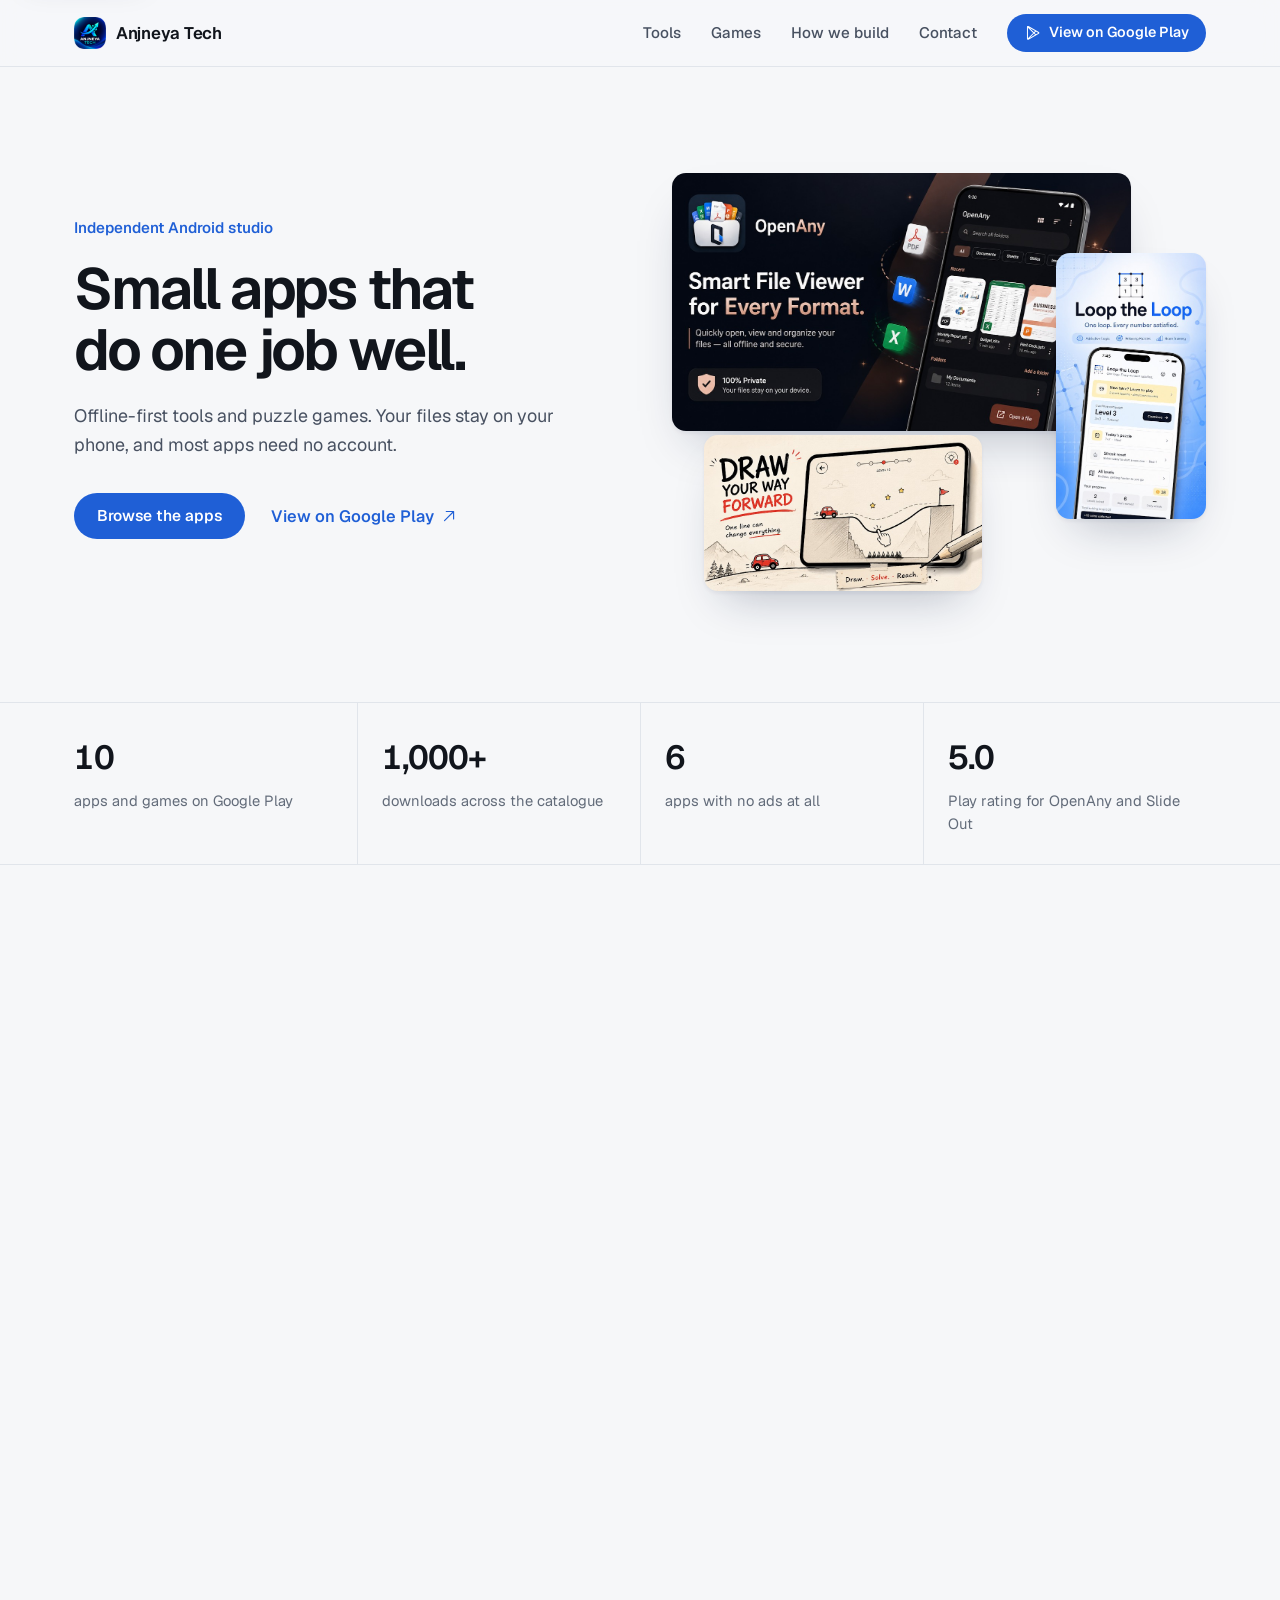
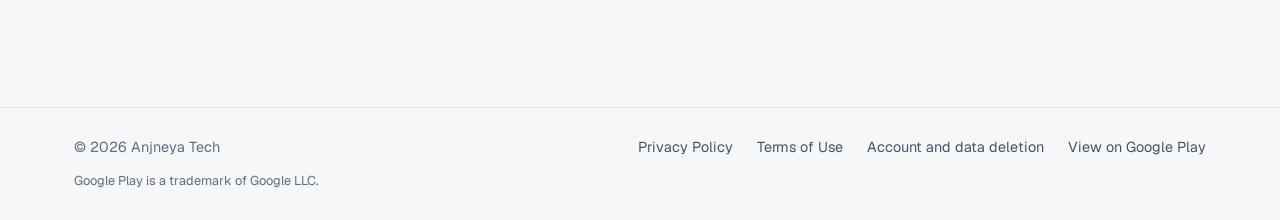
==== commit fc704fbc: "Add Terms of Use and expand Privacy Policy and data deletion page - New Terms of Use: licence, accep" ====
--- a/index.html
+++ b/index.html
@@ -216,6 +216,7 @@
       <p>© <span id="year">2026</span> Anjneya Tech</p>
       <nav aria-label="Legal">
         <a href="privacy.html">Privacy Policy</a>
+        <a href="terms.html">Terms of Use</a>
         <a href="delete-account.html">Account and data deletion</a>
         <a href="https://play.google.com/store/apps/dev?id=4810421852702262741" target="_blank" rel="noopener noreferrer">View on Google Play</a>
       </nav>
--- a/style.css
+++ b/style.css
@@ -227,6 +227,54 @@
 .notfound { text-align: center; min-height: 70vh; display: grid; place-content: center; justify-items: center; }
 .notfound img { border-radius: 14px; margin-bottom: 24px; }
 .notfound p { margin-top: 12px; }
+
+/* ---------- Legal pages ---------- */
+.legal { padding-block: clamp(32px, 6vw, 64px) clamp(72px, 9vw, 112px); }
+.legal .back { display: inline-flex; gap: 6px; font-weight: 560; margin-bottom: 28px; }
+.legal-head { max-width: 760px; margin-bottom: clamp(36px, 5vw, 56px); }
+.legal-head h1 { font-size: clamp(2.2rem, 4.4vw, 3rem); }
+.legal-head .updated { margin-top: 10px; }
+.legal-head .callout { margin: 28px 0 0; }
+.legal-grid { display: grid; grid-template-columns: 220px minmax(0, 68ch); gap: clamp(40px, 6vw, 80px); align-items: start; }
+.toc { position: sticky; top: 92px; max-height: calc(100vh - 112px); overflow-y: auto; font-size: .9rem; }
+.toc summary { list-style: none; font-weight: 600; color: var(--ink); margin-bottom: 12px; cursor: pointer; }
+.toc summary::-webkit-details-marker { display: none; }
+.toc ol { list-style: none; margin: 0; padding: 0; border-left: 1px solid var(--line); }
+.toc a { display: block; padding: 5px 0 5px 14px; margin-left: -1px; border-left: 1px solid transparent; color: var(--ink-3); line-height: 1.4; transition: color .2s, border-color .2s; }
+.toc a:hover { color: var(--ink); }
+.toc a[aria-current="true"] { color: var(--accent); border-left-color: var(--accent); }
+.legal-body section { scroll-margin-top: 92px; }
+.legal-body section + section { margin-top: 52px; }
+.legal-body h2 { font-size: 1.35rem; letter-spacing: -.02em; margin-bottom: 14px; }
+.legal-body h3 { font-size: 1.02rem; margin: 26px 0 8px; }
+.legal-body p, .legal-body li { color: var(--ink-2); }
+.legal-body p + p { margin-top: 14px; }
+.legal-body ul, .legal-body ol { padding-left: 1.25em; margin: 12px 0; }
+.legal-body ul { list-style: disc; }
+.legal-body ol { list-style: decimal; }
+.legal-body li { margin-bottom: 8px; padding-left: 4px; }
+.legal-body li::marker { color: var(--ink-3); }
+.legal-body strong { color: var(--ink); font-weight: 600; }
+.legal-body .btn { margin-top: 4px; }
+.legal-single { max-width: 68ch; }
+.notice-list p + p { margin-top: 18px; }
+.callout-strong { background: var(--surface); border-left: 3px solid var(--accent); }
+.callout-strong p + p { margin-top: 12px; }
+.table-wrap { overflow-x: auto; border: 1px solid var(--line); border-radius: var(--r-md); margin: 18px 0; }
+.table-wrap table { width: 100%; border-collapse: collapse; font-size: .94rem; }
+.table-wrap th, .table-wrap td { text-align: left; vertical-align: top; padding: 12px 16px; border-bottom: 1px solid var(--line); color: var(--ink-2); }
+.table-wrap thead th { background: var(--tint); color: var(--ink); font-weight: 600; font-size: .85rem; }
+.table-wrap tbody th { color: var(--ink); font-weight: 600; white-space: nowrap; }
+.table-wrap tbody tr:last-child > * { border-bottom: 0; }
+
+@media (max-width: 900px) {
+  .legal-grid { grid-template-columns: 1fr; gap: 32px; }
+  .toc { position: static; max-height: none; border: 1px solid var(--line); border-radius: var(--r-md); background: var(--surface); }
+  .toc summary { margin: 0; padding: 14px 18px; display: flex; justify-content: space-between; align-items: center; }
+  .toc summary::after { content: "+"; font-weight: 400; font-size: 1.2rem; color: var(--ink-3); }
+  .toc details[open] summary::after { content: "\2212"; }
+  .toc ol { margin: 0 18px 16px; }
+}
 
 /* ---------- Entrance motion (JS adds .js; content stays visible without it) ---------- */
 @media (prefers-reduced-motion: no-preference) {
